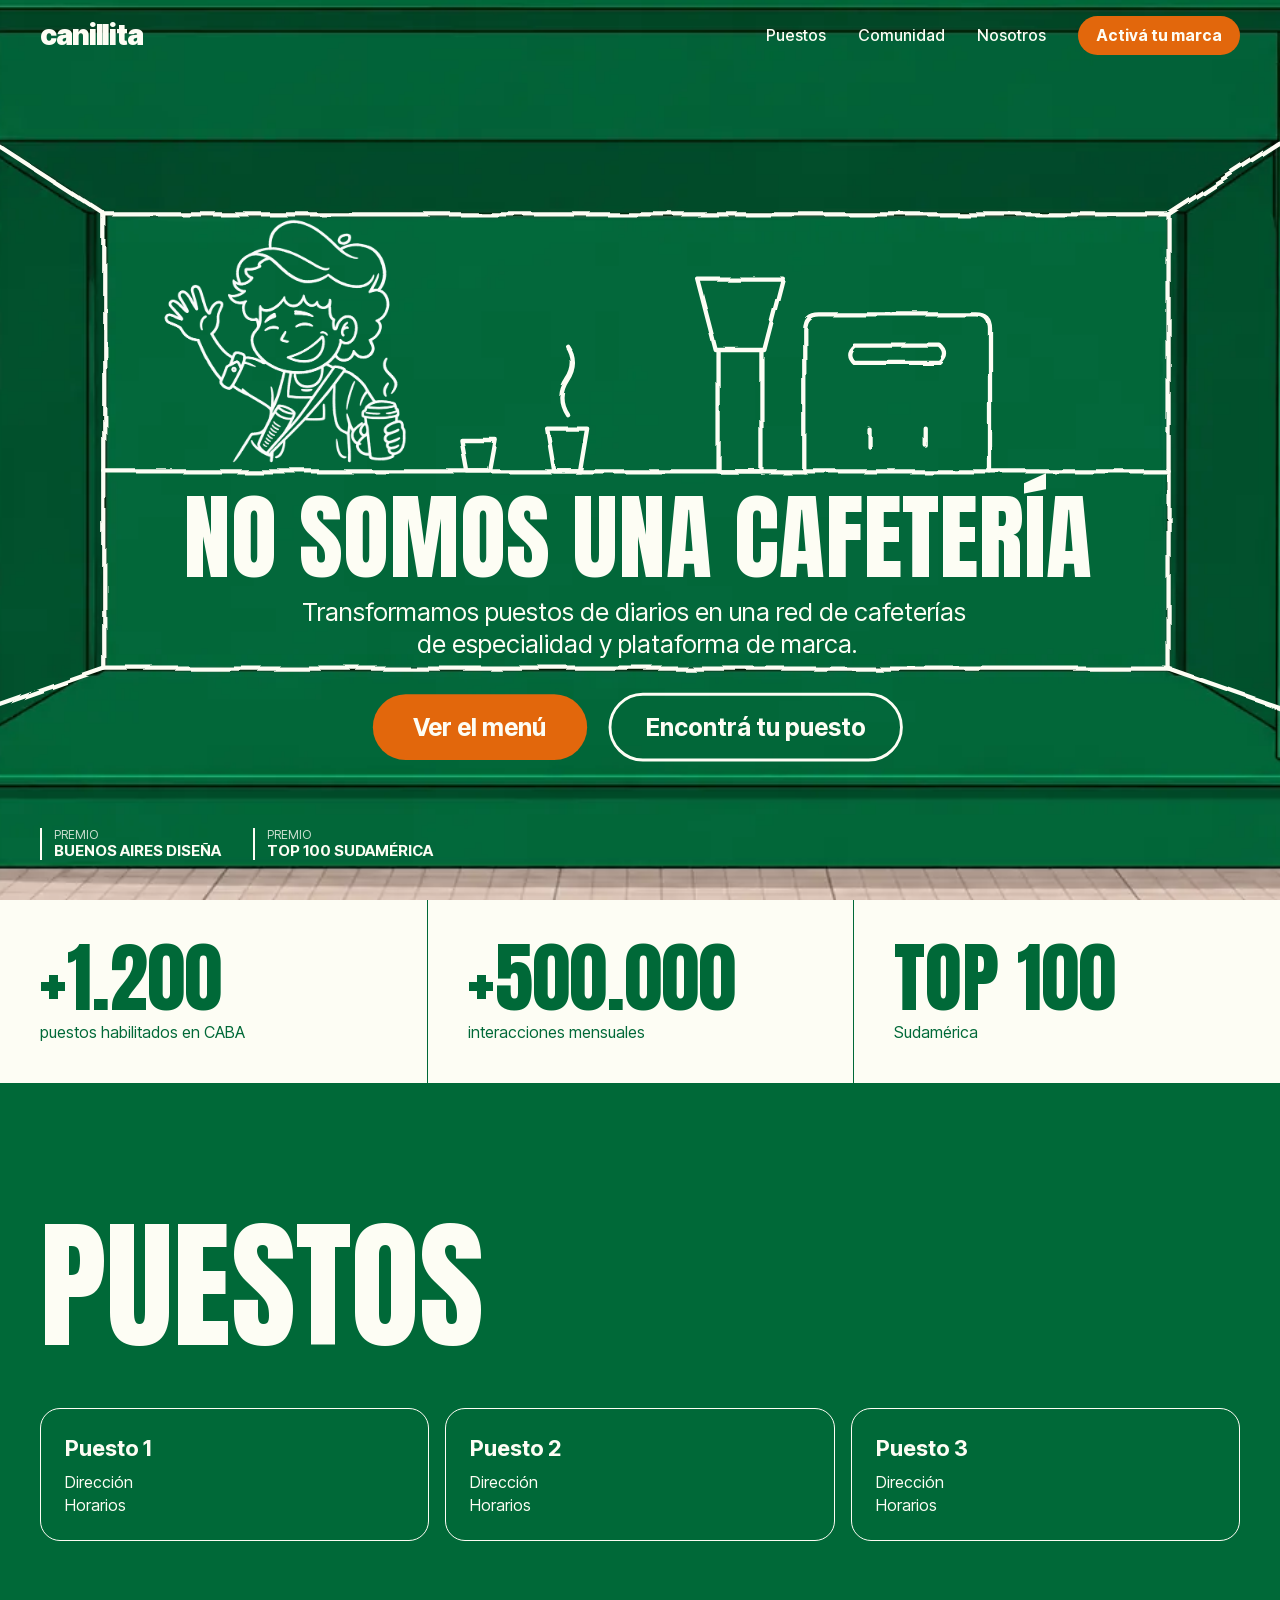
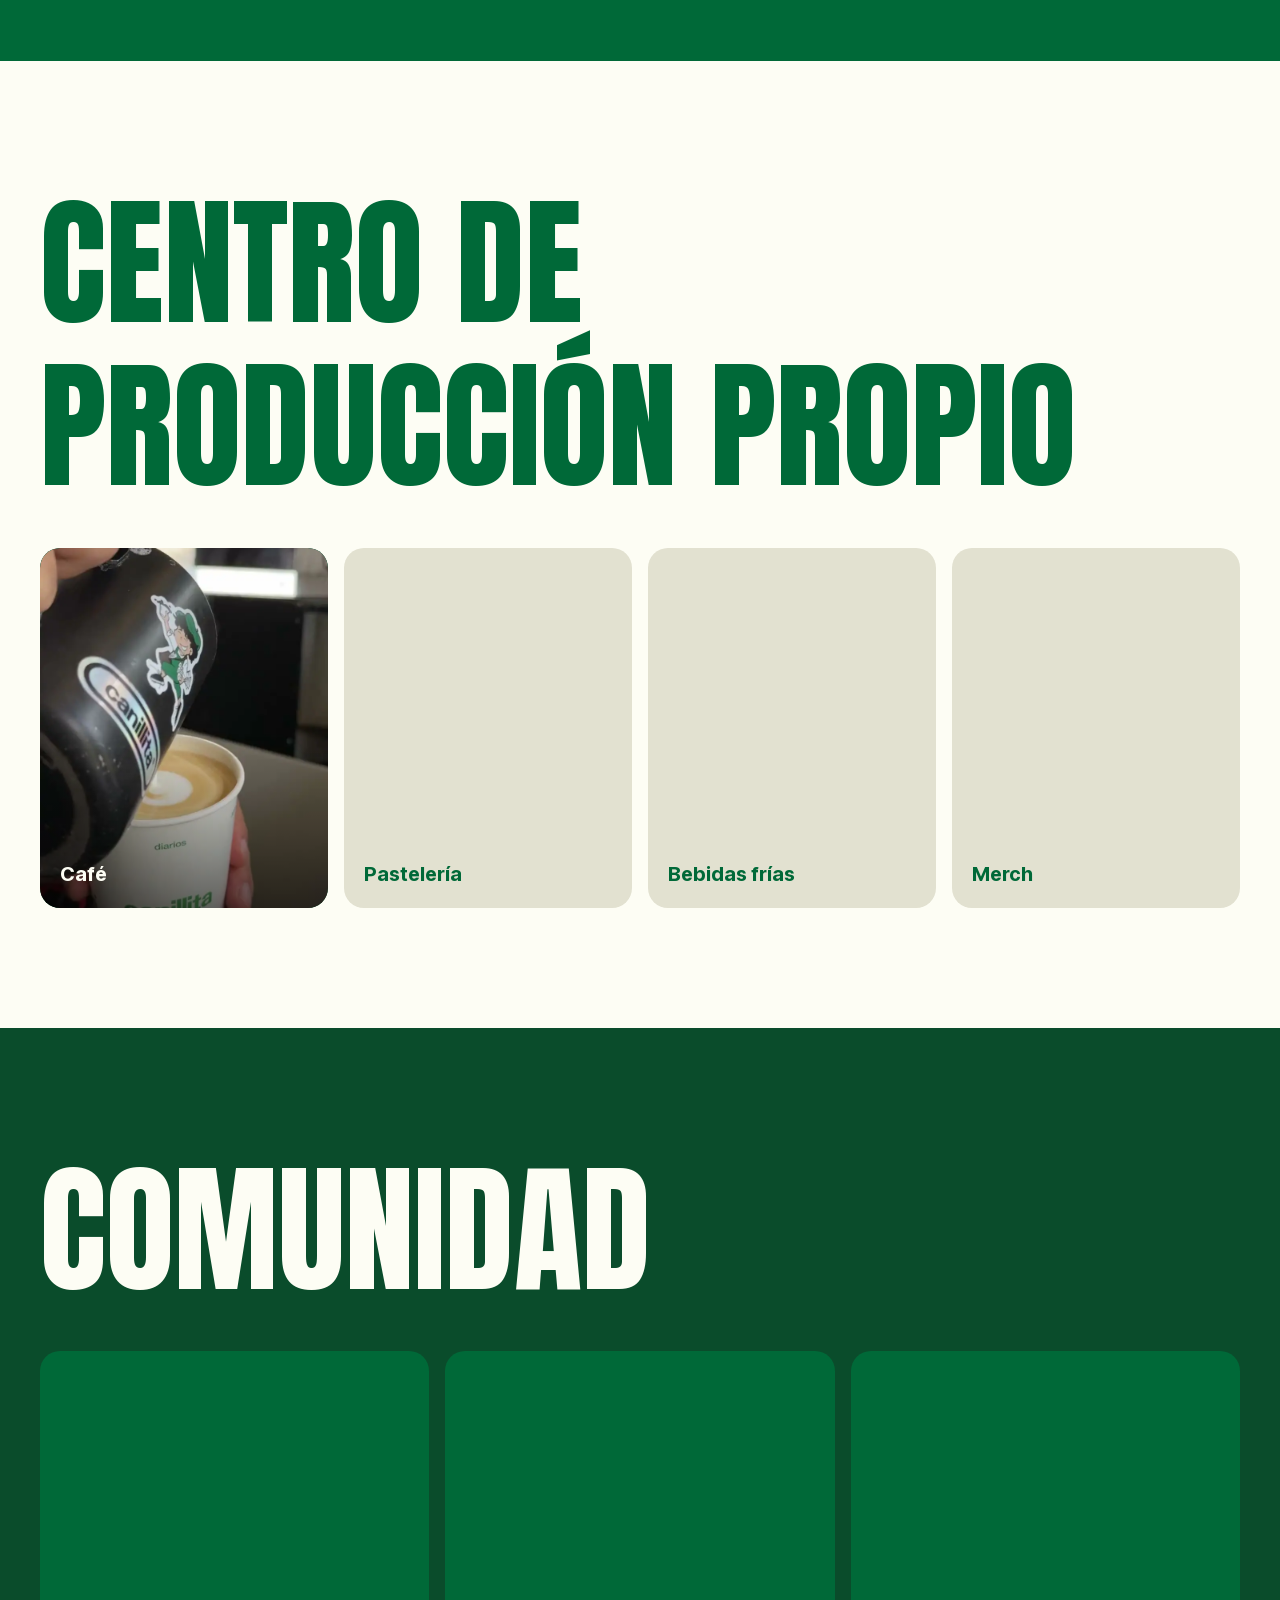
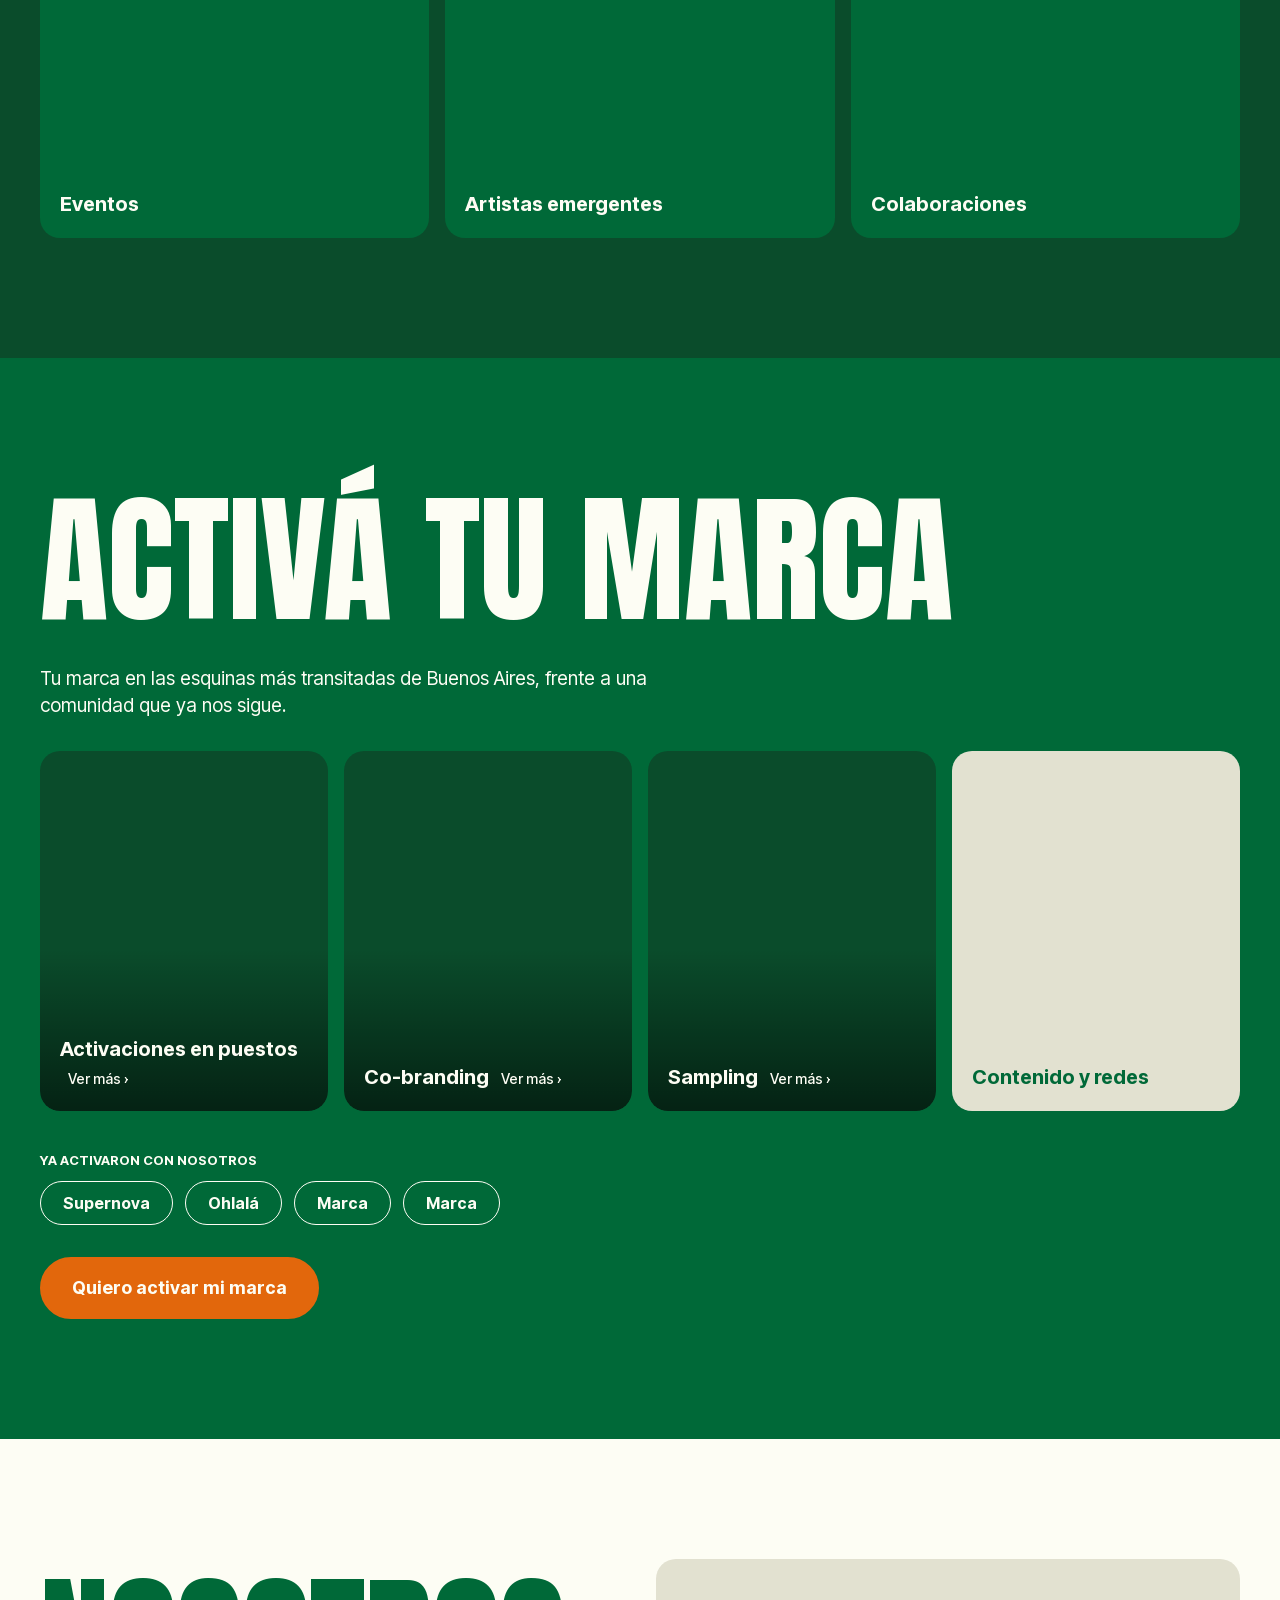
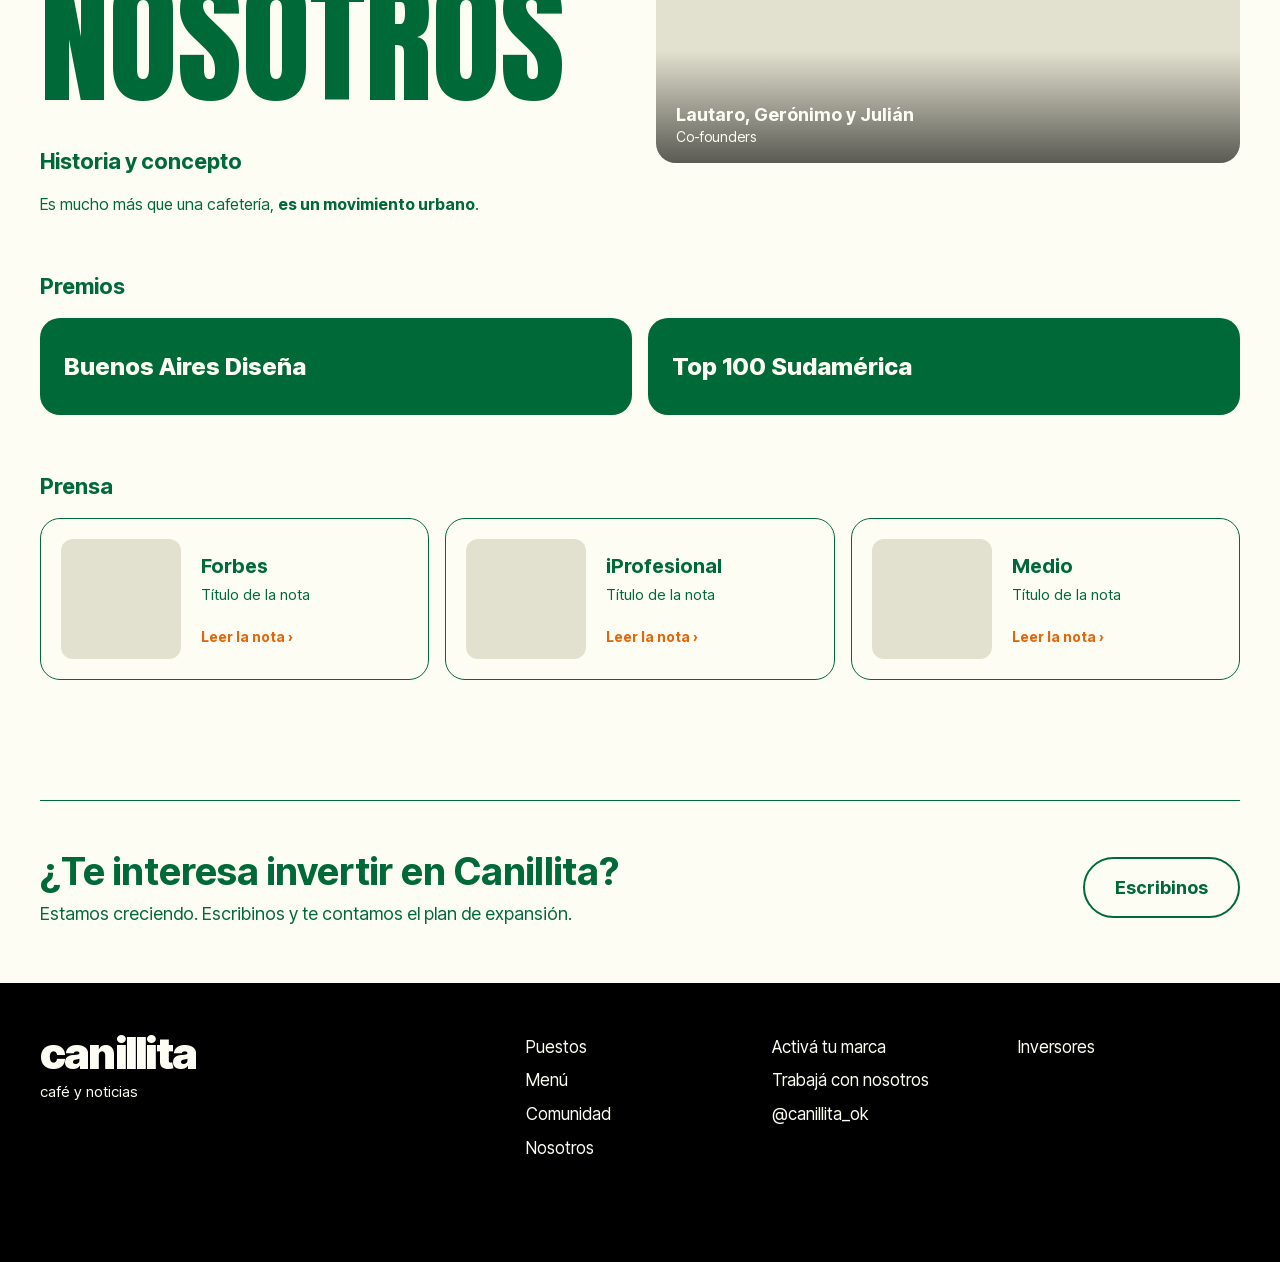
==== index.html @ 64820d2f "Fotos en Activá tu marca y página de activaciones con carrusel 3D - Tarjetas de Activaciones, Co-bra" ====
<!DOCTYPE html>
<html lang="es">
<head>
  <meta charset="UTF-8">
  <meta name="viewport" content="width=device-width, initial-scale=1.0">
  <title>Canillita</title>
  <link rel="icon" href="favicon.svg" type="image/svg+xml">
  <link rel="preload" as="font" type="font/woff2" href="fonts/anton.woff2" crossorigin>
  <link rel="preload" as="font" type="font/woff2" href="fonts/inter-tight.woff2" crossorigin>
  <link rel="preload" as="image" href="puestoAbierto.webp">
  <link rel="stylesheet" href="styles.css">
</head>
<body class="is-loading">

  <!-- INTRO: puesto cerrado → zoom a las puertas → se abren → aparece el inicio -->
  <div class="intro" id="intro" aria-hidden="true">
    <div class="intro__stage">
      <!-- OJO: puestoAbierto.webp es en realidad la imagen del puesto CERRADO -->
      <img class="intro__closed" src="puestoAbierto.webp" alt="">
      <div class="intro__door intro__door--left"><img src="puestoAbierto.webp" alt=""></div>
      <div class="intro__door intro__door--right"><img src="puestoAbierto.webp" alt=""></div>
    </div>
    <button class="intro__skip" type="button">Saltar</button>
  </div>

  <header class="header">
    <a href="#top" class="logo">canillita</a>
    <button class="nav__toggle" type="button" aria-expanded="false" aria-controls="nav">Menú</button>
    <nav class="nav" id="nav">
      <a href="#puestos">Puestos</a>
      <a href="#comunidad">Comunidad</a>
      <a href="#nosotros">Nosotros</a>
      <a href="#activa" class="nav__cta">Activá tu marca</a>
    </nav>
  </header>

  <main id="top">

    <!-- HERO: interior del puesto, plano, dibujado en blanco -->
    <section class="hero">
      <h1 class="sr-only">Canillita — No somos una cafetería</h1>
      <p class="sr-only">Transformamos puestos de diarios en una red de cafeterías de especialidad y plataforma de marca.</p>
      <!-- interior del puesto (puestoVacio.webp, coordenadas sobre 1787×880) + dibujos a mano -->
      <svg class="doodles" viewBox="360 150 1070 630" preserveAspectRatio="xMidYMid slice">
        <defs>
          <filter id="rough">
            <feTurbulence type="fractalNoise" baseFrequency="0.03" numOctaves="2" seed="4"/>
            <feDisplacementMap in="SourceGraphic" scale="5"/>
          </filter>
        </defs>
        <image href="puestoVacio.webp" x="0" y="0" width="1787" height="880"/>
        <g filter="url(#rough)">
          <!-- interior -->
          <path class="frame" d="M520 300 H1265 V618 H520 Z"/>
          <path class="frame" d="M443 250 L520 300 M1342 250 L1265 300 M443 645 L520 618 M1342 645 L1265 618"/>
          <path d="M520 480 H1265"/>
          <!-- objetos del estante: en celular se achican juntos para entrar en pantalla -->
          <g class="props">
          <!-- vasos + vapor -->
          <path d="M770 458 H794 L790 480 H774 Z M830 450 H858 L853 480 H835 Z"/>
          <path d="M844 440 q-8 -12 0 -24 q8 -12 0 -24"/>
          <!-- molinillo -->
          <path d="M935 345 H995 L982 395 H948 Z M950 395 H980 V480 H950 Z"/>
          <!-- cafetera -->
          <path d="M1010 480 V380 Q1010 370 1020 370 H1130 Q1140 370 1140 380 V480"/>
          <path d="M1045 392 H1105 Q1112 398 1105 404 H1045 Q1038 398 1045 392 Z"/>
          <path d="M1055 450 V462 M1095 450 V462"/>
          </g>
        </g>
        <!-- el canillita, detrás del estante (el estante lo corta a la cintura) -->
        <g class="props">
        <svg class="cani" x="540" y="296" width="220" height="183" viewBox="0 0 1376 1143">
          <mask id="cani-reveal" maskUnits="userSpaceOnUse" x="0" y="0" width="1376" height="1143">
            <path class="cani__reveal" d="M0 0 L1376 85 L0 170 L1376 255 L0 340 L1376 425 L0 510 L1376 595 L0 680 L1376 765 L0 850 L1376 935 L0 1020 L1376 1105 L0 1190"/>
          </mask>
          <image href="canillita-linea.webp" width="1376" height="1143" mask="url(#cani-reveal)"/>
        </svg>
        </g>
        <!-- titular en la pared del fondo, debajo del estante -->
        <text class="hero__title" aria-hidden="true" x="893" y="554" text-anchor="middle">No somos una cafetería</text>
        <text class="hero__subtitle" aria-hidden="true" x="893" y="585" text-anchor="middle">
          <tspan x="893">Transformamos puestos de diarios en una red de cafeterías</tspan>
          <tspan x="893" dy="22">de especialidad y plataforma de marca.</tspan>
        </text>
        <!-- CTAs en el piso del puesto -->
        <a class="cta" href="#productos">
          <rect x="708" y="636" width="150" height="46" rx="23"/>
          <text x="783" y="665" text-anchor="middle">Ver el menú</text>
        </a>
        <a class="cta cta--ghost" href="#puestos">
          <rect x="874" y="636" width="204" height="46" rx="23"/>
          <text x="976" y="665" text-anchor="middle">Encontrá tu puesto</text>
        </a>
      </svg>
      <!-- versión celular del titular, la bajada y los botones (en escritorio van dentro del dibujo) -->
      <div class="hero__content">
        <p class="hero__m-title" aria-hidden="true">No somos una cafetería</p>
        <p class="hero__m-subtitle" aria-hidden="true">Transformamos puestos de diarios en una red de cafeterías de especialidad y plataforma de marca.</p>
        <div class="hero__m-ctas">
          <a class="btn" href="#productos">Ver el menú</a>
          <a class="btn btn--ghost" href="#puestos">Encontrá tu puesto</a>
        </div>
      </div>
      <div class="hero__bottom">
        <ul class="awards" aria-label="Premios">
          <li><span>Premio</span>Buenos Aires Diseña</li>
          <li><span>Premio</span>Top 100 Sudamérica</li>
        </ul>
      </div>
    </section>

    <!-- TIRA DE NÚMEROS -->
    <section class="stats" aria-label="Canillita en números">
      <div class="stat"><strong>+1.200</strong><span>puestos habilitados en CABA</span></div>
      <div class="stat"><strong>+500.000</strong><span>interacciones mensuales</span></div>
      <div class="stat"><strong>Top 100</strong><span>Sudamérica</span></div>
    </section>

    <!-- PUESTOS -->
    <section class="section section--green" id="puestos">
      <h2 class="headline">Puestos</h2>
      <div class="grid grid--3">
        <div class="place">
          <h3>Puesto 1</h3>
          <p>Dirección</p>
          <p>Horarios</p>
        </div>
        <div class="place">
          <h3>Puesto 2</h3>
          <p>Dirección</p>
          <p>Horarios</p>
        </div>
        <div class="place">
          <h3>Puesto 3</h3>
          <p>Dirección</p>
          <p>Horarios</p>
        </div>
      </div>
    </section>

    <!-- CENTRO DE PRODUCCIÓN PROPIO (antes Productos) -->
    <section class="section section--cream" id="productos">
      <h2 class="headline">Centro de producción propio</h2>
      <div class="grid grid--4">
        <div class="card card--media">
          <!-- clip-cafe + cuchara + vaso, a 1.5x, en loop (se reproduce solo cuando está a la vista) -->
          <video class="loop-video" src="videos/cafe-loop.mp4" data-poster="videos/cafe-loop.webp"
                 muted loop playsinline preload="none" aria-hidden="true"></video>
          <span>Café</span>
        </div>
        <div class="card">Pastelería</div>
        <div class="card">Bebidas frías</div>
        <div class="card">Merch</div>
      </div>
    </section>

    <!-- COMUNIDAD -->
    <section class="section section--dark" id="comunidad">
      <h2 class="headline">Comunidad</h2>
      <div class="grid grid--3">
        <div class="card card--dark">Eventos</div>
        <div class="card card--dark">Artistas emergentes</div>
        <div class="card card--dark">Colaboraciones</div>
      </div>
    </section>

    <!-- ACTIVÁ TU MARCA -->
    <section class="section section--green" id="activa">
      <h2 class="headline">Activá tu marca</h2>
      <p class="lead">Tu marca en las esquinas más transitadas de Buenos Aires, frente a una comunidad que ya nos sigue.</p>

      <div class="grid grid--4">
        <!-- cada tarjeta pasa fotos en loop y lleva a su parte de activaciones.html -->
        <a class="card card--media" href="activaciones.html#activaciones">
          <div class="slides slides--4" aria-hidden="true">
            <img src="img/activaciones/activacionPuesto1.webp" alt="" loading="lazy">
            <img src="img/activaciones/activacionPuesto2.webp" alt="" loading="lazy" style="object-position: 45% 45%">
            <img src="img/activaciones/activacionPuesto3.webp" alt="" loading="lazy" style="object-position: 62% 15%">
            <img src="img/activaciones/activacionPuesto4.webp" alt="" loading="lazy" style="object-position: 58% 50%">
          </div>
          <span>Activaciones en puestos <small>Ver más ›</small></span>
        </a>
        <a class="card card--media" href="activaciones.html#co-branding">
          <div class="slides" aria-hidden="true">
            <img src="img/co-branding/coBranding1.webp" alt="" loading="lazy">
            <img src="img/co-branding/coBranding2.webp" alt="" loading="lazy" style="object-position: 50% 20%">
            <img src="img/co-branding/coBranding3.webp" alt="" loading="lazy" style="object-position: 50% 65%">
          </div>
          <span>Co-branding <small>Ver más ›</small></span>
        </a>
        <a class="card card--media" href="activaciones.html#sampling">
          <div class="slides" aria-hidden="true">
            <img src="img/sampling/sampling18.webp" alt="" loading="lazy">
            <img src="img/sampling/sampling17.webp" alt="" loading="lazy">
            <img src="img/sampling/sampling16.webp" alt="" loading="lazy" style="object-position: 50% 30%">
          </div>
          <span>Sampling <small>Ver más ›</small></span>
        </a>
        <div class="card">Contenido y redes</div>
      </div>

      <div class="brands">
        <h3 class="eyebrow">Ya activaron con nosotros</h3>
        <ul class="pills">
          <li>Supernova</li>
          <li>Ohlalá</li>
          <li>Marca</li>
          <li>Marca</li>
        </ul>
      </div>

      <!-- TODO: definir destino del botón (mail, WhatsApp o formulario) -->
      <a class="btn btn--lg" href="#activa">Quiero activar mi marca</a>
    </section>

    <!-- NOSOTROS -->
    <section class="section section--cream" id="nosotros">
      <div class="about">
        <div>
          <h2 class="headline">Nosotros</h2>
          <h3 class="subhead">Historia y concepto</h3>
          <p>Es mucho más que una cafetería, <strong>es un movimiento urbano</strong>.</p>
        </div>
        <!-- TODO: reemplazar por la foto de los fundadores (<img> dentro del figure) -->
        <figure class="founders">
          <figcaption><strong>Lautaro, Gerónimo y Julián</strong>Co-founders</figcaption>
        </figure>
      </div>

      <div class="block">
        <h3 class="subhead">Premios</h3>
        <div class="grid grid--2">
          <div class="award">Buenos Aires Diseña</div>
          <div class="award">Top 100 Sudamérica</div>
        </div>
      </div>

      <div class="block">
        <h3 class="subhead">Prensa</h3>
        <!-- TODO: en .press-card__art va la ilustración del canillita leyendo el diario -->
        <div class="grid grid--3">
          <article class="press-card">
            <div class="press-card__art"></div>
            <div>
              <h4>Forbes</h4>
              <p>Título de la nota</p>
              <a href="#nosotros">Leer la nota ›</a>
            </div>
          </article>
          <article class="press-card">
            <div class="press-card__art"></div>
            <div>
              <h4>iProfesional</h4>
              <p>Título de la nota</p>
              <a href="#nosotros">Leer la nota ›</a>
            </div>
          </article>
          <article class="press-card">
            <div class="press-card__art"></div>
            <div>
              <h4>Medio</h4>
              <p>Título de la nota</p>
              <a href="#nosotros">Leer la nota ›</a>
            </div>
          </article>
        </div>
      </div>
    </section>

    <!-- INVERSORES: franja de cierre -->
    <section class="invest" id="inversores">
      <div>
        <h2>¿Te interesa invertir en Canillita?</h2>
        <p>Estamos creciendo. Escribinos y te contamos el plan de expansión.</p>
      </div>
      <!-- TODO: definir destino del botón (mail, WhatsApp o formulario) -->
      <a class="btn btn--outline btn--lg" href="#inversores">Escribinos</a>
    </section>

  </main>

  <footer class="footer">
    <div class="footer__brand">
      <span class="logo">canillita</span>
      <span>café y noticias</span>
    </div>
    <nav class="footer__nav" aria-label="Pie de página">
      <ul>
        <li><a href="#puestos">Puestos</a></li>
        <li><a href="#productos">Menú</a></li>
        <li><a href="#comunidad">Comunidad</a></li>
        <li><a href="#nosotros">Nosotros</a></li>
      </ul>
      <ul>
        <li><a href="#activa">Activá tu marca</a></li>
        <li><a href="#">Trabajá con nosotros</a></li>
        <li><a href="https://instagram.com/canillita_ok" target="_blank" rel="noopener">@canillita_ok</a></li>
      </ul>
      <ul>
        <li><a href="#inversores">Inversores</a></li>
      </ul>
    </nav>
  </footer>

  <script src="script.js"></script>
</body>
</html>
---- styles.css ----
/* ==========================================================
   CANILLITA — tokens del manual de marca
   ========================================================== */
:root {
  --verde-cani: #006938;
  --verde-claro: #599676;
  --verde-oscuro: #0a4c2b;
  --crema: #fdfdf4;
  --crema-oscura: #e2e1d0;
  --naranja: #e2670c;
  --negro: #000000;

  /* Titulares: Nickel Gothic Variable (Anchura 46 | Inclinación 0).
     Anton es un reemplazo provisorio hasta cargar la fuente con licencia. */
  --font-titular: "Nickel Gothic Variable", "Anton", Impact, sans-serif;
  /* Texto general: Helvetica Now Display. Inter Tight como provisoria. */
  --font-texto: "Helvetica Now Display", "Inter Tight", "Helvetica Neue", Helvetica, Arial, sans-serif;

  --gutter: clamp(16px, 4vw, 40px);
}

/* Fuentes provisorias, alojadas en el proyecto (más rápido que pedirlas a Google Fonts) */
@font-face {
  font-family: "Anton";
  src: url("fonts/anton.woff2") format("woff2");
  font-weight: 400;
  font-display: swap;
}
@font-face {
  font-family: "Inter Tight";
  src: url("fonts/inter-tight.woff2") format("woff2");
  font-weight: 300 900;            /* fuente variable: un solo archivo para todos los pesos */
  font-display: swap;
}

* { box-sizing: border-box; margin: 0; padding: 0; }

html {
  scroll-behavior: smooth;
  scroll-padding-top: 88px;        /* que el header fijo no tape los títulos al navegar */
}

body {
  font-family: var(--font-texto);
  font-kerning: normal;            /* manual: kerning óptico */
  text-rendering: optimizeLegibility;
  background: var(--crema);
  color: var(--verde-cani);
  line-height: 1.4;
}
body.is-loading { overflow: hidden; }

a { color: inherit; text-decoration: none; }
a, button { -webkit-tap-highlight-color: transparent; }

/* ==========================================================
   INTRO — puertas del puesto
   Coordenadas de las puertas medidas sobre la imagen 1448×1086
   ========================================================== */
.intro {
  position: fixed;
  inset: 0;
  z-index: 100;
  overflow: hidden;
  background: var(--verde-cani);    /* tapa la portada mientras cargan las imágenes */
}
.intro.is-opening { background: transparent; }
.intro__stage {
  position: absolute;
  left: 50%;
  top: 50%;
  width: max(100vw, 133.35vh);      /* "cover" manteniendo proporción */
  aspect-ratio: 1448 / 1086;
  transform: translate(-50%, -50%);
  transform-origin: 50.76% 54.79%;  /* centro de las puertas */
  perspective: 1600px;
  transition: transform 1.2s cubic-bezier(.65, 0, .35, 1);
}
.intro__closed {
  position: absolute;
  inset: 0;
  width: 100%;
  height: 100%;
  display: block;
}

.intro__door {
  position: absolute;
  top: 35.45%;
  height: 38.68%;
  overflow: hidden;
  backface-visibility: hidden;
  transition: transform .6s cubic-bezier(.55, 0, .25, 1), opacity .25s ease .35s;
}
.intro__door img { position: absolute; display: block; height: auto; }

.intro__door--left {
  left: 19.68%;
  width: 29.08%;
  transform-origin: left center;
}
.intro__door--left img { width: 343.88%; left: -67.68%; top: -91.65%; }

.intro__door--right {
  left: 48.76%;
  width: 33.08%;
  transform-origin: right center;
}
.intro__door--right img { width: 302.3%; left: -147.4%; top: -91.65%; }

/* estados: el JS calcula --tx, --ty y --s para que las puertas llenen la pantalla */
.intro.is-zooming .intro__stage {
  transform: translate(-50%, -50%) translate(var(--tx), var(--ty)) scale(var(--s));
}
.intro.is-opening .intro__closed { visibility: hidden; }
.intro.is-opening .intro__door--left  { transform: rotateY(-100deg); opacity: 0; }
.intro.is-opening .intro__door--right { transform: rotateY(100deg);  opacity: 0; }

.intro__skip {
  position: absolute;
  right: var(--gutter);
  bottom: var(--gutter);
  font: 500 14px var(--font-texto);
  color: var(--crema);
  background: rgba(0, 0, 0, .35);
  border: 0;
  border-radius: 999px;
  min-height: 44px;
  padding: 8px 20px;
  margin-bottom: env(safe-area-inset-bottom);
  cursor: pointer;
}

/* ==========================================================
   HEADER
   ========================================================== */
.header {
  position: fixed;
  left: 0;
  right: 0;
  top: 0;
  z-index: 10;
  display: flex;
  align-items: center;
  justify-content: space-between;
  flex-wrap: wrap;
  gap: 8px 24px;
  padding: 16px var(--gutter);
  color: var(--crema);
  border-bottom: 1px solid transparent;
  transition: background .3s ease, color .3s ease, border-color .3s ease;
}
.header.is-solid {
  background: var(--crema);
  color: var(--verde-cani);
  border-bottom-color: var(--verde-cani);
}

/* Logo: provisorio en texto. Reemplazar por el SVG oficial
   (manual: no reescribir el logo con otra tipografía). */
.logo {
  font-family: var(--font-texto);
  font-weight: 900;
  font-size: 28px;
  letter-spacing: -0.04em;
  color: inherit;
}

.nav { display: flex; gap: clamp(12px, 3vw, 32px); flex-wrap: wrap; }
.nav a { font-weight: 500; font-size: 16px; }
.nav { align-items: center; }
.nav a:not(.nav__cta):hover { text-decoration: underline; text-underline-offset: 4px; }
/* Inversores: único naranja del header */
.nav .nav__cta {
  padding: 8px 18px;
  border-radius: 999px;
  background: var(--naranja);
  color: var(--crema);
  font-weight: 700;
}
.nav .nav__cta:hover { background: var(--verde-oscuro); }

/* respuesta al tocar (en celular no hay hover) */
.btn, .nav__cta, .nav__toggle, .intro__skip { transition: transform .1s ease, opacity .1s ease; }
.btn:active, .nav__cta:active, .nav__toggle:active, .intro__skip:active { transform: scale(.96); opacity: .85; }
.cta:active rect { fill: var(--crema); }
.cta:active text { fill: var(--verde-cani); }
.nav a:not(.nav__cta):active { opacity: .6; }

/* ==========================================================
   TIPOGRAFÍA
   Nickel Gothic: solo titulares cortos, siempre en mayúsculas
   ========================================================== */
.headline {
  font-family: var(--font-titular);
  font-weight: 400;
  text-transform: uppercase;
  line-height: 1.16;
  font-size: clamp(56px, 11vw, 180px);
  margin-bottom: 40px;
}
.subhead { font-weight: 700; font-size: 22px; margin-bottom: 16px; }

/* ==========================================================
   SECCIONES
   ========================================================== */
.section { padding: clamp(64px, 10vw, 120px) var(--gutter); }
.section--cream { background: var(--crema); color: var(--verde-cani); }
.section--green { background: var(--verde-cani); color: var(--crema); }
.section--dark  { background: var(--verde-oscuro); color: var(--crema); }

/* HERO: el interior del puesto visto de frente, dibujado en blanco */
.hero {
  position: relative;
  height: 100vh;
  min-height: 560px;
  overflow: hidden;
  display: flex;
  align-items: flex-end;
  padding: var(--gutter);
  background: var(--verde-cani);
  color: var(--crema);
}
.hero .doodles { position: absolute; inset: 0; width: 100%; height: 100%; }
.hero__bottom {
  position: relative;
  z-index: 1;
  width: 100%;
  display: flex;
  align-items: flex-end;
  justify-content: space-between;
  gap: 24px;
  flex-wrap: wrap;
}

.doodles path {
  fill: none;
  stroke: var(--crema);
  stroke-width: 3;
  stroke-linecap: round;
  stroke-linejoin: round;
  stroke-dasharray: 1;
  stroke-dashoffset: 1;
  transition: stroke-dashoffset .55s ease-out;
  transition-delay: calc(var(--i, 0) * 55ms);
}
.is-drawn .doodles path { stroke-dashoffset: 0; }

/* el canillita se "dibuja" con una pasada de lápiz en zigzag */
.doodles .cani__reveal {
  stroke: #fff;
  stroke-width: 170;
  transition: stroke-dashoffset 1.2s ease-in-out .3s;
}

.hero__title {
  font-family: var(--font-titular);
  font-size: 66px;
  text-transform: uppercase;
  fill: var(--crema);
  opacity: 0;
  transition: opacity .45s ease .7s;
}
.hero__subtitle {
  font-family: var(--font-texto);
  font-size: 18px;
  font-weight: 400;
  fill: var(--crema);
  opacity: 0;
  transition: opacity .45s ease .9s;
}
.is-drawn .hero__title,
.is-drawn .hero__subtitle { opacity: 1; }

.sr-only {
  position: absolute;
  width: 1px;
  height: 1px;
  overflow: hidden;
  clip: rect(0 0 0 0);
  white-space: nowrap;
}

/* premios: se leen como distinciones, no como botones */
.awards { list-style: none; display: flex; gap: 32px; flex-wrap: wrap; }
.awards li {
  padding-left: 12px;
  border-left: 2px solid var(--crema);
  font-weight: 700;
  font-size: 15px;
  text-transform: uppercase;
  line-height: 1.2;
}
.awards span {
  display: block;
  font-weight: 400;
  font-size: 12px;
  opacity: .8;
}

/* CTA principal (dentro del SVG, en el piso del puesto) */
.cta rect { fill: var(--naranja); transition: fill .2s ease; }
.cta text {
  font-family: var(--font-texto);
  font-weight: 700;
  font-size: 17px;
  fill: var(--crema);
  transition: fill .2s ease;
}
.cta:hover rect { fill: var(--crema); }
.cta:hover text { fill: var(--verde-cani); }
.cta--ghost rect { fill: transparent; stroke: var(--crema); stroke-width: 2; }
.cta--ghost:hover rect { fill: var(--crema); }
.cta { opacity: 0; transition: opacity .45s ease 1.1s; }
.is-drawn .cta { opacity: 1; }

/* TIRA DE NÚMEROS (Nickel Gothic admitido para cifras) */
.stats {
  display: grid;
  grid-template-columns: repeat(auto-fit, minmax(220px, 1fr));
  background: var(--crema);
  border-bottom: 1px solid var(--verde-cani);
}
.stat {
  padding: 40px var(--gutter);
  display: flex;
  flex-direction: column;
  gap: 4px;
}
.stat + .stat { border-left: 1px solid var(--verde-cani); }
.stat strong {
  font-family: var(--font-titular);
  font-weight: 400;
  font-size: clamp(48px, 6vw, 88px);
  line-height: 1;
  text-transform: uppercase;
}
.stat span { font-size: 16px; }

/* GRIDS */
.grid { display: grid; gap: 16px; }
.grid--2 { grid-template-columns: repeat(auto-fit, minmax(240px, 1fr)); }
.grid--3 { grid-template-columns: repeat(auto-fit, minmax(240px, 1fr)); }
.grid--4 { grid-template-columns: repeat(auto-fit, minmax(200px, 1fr)); }

.card {
  aspect-ratio: 4 / 5;
  display: flex;
  align-items: flex-end;
  padding: 20px;
  border-radius: 20px;
  background: var(--crema-oscura);
  font-weight: 700;
  font-size: 20px;
}
.card--dark { background: var(--verde-cani); }

/* tarjeta con video de fondo */
.card--media {
  position: relative;
  overflow: hidden;
  isolation: isolate;              /* Safari: mantiene el recorte redondeado durante las animaciones */
  color: var(--crema);
  background: var(--verde-oscuro);
}
.card--media video {
  position: absolute;
  inset: 0;
  width: 100%;
  height: 100%;
  object-fit: cover;
}
.card--media .slides,
.card--media video,
.card--media::after { border-radius: inherit; }
.card--media .slides { position: absolute; inset: 0; overflow: hidden; }
.card--media::after {           /* degradé para que el texto se lea sobre el video */
  content: "";
  position: absolute;
  inset: 0;
  background: linear-gradient(to top, rgba(0, 0, 0, .55), transparent 45%);
}
.card--media span { position: relative; z-index: 1; }
.section--green .card.card--media { color: var(--crema); }

/* fotos que se alternan en loop con un fundido (3 fotos, 3 s cada una) */
.slides img {
  position: absolute;
  inset: 0;
  border-radius: inherit;
  width: 100%;
  height: 100%;
  object-fit: cover;
  opacity: 0;
  animation: slide-fade 9s infinite;
}
.slides img:nth-child(2) { animation-delay: 3s; }
.slides img:nth-child(3) { animation-delay: 6s; }
/* variante de 4 fotos */
.slides--4 img { animation-name: slide-fade-4; animation-duration: 12s; }
.slides--4 img:nth-child(4) { animation-delay: 9s; }
@keyframes slide-fade-4 {
  0%, 100% { opacity: 0; }
  6%, 25% { opacity: 1; }
  31% { opacity: 0; }
}
.card small { font-size: 14px; font-weight: 500; margin-left: 8px; white-space: nowrap; }
a.card--media:hover small { text-decoration: underline; text-underline-offset: 3px; }
a.card--media:active { opacity: .85; }

/* PÁGINAS INTERNAS: header fijo y sólido, galería de fotos */
.header--static {
  position: sticky;
  background: var(--crema);
  color: var(--verde-cani);
  border-bottom-color: var(--verde-cani);
}
.gallery { columns: 3 280px; column-gap: 16px; }
.gallery img,
.gallery video {
  display: block;
  width: 100%;
  height: auto;
  margin-bottom: 16px;
  border-radius: 20px;
  break-inside: avoid;
  background: var(--crema-oscura);
}

/* CARRUSEL 3D (carousel.js agrega .is-carousel; --o es la distancia al centro) */
.gallery.is-carousel {
  position: relative;
  columns: auto;
  height: clamp(340px, 64vh, 620px);
  margin: 0 calc(var(--gutter) * -1);
  overflow: hidden;
  perspective: 1400px;
  touch-action: pan-y;
  user-select: none;
  --o: 0;
  --abs: 0;
}
.gallery.is-carousel > img,
.gallery.is-carousel > video {
  position: absolute;
  top: 50%;
  left: 50%;
  width: auto;
  height: 84%;
  aspect-ratio: 4 / 5;
  margin: 0;
  object-fit: cover;
  cursor: pointer;
  transform:
    translate(-50%, -50%)
    translateX(calc(var(--o) * 64%))
    translateZ(calc(var(--abs) * -220px))
    rotateY(calc(var(--o) * -24deg))
    scale(calc(1 - var(--abs) * .14));
  filter: brightness(calc(1 - var(--abs) * .28));
}
/* las transiciones se activan después del primer acomodo, para que no "vuelen" al cargar */
.gallery.is-ready > img,
.gallery.is-ready > video {
  transition: transform .7s cubic-bezier(.3, .7, .2, 1), filter .7s ease, opacity .5s ease;
}
.gallery.is-carousel > .is-active { cursor: default; box-shadow: 0 24px 60px rgba(0, 0, 0, .28); }
.gallery.is-carousel > .is-hidden { opacity: 0; pointer-events: none; }
.carousel__btn {
  position: absolute;
  top: 50%;
  z-index: 20;
  width: 48px;
  height: 48px;
  transform: translateY(-50%);
  border: 0;
  border-radius: 50%;
  background: var(--verde-cani);
  color: var(--crema);
  font: 700 26px/1 var(--font-texto);
  padding-bottom: 4px;
  cursor: pointer;
}
.carousel__btn:hover { background: var(--naranja); }
.carousel__btn:active { transform: translateY(-50%) scale(.94); }
.carousel__btn--prev { left: var(--gutter); }
.carousel__btn--next { right: var(--gutter); }
@media (prefers-reduced-motion: reduce) {
  .gallery.is-carousel > img,
  .gallery.is-carousel > video { transition: none; }
}

/* accesos a cada galería, pegados debajo del header */
.subnav {
  position: sticky;
  top: 71px;
  z-index: 5;
  display: flex;
  gap: 10px;
  padding: 12px var(--gutter);
  overflow-x: auto;
  background: var(--crema);
  border-bottom: 1px solid var(--crema-oscura);
}
.subnav a {
  flex: none;
  padding: 9px 18px;
  border: 1.5px solid var(--verde-cani);
  border-radius: 999px;
  font-weight: 700;
  font-size: 15px;
}
.subnav a:hover { background: var(--verde-cani); color: var(--crema); }
.subnav ~ .section { padding-top: clamp(40px, 6vw, 72px); padding-bottom: 0; scroll-margin-top: 130px; }
.subnav ~ .section:last-child { padding-bottom: clamp(64px, 10vw, 120px); }
.subnav ~ .section .headline { font-size: clamp(40px, 7vw, 110px); margin-bottom: 28px; }

@keyframes slide-fade {
  0%, 100% { opacity: 0; }
  8%, 33% { opacity: 1; }
  41% { opacity: 0; }
}

.place {
  padding: 24px;
  border: 1px solid var(--crema);
  border-radius: 20px;
}
.place h3 { font-size: 22px; margin-bottom: 8px; }

.block + .block { margin-top: 56px; }

.award {
  padding: 32px 24px;
  border-radius: 20px;
  background: var(--verde-cani);
  color: var(--crema);
  font-weight: 800;
  font-size: 24px;
}

/* ACTIVÁ TU MARCA */
.lead { font-size: clamp(17px, 1.5vw, 22px); max-width: 34em; margin: -16px 0 32px; }
.brands { margin: 40px 0 32px; }
.eyebrow { font-size: 13px; font-weight: 700; text-transform: uppercase; margin-bottom: 12px; }
.pills { list-style: none; display: flex; flex-wrap: wrap; gap: 12px; }
.pills li {
  padding: 10px 22px;
  border: 1.5px solid currentColor;
  border-radius: 999px;
  font-weight: 700;
  font-size: 16px;
}
.btn.btn--lg { padding: 16px 30px; font-size: 18px; }
.btn.btn--outline { background: transparent; border-color: var(--verde-cani); color: var(--verde-cani); }
.btn.btn--outline:hover { background: var(--verde-cani); color: var(--crema); }
.section--green .card { color: var(--verde-cani); }

/* INVERSORES: franja de cierre */
.invest {
  display: flex;
  align-items: center;
  justify-content: space-between;
  gap: 24px 40px;
  flex-wrap: wrap;
  margin: 0 var(--gutter);
  padding: 48px 0 56px;
  border-top: 1px solid var(--verde-cani);
  background: var(--crema);
}
.invest h2 { font-size: clamp(26px, 3vw, 40px); font-weight: 700; line-height: 1.15; margin-bottom: 8px; }
.invest p { font-size: 18px; }
.btn:hover { background: var(--crema); border-color: var(--crema); color: var(--verde-cani); }

/* NOSOTROS: título + historia a la izquierda, foto de fundadores a la derecha */
.about {
  display: grid;
  grid-template-columns: 1fr 1fr;
  gap: 32px;
  align-items: start;
  margin-bottom: 56px;
}
.about .headline { margin-bottom: 24px; }
.founders {
  position: relative;
  aspect-ratio: 20 / 7;
  border-radius: 20px;
  overflow: hidden;
  background: var(--crema-oscura);
}
.founders img { width: 100%; height: 100%; object-fit: cover; display: block; }
.founders::after {
  content: "";
  position: absolute;
  inset: 0;
  background: linear-gradient(to top, rgba(0, 0, 0, .6), transparent 55%);
}
.founders figcaption {
  position: absolute;
  left: 20px;
  bottom: 16px;
  z-index: 1;
  color: var(--crema);
  font-size: 14px;
}
.founders figcaption strong { display: block; font-size: 18px; }

/* PRENSA */
.press-card {
  display: flex;
  align-items: center;
  gap: 20px;
  padding: 20px;
  border: 1px solid var(--verde-cani);
  border-radius: 20px;
}
.press-card__art {
  flex: none;
  width: 120px;
  aspect-ratio: 1;
  border-radius: 12px;
  background: var(--crema-oscura);
}
.press-card h4 { font-size: 20px; }
.press-card p { font-size: 15px; margin: 4px 0 20px; }
.press-card a { font-size: 14px; font-weight: 700; color: var(--naranja); }
.press-card a:hover { text-decoration: underline; }

/* FOOTER */
.footer {
  display: grid;
  grid-template-columns: 1fr 1.6fr;
  gap: 40px;
  padding: 48px var(--gutter) 96px;
  background: var(--negro);
  color: var(--crema);
}
.footer__brand { display: flex; flex-direction: column; gap: 6px; font-size: 15px; }
.footer .logo { color: var(--crema); font-size: 44px; line-height: 1; }
.footer__nav { display: grid; grid-template-columns: repeat(3, 1fr); gap: 24px; }
.footer__nav ul { list-style: none; }
.footer__nav a { display: inline-block; padding: 5px 0; font-size: 17px; }
.footer__nav a:hover { text-decoration: underline; text-underline-offset: 4px; }
.footer__nav a:active { opacity: .6; }

/* objetos del estante: --k lo calcula el JS (1 en escritorio, menor en pantallas angostas) */
.props {
  transform-origin: 840px 480px;
  transform: translate(var(--dx, 0px), 0) scale(var(--k, 1));
}

/* elementos que solo existen en celular */
.nav__toggle,
.hero__content { display: none; }

.btn {
  display: inline-block;
  padding: 13px 20px;
  border-radius: 999px;
  border: 2px solid var(--naranja);
  background: var(--naranja);
  color: var(--crema);
  font-weight: 700;
  font-size: 15px;
  white-space: nowrap;
}
.btn--ghost { background: transparent; border-color: var(--crema); }

/* Pantallas ultra anchas: el dibujo no crece más allá de la altura,
   queda centrado y se funde con el fondo en los costados */
@media (min-aspect-ratio: 2/1) {
  .hero .doodles {
    left: 50%;
    right: auto;
    width: 196svh;
    transform: translateX(-50%);
    -webkit-mask-image: linear-gradient(to right, transparent, #000 7%, #000 93%, transparent);
            mask-image: linear-gradient(to right, transparent, #000 7%, #000 93%, transparent);
  }
}

/* ==========================================================
   PORTADA EN PANTALLAS VERTICALES / ANGOSTAS
   El dibujo se recorta a los costados, así que el texto y los
   botones pasan a HTML y los objetos del estante se achican.
   ========================================================== */
@media (max-aspect-ratio: 6/5) {
  .hero { height: 100svh; }
  .hero::after {                   /* fondo oscuro para que los premios se lean sobre la vereda */
    content: "";
    position: absolute;
    left: 0;
    right: 0;
    bottom: 0;
    height: 130px;
    background: linear-gradient(to top, var(--verde-oscuro) 45%, transparent);
  }
  .doodles .frame,
  .doodles .hero__title,
  .doodles .hero__subtitle,
  .doodles .cta { display: none; }

  .hero__content {
    position: absolute;
    top: 54.5%;                      /* justo debajo del estante */
    left: var(--gutter);
    right: var(--gutter);
    display: flex;
    flex-direction: column;
    align-items: center;
    gap: 12px;
    text-align: center;
    z-index: 1;                      /* por encima del degradé de los premios */
    opacity: 0;
    transition: opacity .45s ease .7s;
  }
  .is-drawn .hero__content { opacity: 1; }
  .hero__m-title {
    font-family: var(--font-titular);
    font-size: min(13vw, 6.2svh);
    line-height: 1.05;
    text-transform: uppercase;
    max-width: 8em;
  }
  .hero__m-subtitle { font-size: clamp(14px, 2svh, 18px); max-width: 30em; }
  .hero__m-ctas { display: flex; gap: 10px; flex-wrap: wrap; justify-content: center; margin-top: 6px; }
}

/* celulares muy bajos: no hay lugar para los premios sin tapar los botones */
@media (max-aspect-ratio: 6/5) and (max-height: 640px) {
  .hero__bottom,
  .hero::after { display: none; }
}
/* celulares angostos: los dos botones de la portada entran en una línea */
@media (max-width: 360px) {
  .hero__m-ctas { gap: 8px; flex-wrap: nowrap; }
  .hero__m-ctas .btn { padding: 12px 13px; font-size: 14px; }
}

/* ==========================================================
   CELULAR
   ========================================================== */
@media (max-width: 760px) {
  /* menú desplegable */
  .nav__toggle {
    display: block;
    font: 700 15px var(--font-texto);
    color: inherit;
    background: none;
    border: 1.5px solid currentColor;
    border-radius: 999px;
    min-height: 44px;
    min-width: 84px;
    padding: 7px 16px;
    cursor: pointer;
  }
  .header { flex-wrap: nowrap; }
  .header.is-open {
    background: var(--crema);
    color: var(--verde-cani);
    border-bottom-color: var(--verde-cani);
  }
  .nav {
    display: none;
    position: absolute;
    top: 100%;
    left: 0;
    right: 0;
    flex-direction: column;
    align-items: stretch;
    gap: 0;
    padding: 8px var(--gutter) 20px;
    background: var(--crema);
    color: var(--verde-cani);
    border-bottom: 1px solid var(--verde-cani);
  }
  .header.is-open .nav { display: flex; }
  .nav.nav--inline {               /* páginas internas: sin menú desplegable */
    display: flex;
    position: static;
    flex-direction: row;
    align-items: center;
    gap: 16px;
    padding: 0;
    border: 0;
  }
  .nav.nav--inline a { padding: 8px 0; font-size: 16px; border: 0; }
  .nav.nav--inline .nav__cta { margin: 0; padding: 8px 14px; font-size: 14px; }
  .gallery:not(.is-carousel) { columns: 2 140px; column-gap: 10px; }
  .gallery img { margin-bottom: 10px; border-radius: 14px; }
  .gallery.is-carousel { height: clamp(320px, 58vh, 520px); }
  .gallery.is-carousel > img,
  .gallery.is-carousel > video { margin: 0; height: 80%; }
  .carousel__btn { width: 44px; height: 44px; }
  .carousel__btn--prev { left: 8px; }
  .carousel__btn--next { right: 8px; }
  .nav a { padding: 14px 0; font-size: 18px; border-bottom: 1px solid var(--crema-oscura); }
  .nav .nav__cta { margin-top: 16px; padding: 14px 18px; text-align: center; border-bottom: 0; }

  .awards { gap: 20px; }
  .awards li { font-size: 13px; }
  .awards span { font-size: 12px; opacity: 1; }

  /* números apilados */
  .stats { grid-template-columns: 1fr; }
  .stat { padding: 28px var(--gutter); }
  .stat + .stat { border-left: 0; border-top: 1px solid var(--verde-cani); }

  .headline { font-size: clamp(48px, 15vw, 96px); margin-bottom: 28px; overflow-wrap: anywhere; }
  .grid--4 { grid-template-columns: repeat(2, 1fr); gap: 12px; }
  .card { padding: 14px; font-size: 17px; border-radius: 16px; }
  .grid--3 .card { aspect-ratio: 16 / 9; }   /* en una columna, tarjetas más bajas */
  .award { font-size: 20px; padding: 24px 20px; }
  .lead { margin-top: -8px; }
  .about { grid-template-columns: 1fr; margin-bottom: 40px; }
  .founders { aspect-ratio: 16 / 9; }
  .press-card__art { width: 88px; }
  .btn--lg { display: block; text-align: center; }
  .invest { padding: 40px 0 48px; }
  .invest .btn { width: 100%; text-align: center; }
  .footer { grid-template-columns: 1fr; padding-bottom: 56px; }
  .footer__nav { grid-template-columns: 1fr 1fr; }
  .footer__nav a { padding: 11px 0; }
}

@media (prefers-reduced-motion: reduce) {
  .intro { display: none; }
  .slides img { animation: none; }
  .slides img:first-child { opacity: 1; }
}
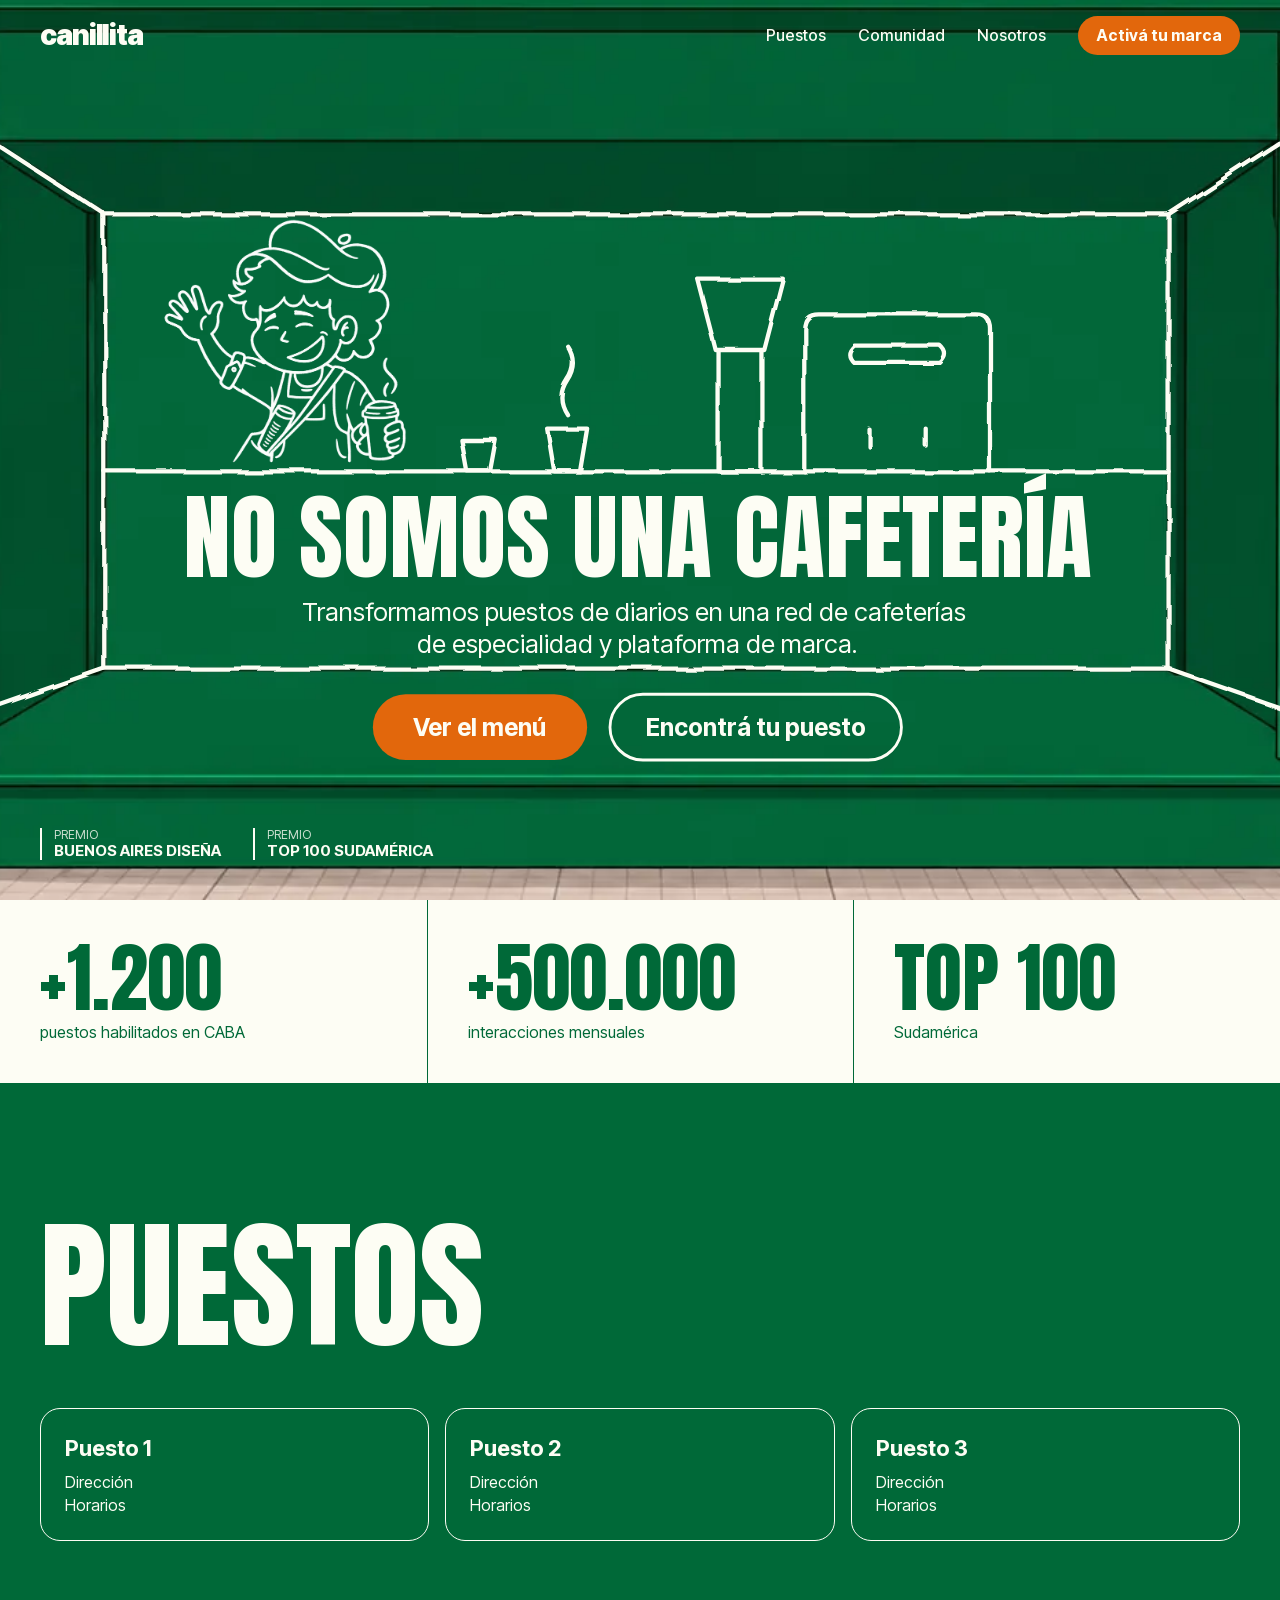
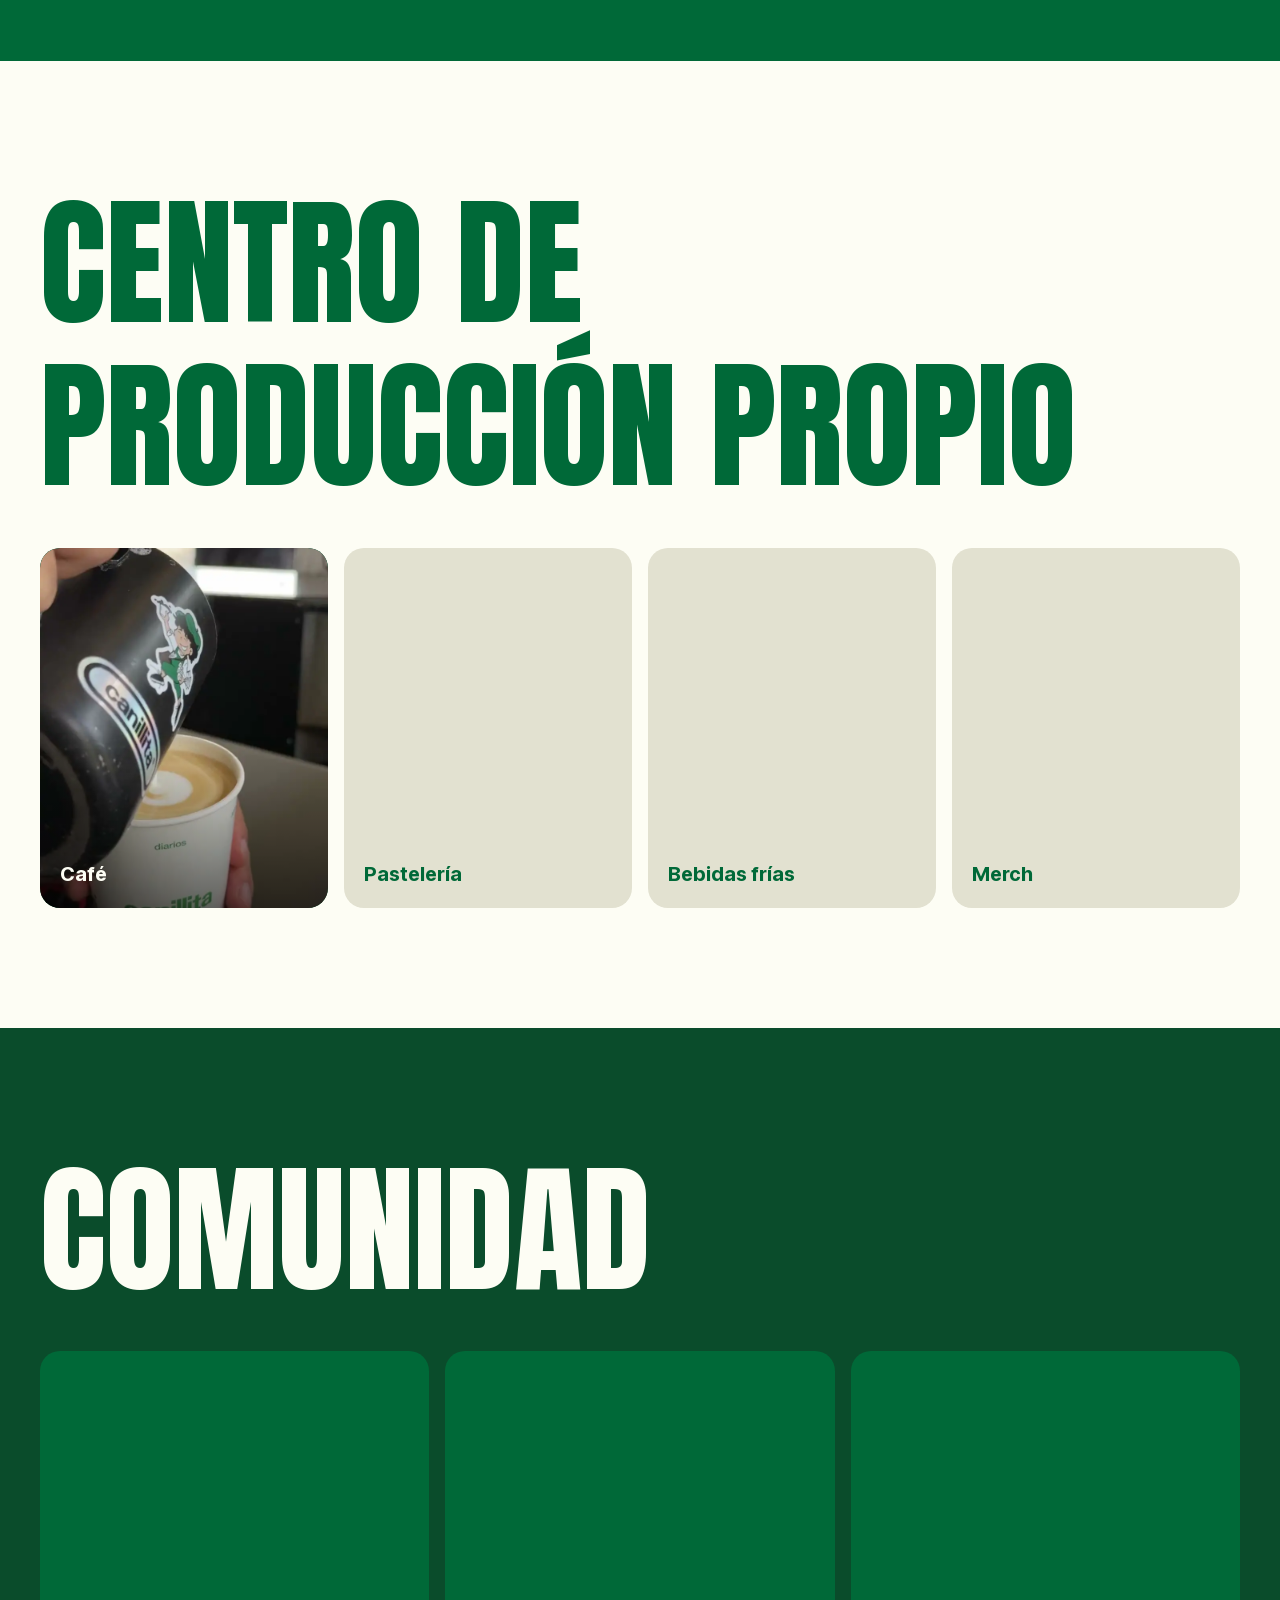
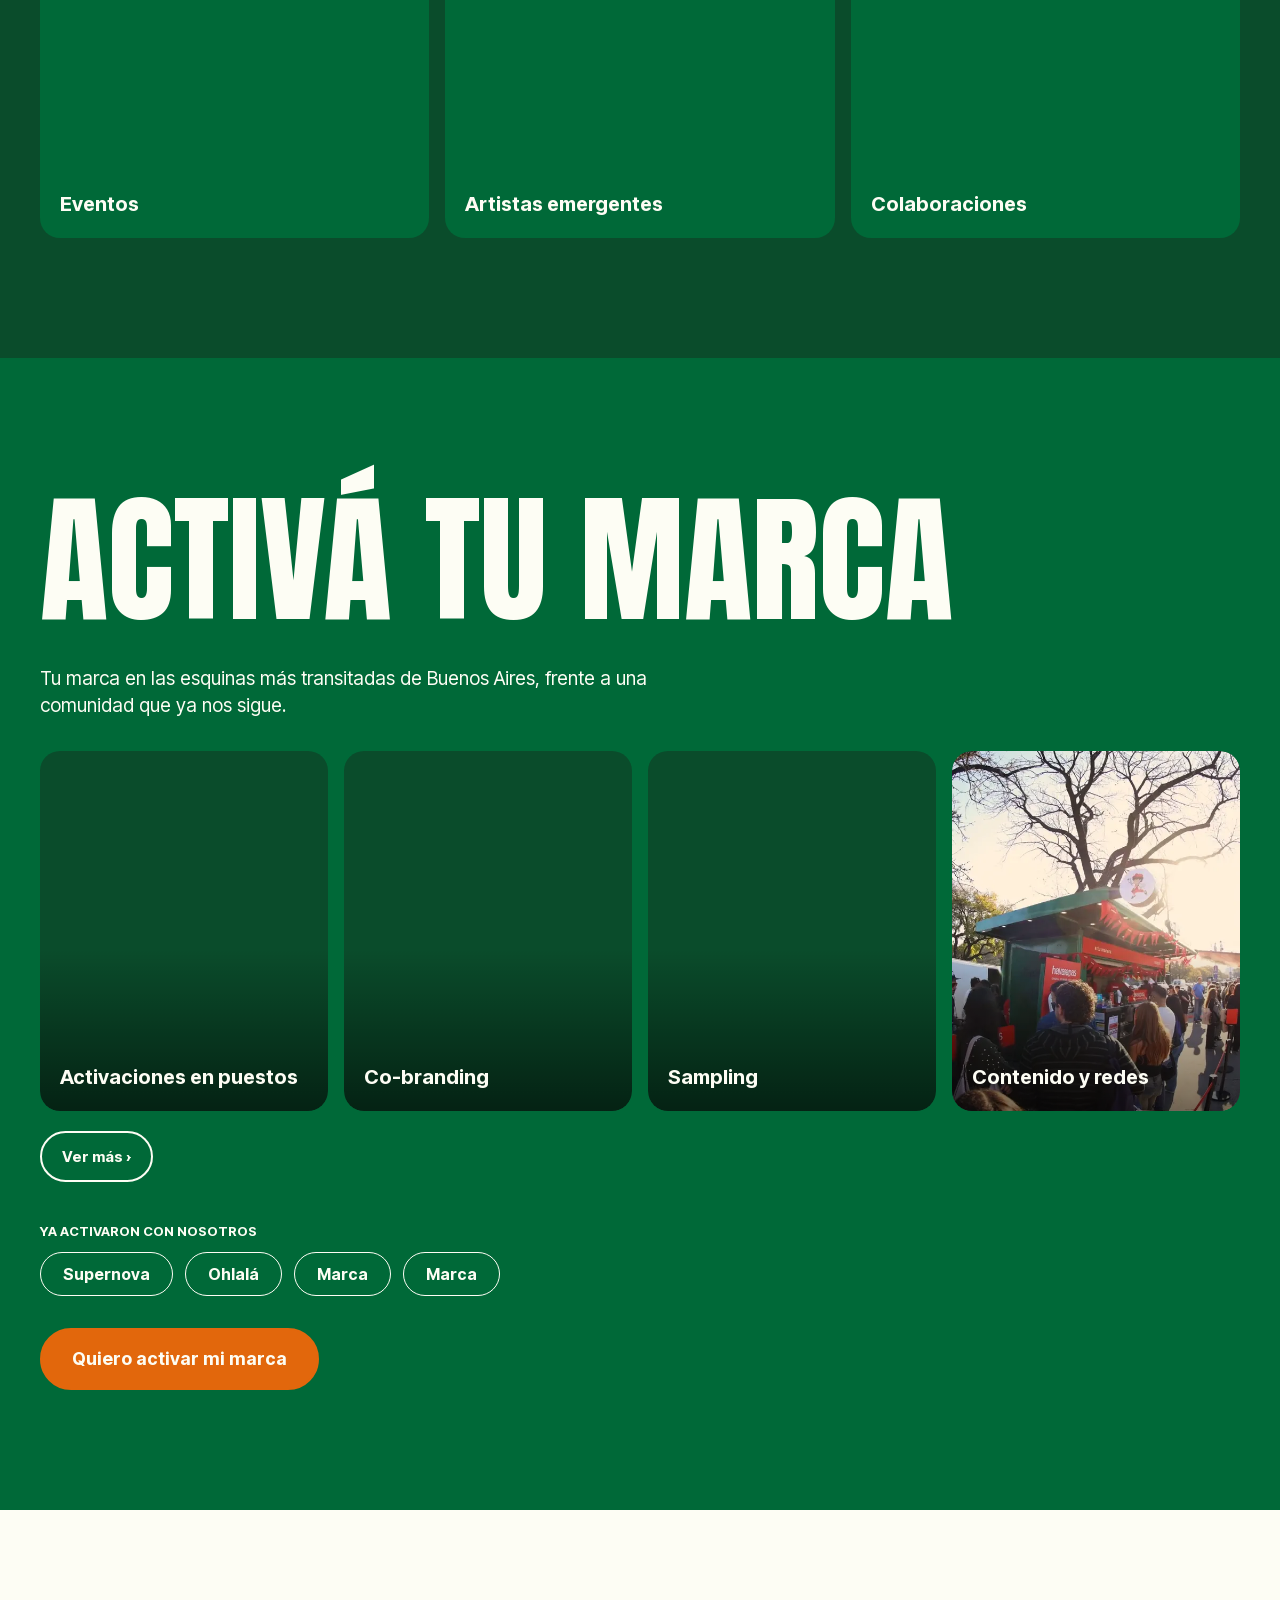
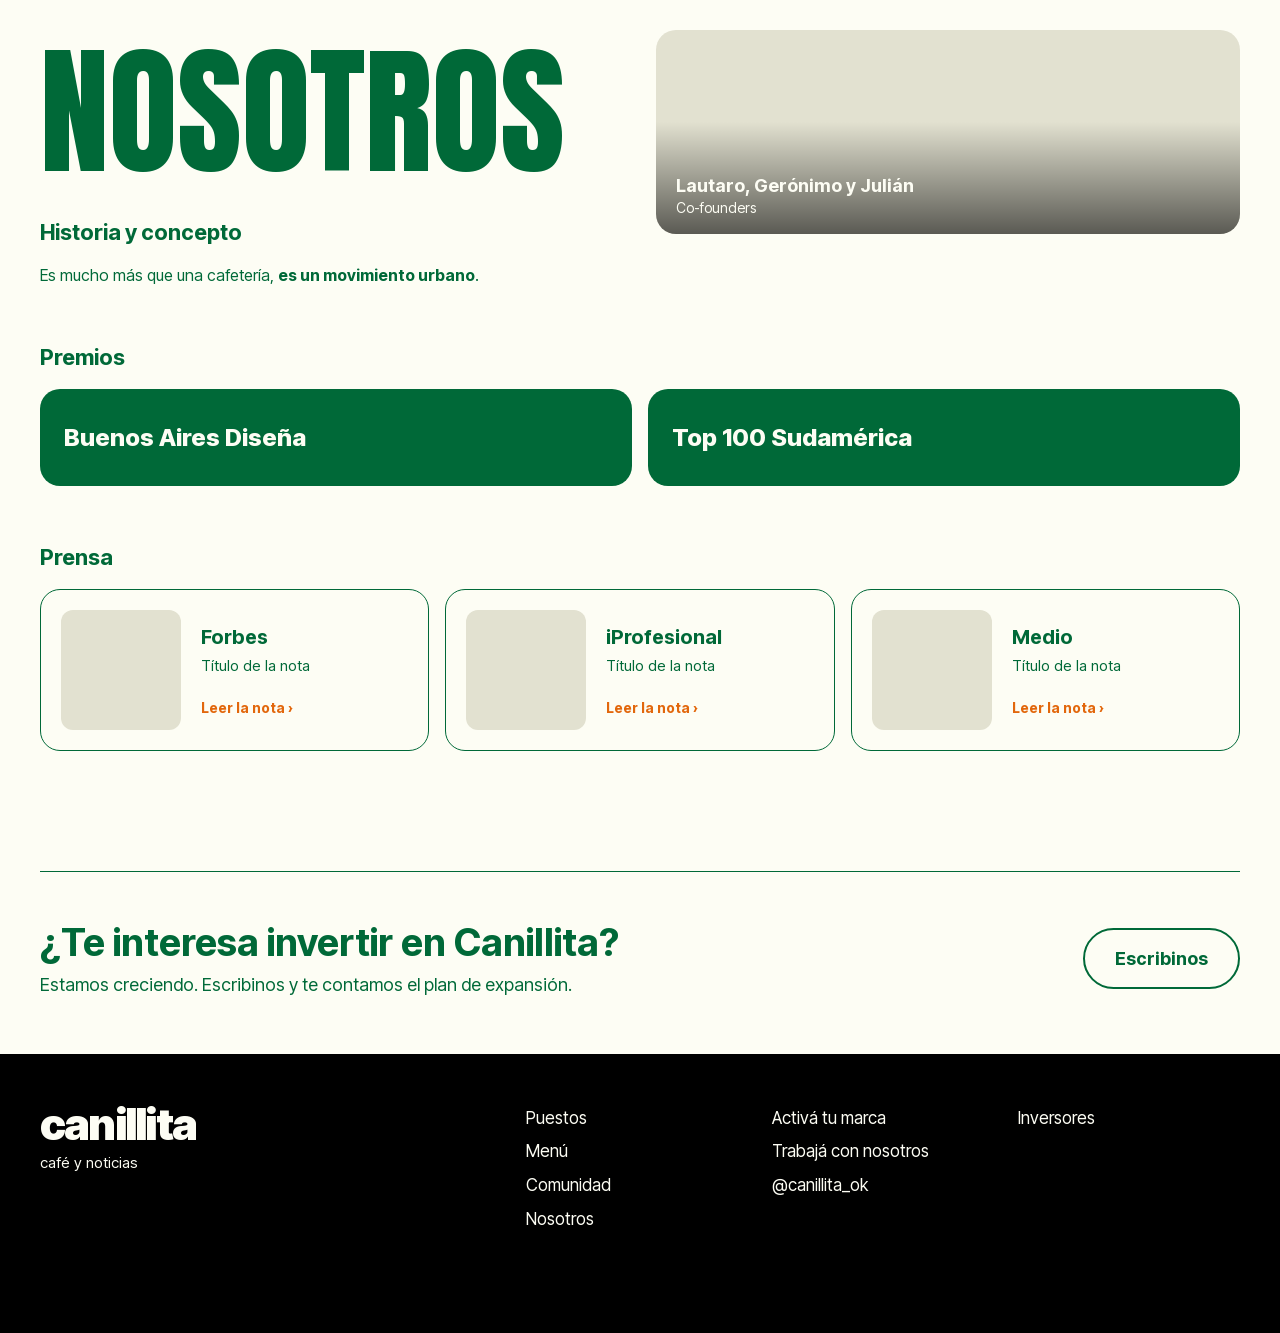
==== commit 16f757ee: "Contenido y redes con video y un solo botón Ver más - Tarjeta de Contenido y redes con clip en loop " ====
--- a/index.html
+++ b/index.html
@@ -178,7 +178,7 @@
             <img src="img/activaciones/activacionPuesto3.webp" alt="" loading="lazy" style="object-position: 62% 15%">
             <img src="img/activaciones/activacionPuesto4.webp" alt="" loading="lazy" style="object-position: 58% 50%">
           </div>
-          <span>Activaciones en puestos <small>Ver más ›</small></span>
+          <span>Activaciones en puestos</span>
         </a>
         <a class="card card--media" href="activaciones.html#co-branding">
           <div class="slides" aria-hidden="true">
@@ -186,7 +186,7 @@
             <img src="img/co-branding/coBranding2.webp" alt="" loading="lazy" style="object-position: 50% 20%">
             <img src="img/co-branding/coBranding3.webp" alt="" loading="lazy" style="object-position: 50% 65%">
           </div>
-          <span>Co-branding <small>Ver más ›</small></span>
+          <span>Co-branding</span>
         </a>
         <a class="card card--media" href="activaciones.html#sampling">
           <div class="slides" aria-hidden="true">
@@ -194,10 +194,15 @@
             <img src="img/sampling/sampling17.webp" alt="" loading="lazy">
             <img src="img/sampling/sampling16.webp" alt="" loading="lazy" style="object-position: 50% 30%">
           </div>
-          <span>Sampling <small>Ver más ›</small></span>
-        </a>
-        <div class="card">Contenido y redes</div>
-      </div>
+          <span>Sampling</span>
+        </a>
+        <a class="card card--media" href="activaciones.html#contenido-redes">
+          <video class="loop-video" src="videos/contenidoredes-loop.mp4" data-poster="videos/contenidoredes-loop.webp"
+                 muted loop playsinline preload="none" aria-hidden="true"></video>
+          <span>Contenido y redes</span>
+        </a>
+      </div>
+      <a class="btn btn--ghost more" href="activaciones.html">Ver más ›</a>
 
       <div class="brands">
         <h3 class="eyebrow">Ya activaron con nosotros</h3>
--- a/styles.css
+++ b/styles.css
@@ -490,6 +490,9 @@
   .gallery.is-carousel > video { transition: none; }
 }
 
+.gallery--single { columns: auto; }
+.gallery--single video { width: min(100%, 380px); margin: 0 auto; }
+
 /* accesos a cada galería, pegados debajo del header */
 .subnav {
   position: sticky;
@@ -541,6 +544,7 @@
 
 /* ACTIVÁ TU MARCA */
 .lead { font-size: clamp(17px, 1.5vw, 22px); max-width: 34em; margin: -16px 0 32px; }
+.more { margin-top: 20px; }
 .brands { margin: 40px 0 32px; }
 .eyebrow { font-size: 13px; font-weight: 700; text-transform: uppercase; margin-bottom: 12px; }
 .pills { list-style: none; display: flex; flex-wrap: wrap; gap: 12px; }
@@ -786,7 +790,7 @@
   }
   .nav.nav--inline a { padding: 8px 0; font-size: 16px; border: 0; }
   .nav.nav--inline .nav__cta { margin: 0; padding: 8px 14px; font-size: 14px; }
-  .gallery:not(.is-carousel) { columns: 2 140px; column-gap: 10px; }
+  .gallery:not(.is-carousel):not(.gallery--single) { columns: 2 140px; column-gap: 10px; }
   .gallery img { margin-bottom: 10px; border-radius: 14px; }
   .gallery.is-carousel { height: clamp(320px, 58vh, 520px); }
   .gallery.is-carousel > img,
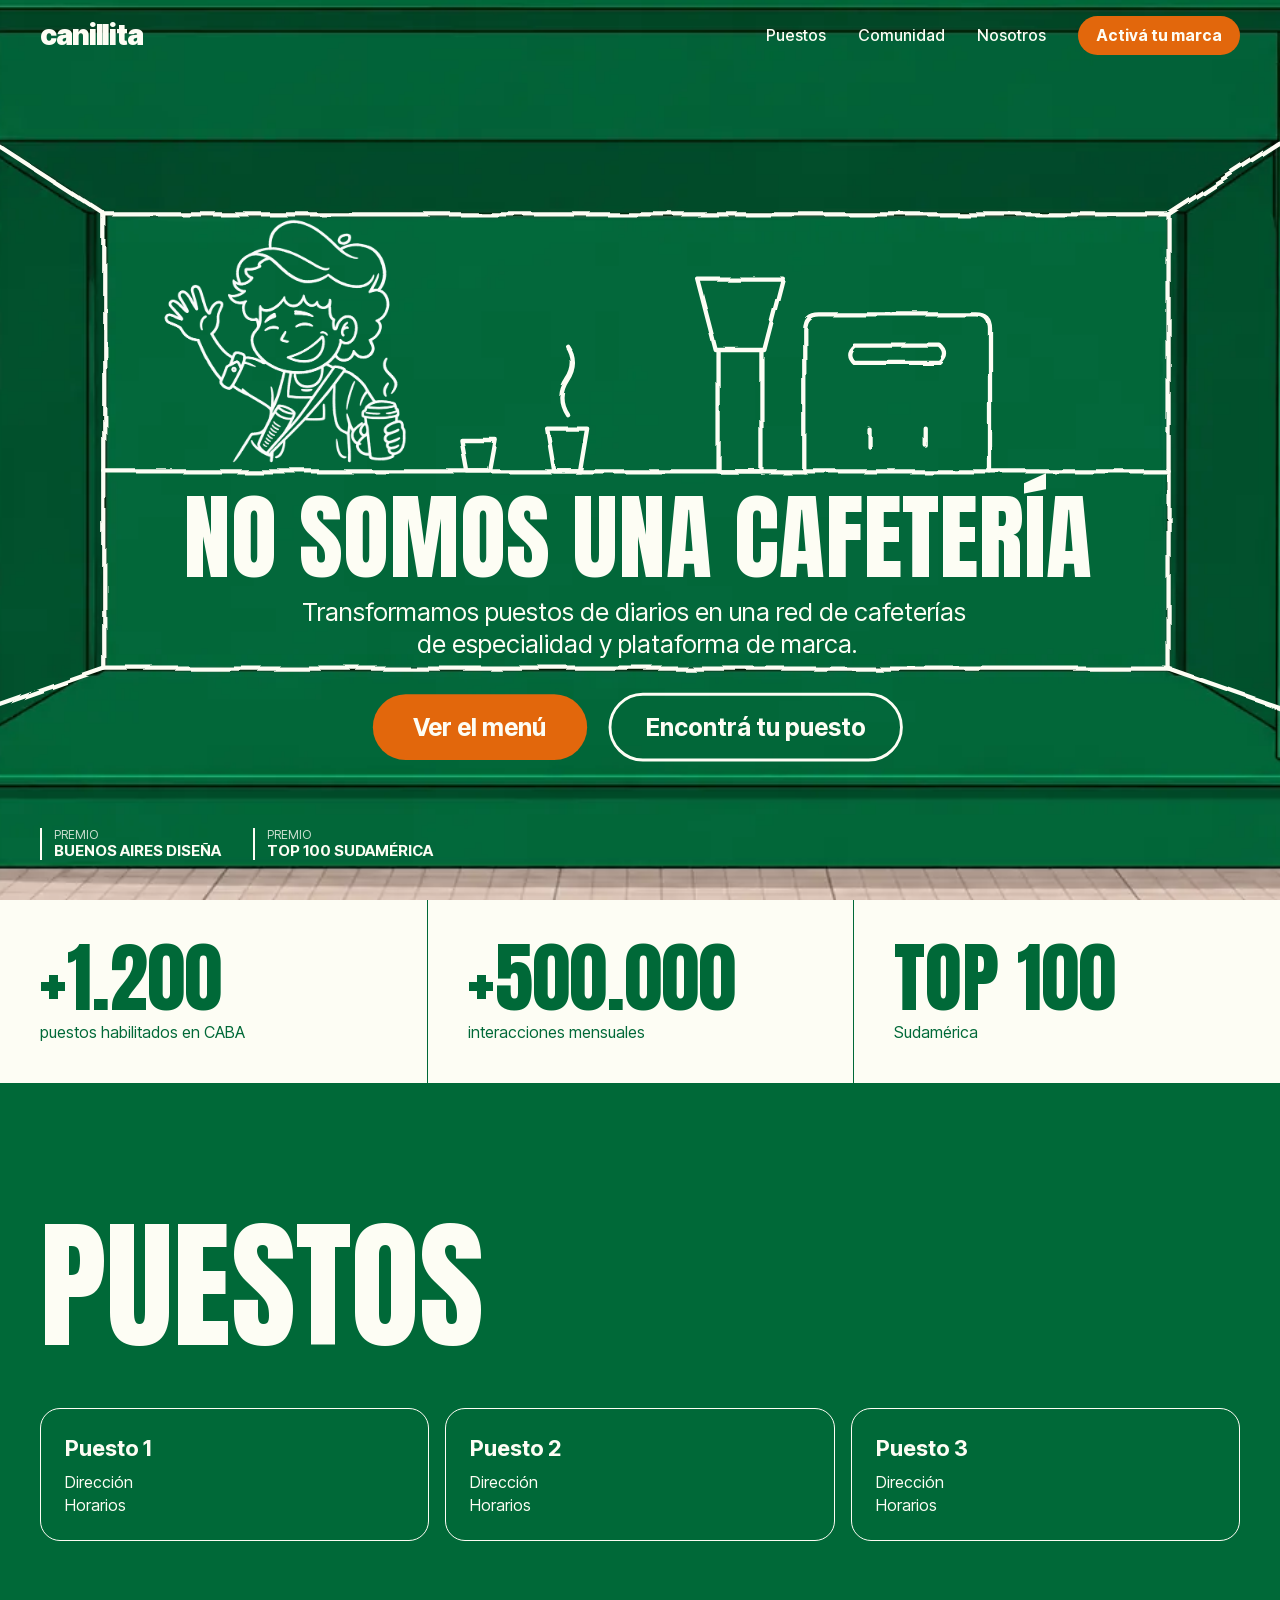
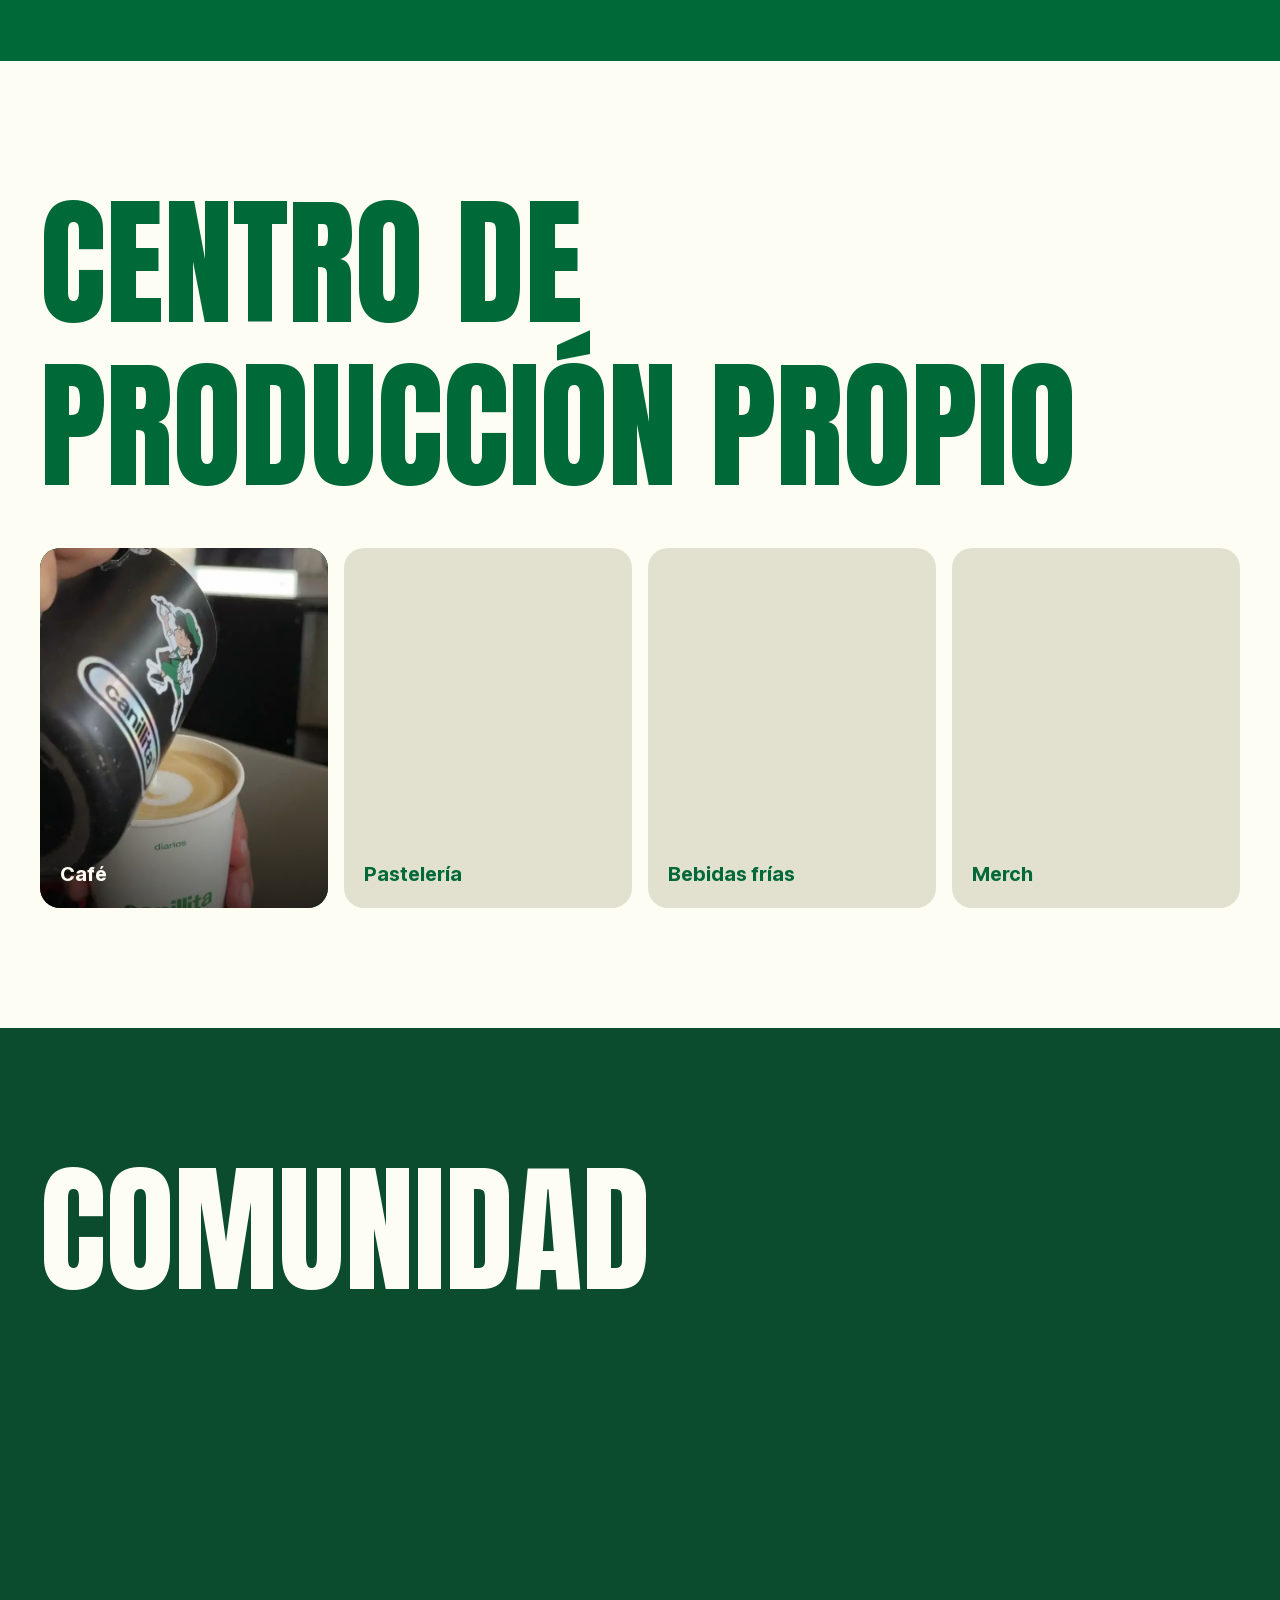
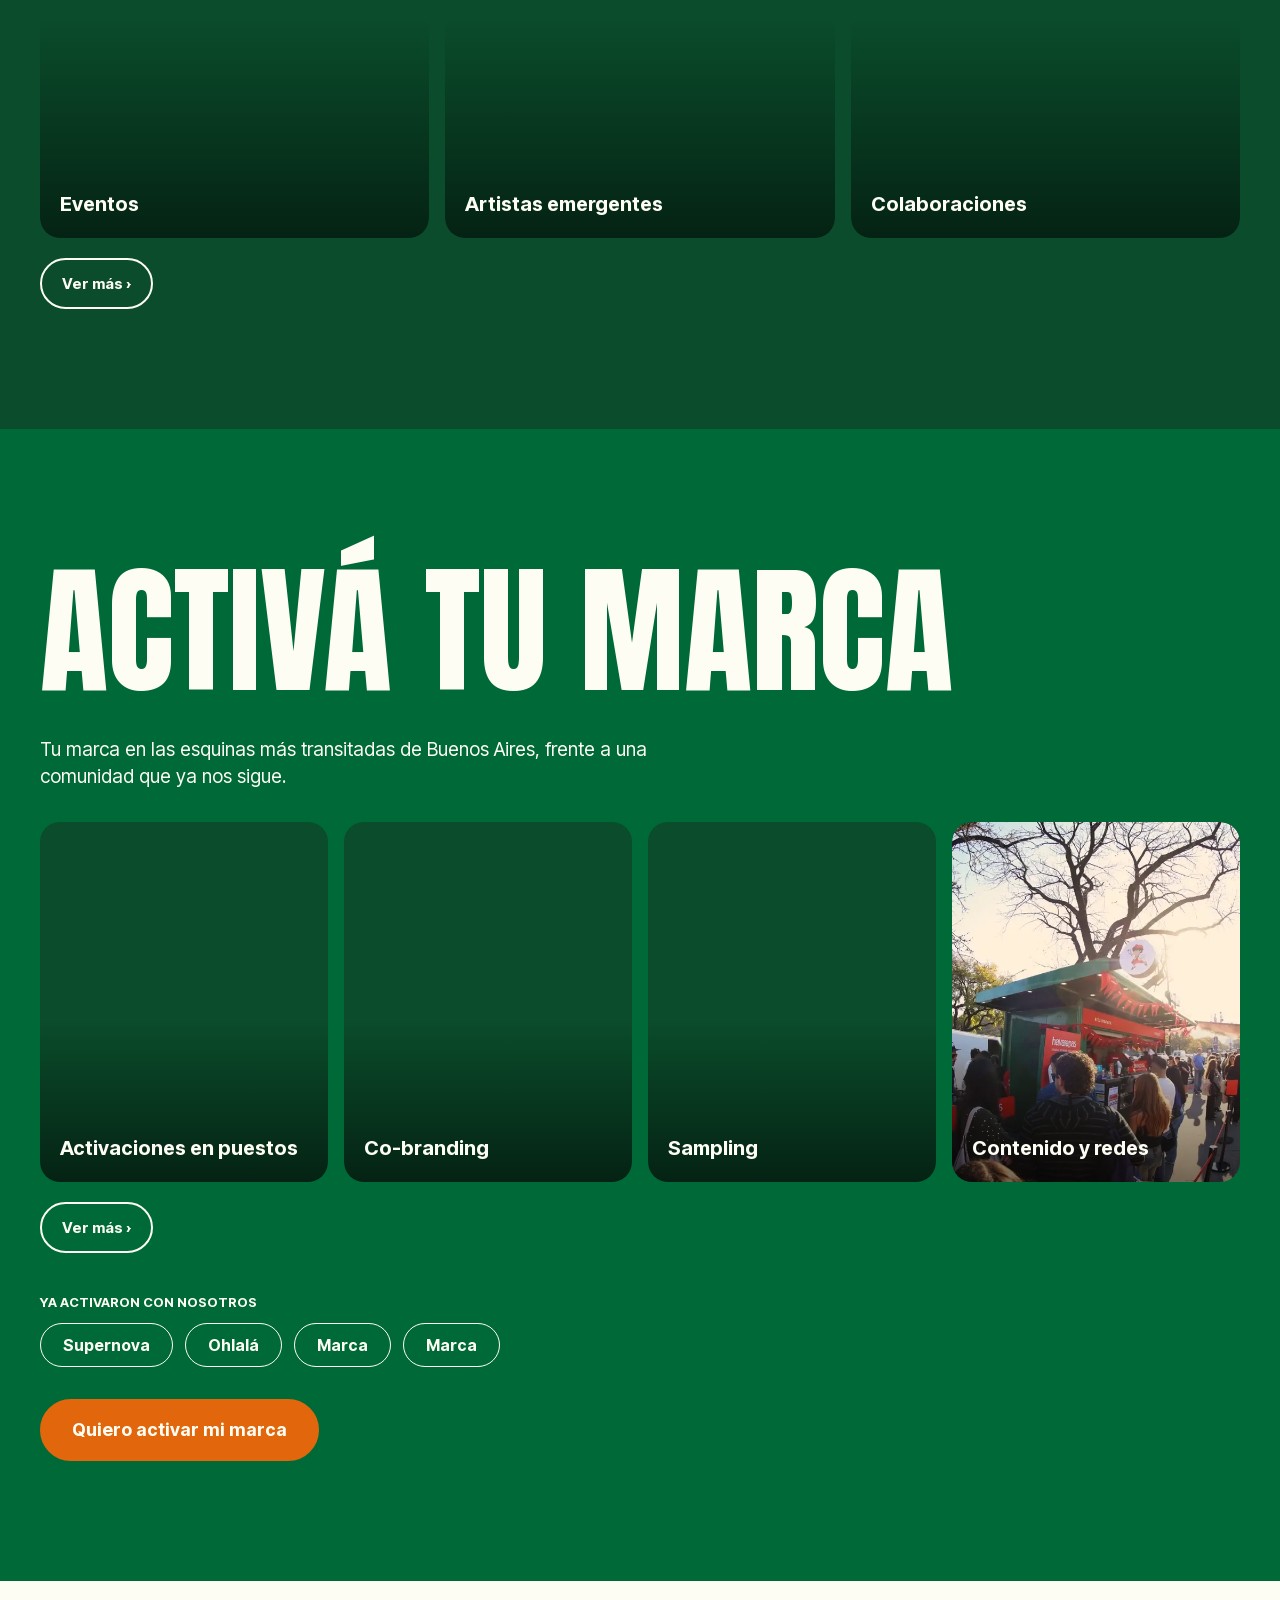
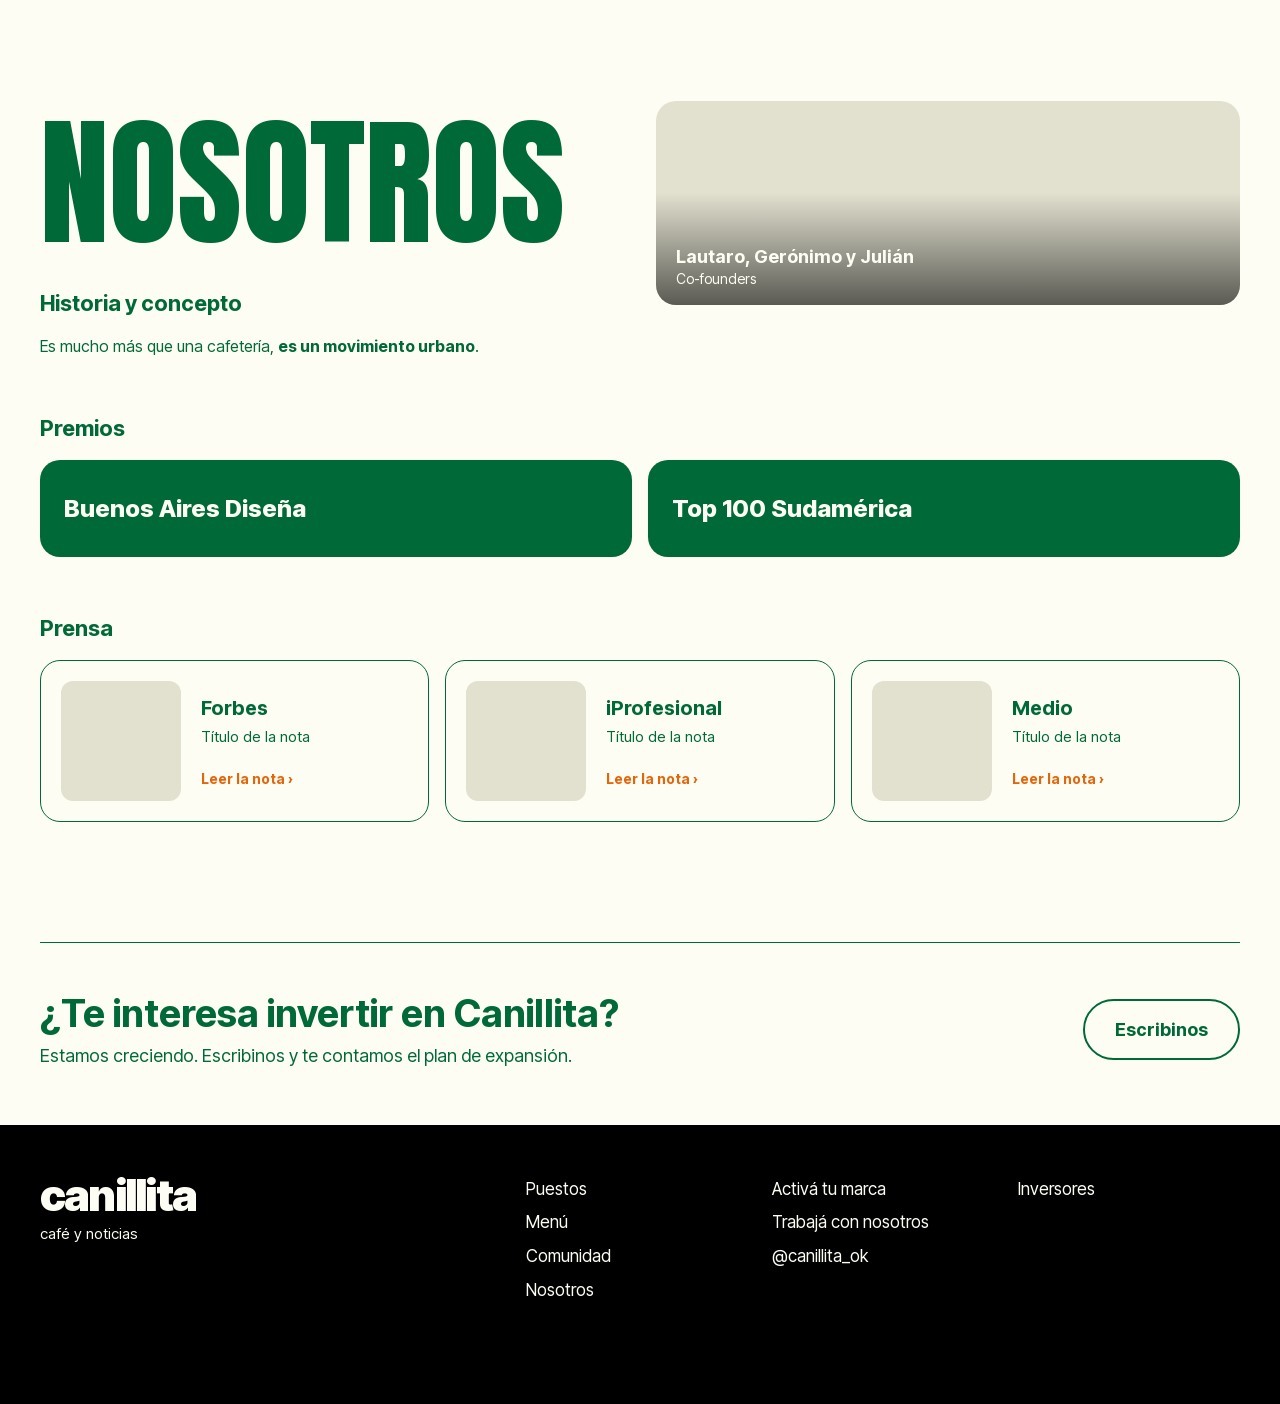
==== commit 5a8e122e: "Comunidad con fotos y página de ver más, mejoras del carrusel - Tarjetas de Eventos, Artistas emerge" ====
--- a/index.html
+++ b/index.html
@@ -8,7 +8,7 @@
   <link rel="preload" as="font" type="font/woff2" href="fonts/anton.woff2" crossorigin>
   <link rel="preload" as="font" type="font/woff2" href="fonts/inter-tight.woff2" crossorigin>
   <link rel="preload" as="image" href="puestoAbierto.webp">
-  <link rel="stylesheet" href="styles.css">
+  <link rel="stylesheet" href="styles.css?v=6">
 </head>
 <body class="is-loading">
 
@@ -158,10 +158,32 @@
     <section class="section section--dark" id="comunidad">
       <h2 class="headline">Comunidad</h2>
       <div class="grid grid--3">
-        <div class="card card--dark">Eventos</div>
-        <div class="card card--dark">Artistas emergentes</div>
-        <div class="card card--dark">Colaboraciones</div>
-      </div>
+        <a class="card card--dark card--media" href="comunidad.html#eventos">
+          <div class="slides" aria-hidden="true">
+            <img src="img/eventos/eventos12.webp" alt="" loading="lazy">
+            <img src="img/eventos/eventos14.webp" alt="" loading="lazy">
+            <img src="img/eventos/eventos2.webp" alt="" loading="lazy">
+          </div>
+          <span>Eventos</span>
+        </a>
+        <a class="card card--dark card--media" href="comunidad.html#artistas">
+          <div class="slides" aria-hidden="true">
+            <img src="img/artistas/artistas2.webp" alt="" loading="lazy" style="object-position: 42% 50%">
+            <img src="img/artistas/artistas4.webp" alt="" loading="lazy">
+            <img src="img/artistas/artistas1.webp" alt="" loading="lazy" style="object-position: 45% 50%">
+          </div>
+          <span>Artistas emergentes</span>
+        </a>
+        <a class="card card--dark card--media" href="comunidad.html#colaboraciones">
+          <div class="slides" aria-hidden="true">
+            <img src="img/colabs/colabs3.webp" alt="" loading="lazy" style="object-position: 62% 50%">
+            <img src="img/colabs/colabs6.webp" alt="" loading="lazy">
+            <img src="img/colabs/colabs2.webp" alt="" loading="lazy" style="object-position: 35% 50%">
+          </div>
+          <span>Colaboraciones</span>
+        </a>
+      </div>
+      <a class="btn btn--ghost more" href="comunidad.html">Ver más ›</a>
     </section>
 
     <!-- ACTIVÁ TU MARCA -->
@@ -307,6 +329,6 @@
     </nav>
   </footer>
 
-  <script src="script.js"></script>
+  <script src="script.js?v=6"></script>
 </body>
 </html>
--- a/styles.css
+++ b/styles.css
@@ -427,6 +427,12 @@
   background: var(--crema-oscura);
 }
 
+.js .gallery:not(.is-carousel):not(.gallery--single) {
+  height: clamp(340px, 64vh, 620px);
+  overflow: hidden;
+  visibility: hidden;
+}
+
 /* CARRUSEL 3D (carousel.js agrega .is-carousel; --o es la distancia al centro) */
 .gallery.is-carousel {
   position: relative;
@@ -441,7 +447,7 @@
   --abs: 0;
 }
 .gallery.is-carousel > img,
-.gallery.is-carousel > video {
+.gallery.is-carousel > .carousel__frame {
   position: absolute;
   top: 50%;
   left: 50%;
@@ -461,8 +467,27 @@
 }
 /* las transiciones se activan después del primer acomodo, para que no "vuelen" al cargar */
 .gallery.is-ready > img,
-.gallery.is-ready > video {
+.gallery.is-ready > .carousel__frame {
   transition: transform .7s cubic-bezier(.3, .7, .2, 1), filter .7s ease, opacity .5s ease;
+}
+/* marco de los videos: tiene el tamaño de la tarjeta y la imagen fija de fondo;
+   el video ocupa siempre el marco entero, haya cargado o no */
+.carousel__frame {
+  overflow: hidden;
+  border-radius: 20px;
+  background: var(--verde-oscuro) center / cover no-repeat;
+}
+.carousel__frame video {
+  position: absolute;
+  inset: 0;
+  display: block;
+  width: 100%;
+  height: 100%;
+  margin: 0;
+  border-radius: 0;
+  background: none;
+  object-fit: cover;
+  pointer-events: none;
 }
 .gallery.is-carousel > .is-active { cursor: default; box-shadow: 0 24px 60px rgba(0, 0, 0, .28); }
 .gallery.is-carousel > .is-hidden { opacity: 0; pointer-events: none; }
@@ -487,7 +512,7 @@
 .carousel__btn--next { right: var(--gutter); }
 @media (prefers-reduced-motion: reduce) {
   .gallery.is-carousel > img,
-  .gallery.is-carousel > video { transition: none; }
+  .gallery.is-carousel > .carousel__frame { transition: none; }
 }
 
 .gallery--single { columns: auto; }
@@ -514,9 +539,12 @@
   font-size: 15px;
 }
 .subnav a:hover { background: var(--verde-cani); color: var(--crema); }
-.subnav ~ .section { padding-top: clamp(40px, 6vw, 72px); padding-bottom: 0; scroll-margin-top: 130px; }
-.subnav ~ .section:last-child { padding-bottom: clamp(64px, 10vw, 120px); }
-.subnav ~ .section .headline { font-size: clamp(40px, 7vw, 110px); margin-bottom: 28px; }
+.subnav ~ .section,
+.gallery-page .section { padding-top: clamp(40px, 6vw, 72px); padding-bottom: 0; scroll-margin-top: 130px; }
+.subnav ~ .section:last-child,
+.gallery-page .section:last-child { padding-bottom: clamp(64px, 10vw, 120px); }
+.subnav ~ .section .headline,
+.gallery-page .section .headline { font-size: clamp(40px, 7vw, 110px); margin-bottom: 28px; }
 
 @keyframes slide-fade {
   0%, 100% { opacity: 0; }
@@ -792,9 +820,11 @@
   .nav.nav--inline .nav__cta { margin: 0; padding: 8px 14px; font-size: 14px; }
   .gallery:not(.is-carousel):not(.gallery--single) { columns: 2 140px; column-gap: 10px; }
   .gallery img { margin-bottom: 10px; border-radius: 14px; }
-  .gallery.is-carousel { height: clamp(320px, 58vh, 520px); }
+  .gallery.is-carousel,
+  .js .gallery:not(.is-carousel):not(.gallery--single) { height: clamp(320px, 58vh, 520px); }
   .gallery.is-carousel > img,
-  .gallery.is-carousel > video { margin: 0; height: 80%; }
+  .gallery.is-carousel > .carousel__frame { margin: 0; height: 80%; }
+  .carousel__frame { border-radius: 14px; }
   .carousel__btn { width: 44px; height: 44px; }
   .carousel__btn--prev { left: 8px; }
   .carousel__btn--next { right: 8px; }
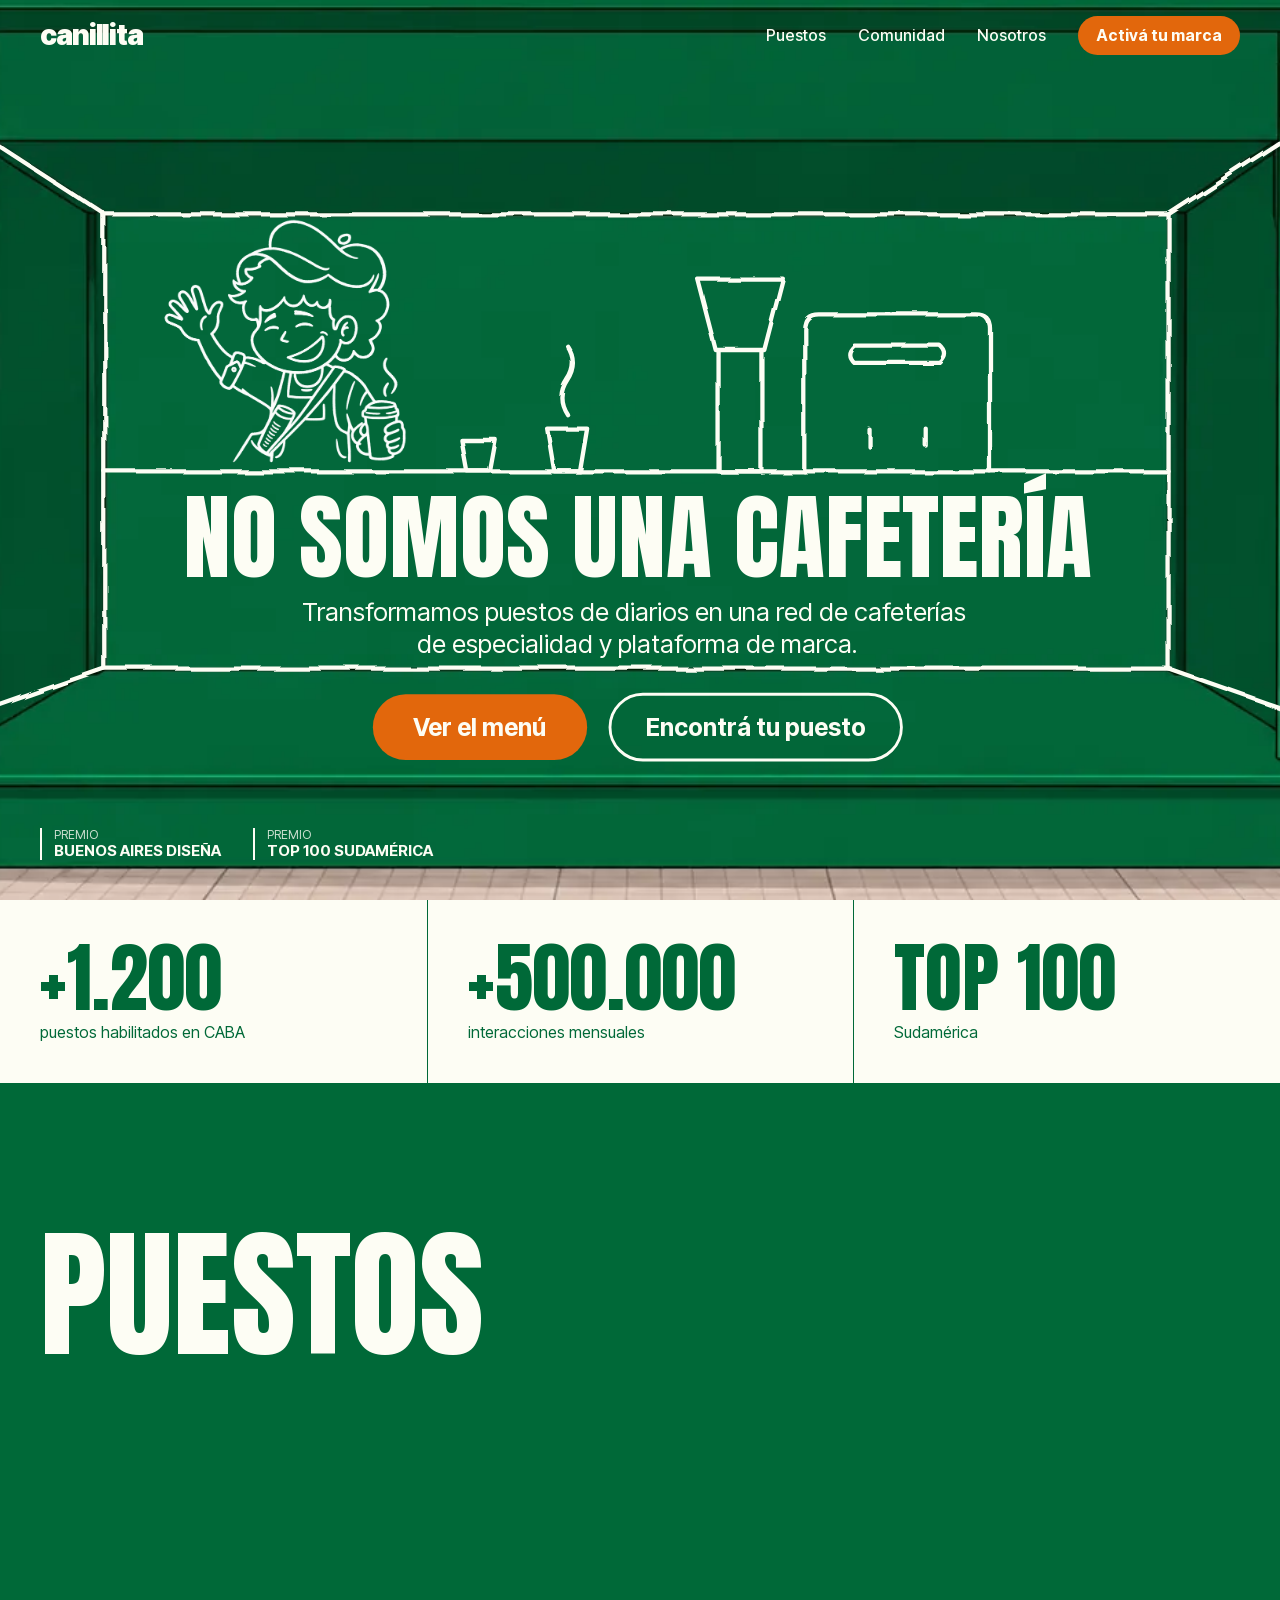
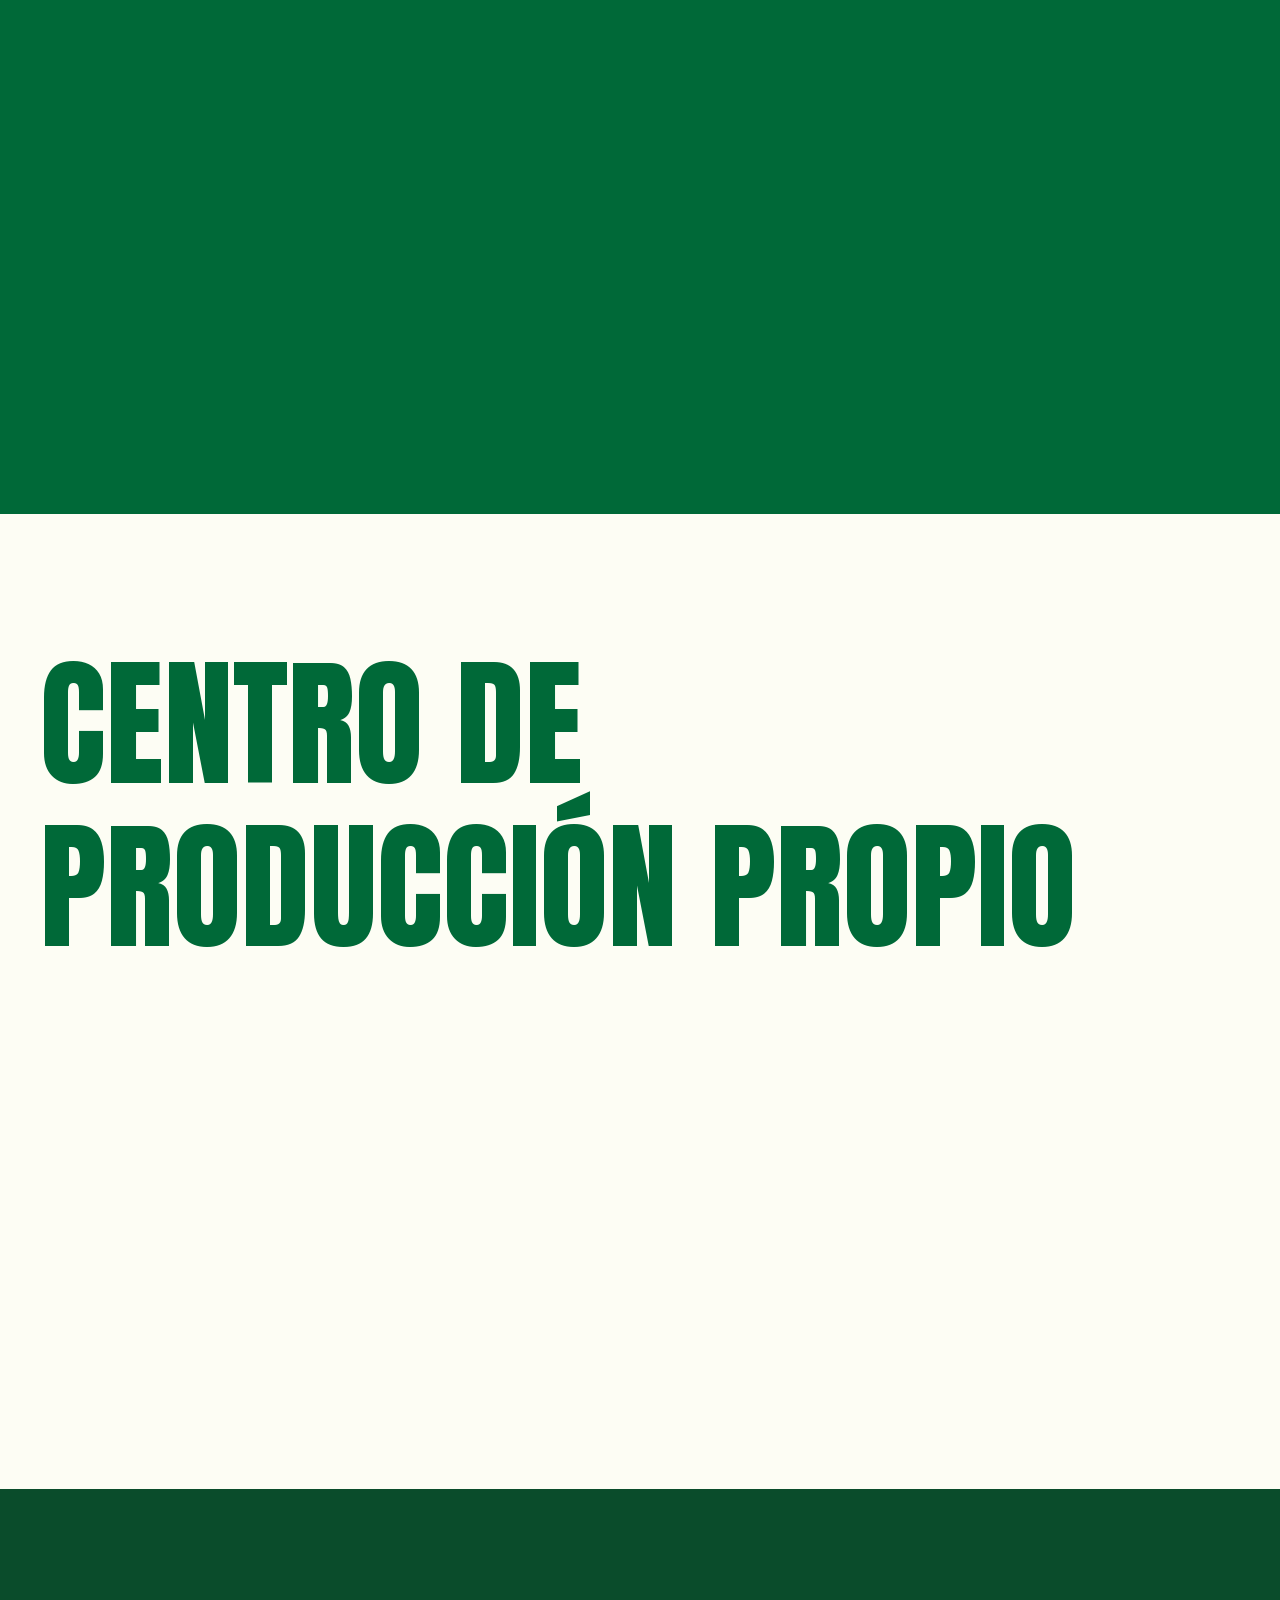
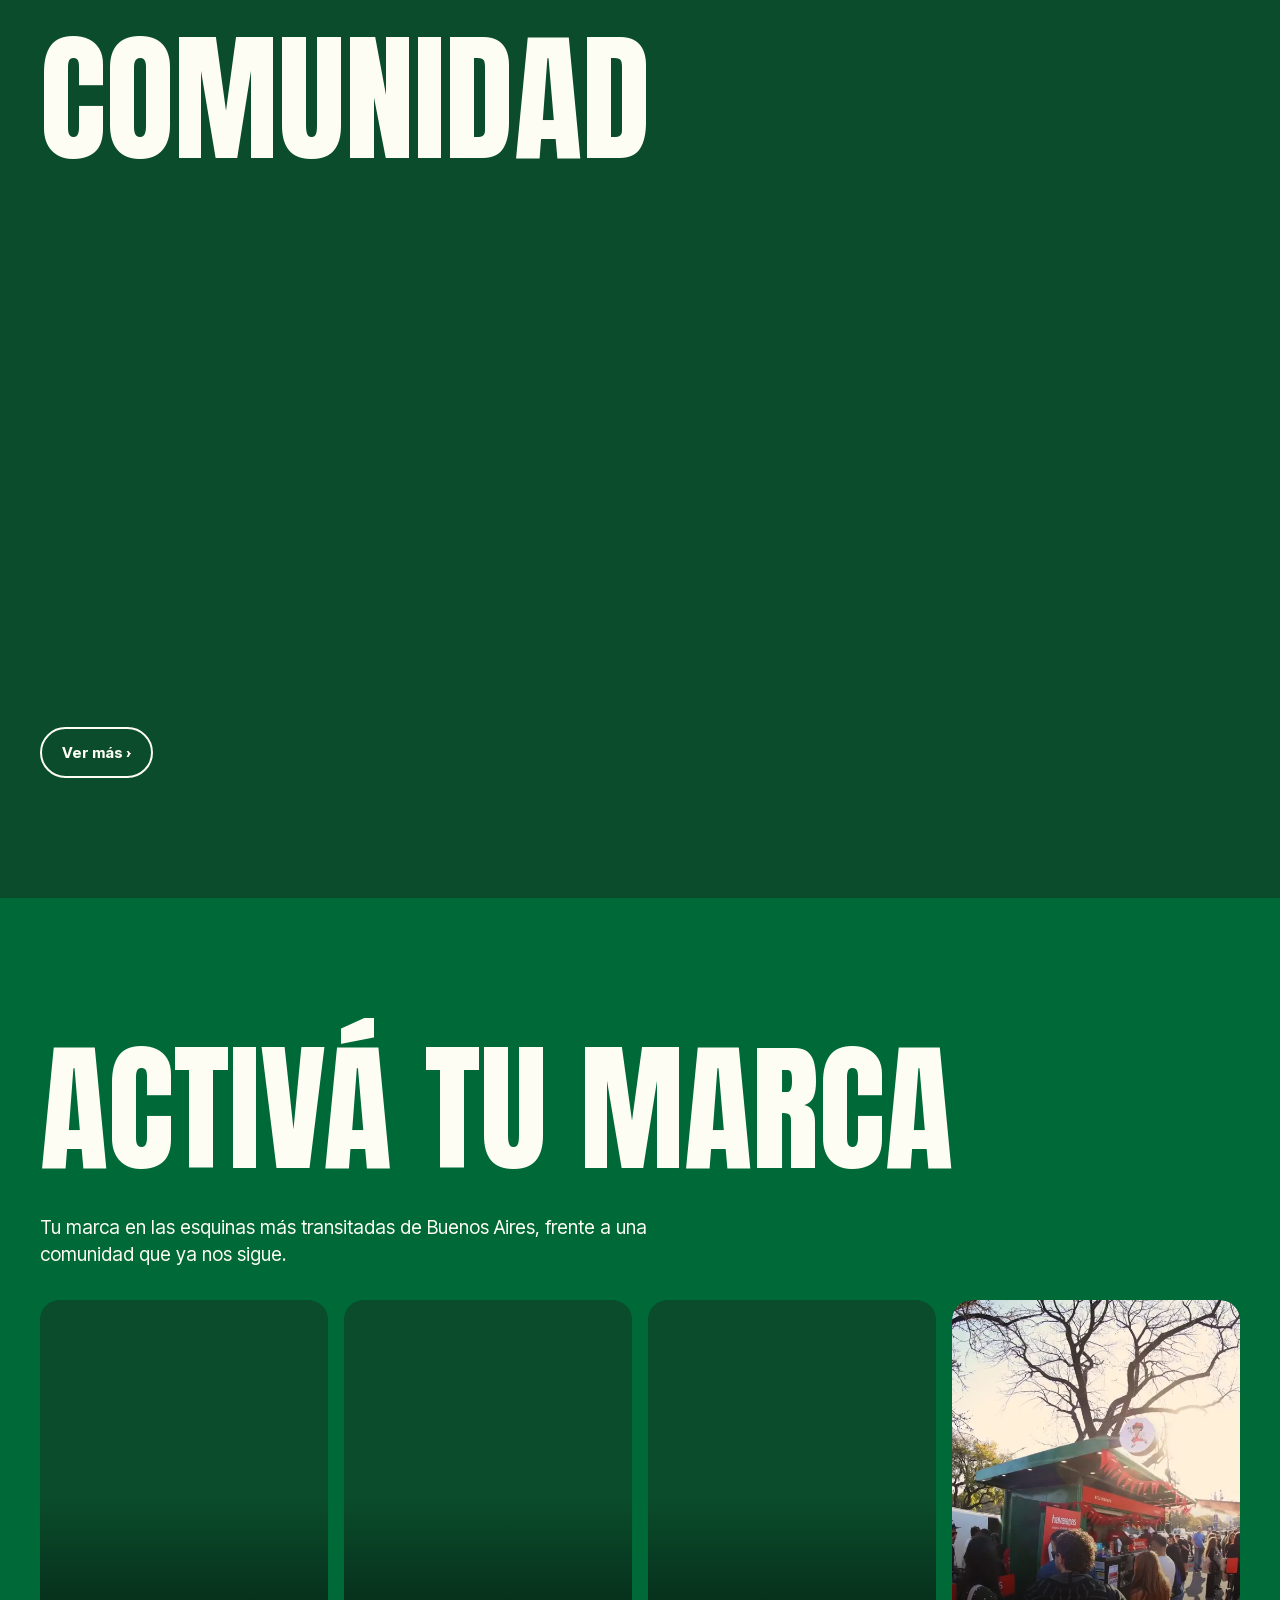
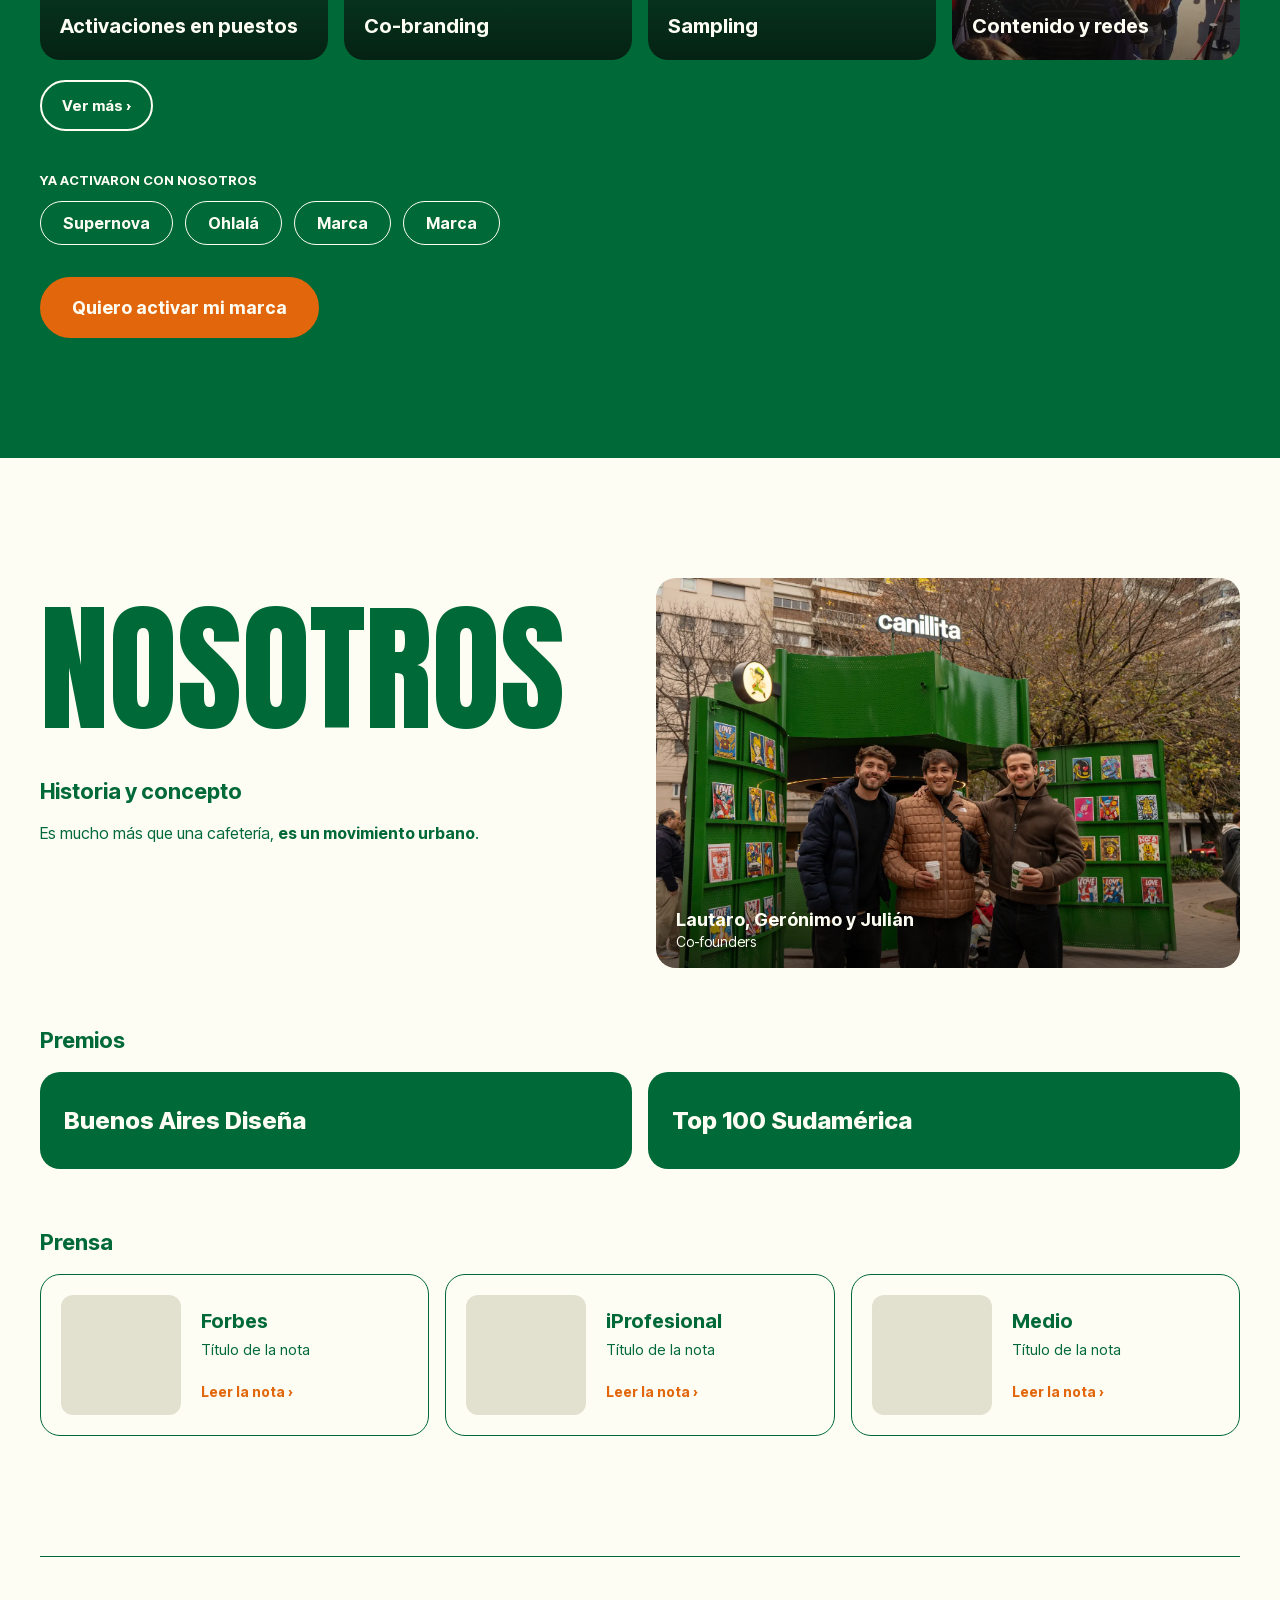
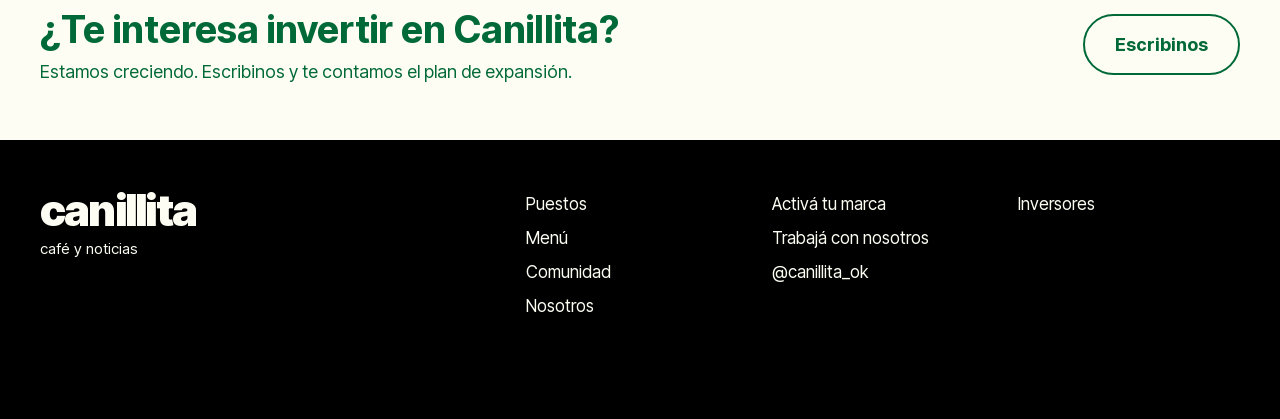
==== commit 2208b73c: "Animaciones con el canillita al scrollear, fotos de puestos y fundadores - El canillita señala los n" ====
--- a/index.html
+++ b/index.html
@@ -8,7 +8,7 @@
   <link rel="preload" as="font" type="font/woff2" href="fonts/anton.woff2" crossorigin>
   <link rel="preload" as="font" type="font/woff2" href="fonts/inter-tight.woff2" crossorigin>
   <link rel="preload" as="image" href="puestoAbierto.webp">
-  <link rel="stylesheet" href="styles.css?v=6">
+  <link rel="stylesheet" href="styles.css?v=23">
 </head>
 <body class="is-loading">
 
@@ -119,19 +119,37 @@
     <!-- PUESTOS -->
     <section class="section section--green" id="puestos">
       <h2 class="headline">Puestos</h2>
+      <!-- cada puesto pasa sus fotos en loop -->
       <div class="grid grid--3">
         <div class="place">
-          <h3>Puesto 1</h3>
+          <div class="place__media">
+            <div class="slides slides--2" aria-hidden="true">
+              <img src="img/puestos/barrancas1.webp" alt="" loading="lazy" style="object-position: 55% 50%">
+              <img src="img/puestos/barrancas2.webp" alt="" loading="lazy">
+            </div>
+          </div>
+          <h3>Barrancas</h3>
           <p>Dirección</p>
           <p>Horarios</p>
         </div>
         <div class="place">
-          <h3>Puesto 2</h3>
+          <div class="place__media">
+            <div class="slides" aria-hidden="true">
+              <img src="img/puestos/palacioPaz1.webp" alt="" loading="lazy">
+              <img src="img/puestos/palacioPaz2.webp" alt="" loading="lazy">
+              <img src="img/puestos/palacioPaz3.webp" alt="" loading="lazy">
+            </div>
+          </div>
+          <h3>Palacio Paz</h3>
           <p>Dirección</p>
           <p>Horarios</p>
         </div>
         <div class="place">
-          <h3>Puesto 3</h3>
+          <div class="place__media">
+            <video class="loop-video" src="videos/derechovideo1.mp4" data-poster="img/puestos/derecho1.webp"
+                   muted loop playsinline preload="none" aria-hidden="true"></video>
+          </div>
+          <h3>Derecho</h3>
           <p>Dirección</p>
           <p>Horarios</p>
         </div>
@@ -248,8 +266,8 @@
           <h3 class="subhead">Historia y concepto</h3>
           <p>Es mucho más que una cafetería, <strong>es un movimiento urbano</strong>.</p>
         </div>
-        <!-- TODO: reemplazar por la foto de los fundadores (<img> dentro del figure) -->
         <figure class="founders">
+          <img src="img/nosotros/co-founders.webp" alt="Lautaro, Gerónimo y Julián frente a un puesto Canillita" loading="lazy">
           <figcaption><strong>Lautaro, Gerónimo y Julián</strong>Co-founders</figcaption>
         </figure>
       </div>
@@ -329,6 +347,6 @@
     </nav>
   </footer>
 
-  <script src="script.js?v=6"></script>
+  <script src="script.js?v=23"></script>
 </body>
 </html>
--- a/styles.css
+++ b/styles.css
@@ -337,6 +337,34 @@
 }
 .stat span { font-size: 16px; }
 
+/* números que aparecen de a uno a medida que el canillita los señala */
+.stats.is-staged .stat > * { opacity: 0; transform: translateY(16px); transition: opacity .45s ease, transform .45s ease; }
+.stats.is-staged .stat.is-in > * { opacity: 1; transform: none; }
+
+/* el canillita entero, parado en el borde de arriba de Puestos (zona verde), señalando hacia los números */
+.puestos__pointer {
+  position: absolute;
+  top: 6px;
+  left: 0;
+  height: 108px;
+  aspect-ratio: 426 / 700;
+  pointer-events: none;
+  opacity: 0;
+  transform: translate(var(--x, 0px), calc(var(--drop, 0) * var(--drop-dist, 150px)));
+  transition: transform .5s cubic-bezier(.4, 1.3, .5, 1), opacity .25s ease;
+}
+.puestos__pointer.is-in { opacity: calc(1 - var(--drop, 0)); }
+.puestos__pointer img { display: block; width: 100%; height: 100%; }
+
+/* títulos que suben desde abajo (script.js agrega .rise y los envuelve en .rise__inner) */
+.rise { overflow: hidden; padding-top: .06em; }
+.rise__inner {
+  display: block;
+  transform: translateY(115%);
+  transition: transform .8s cubic-bezier(.2, .8, .2, 1);
+}
+.rise.is-in .rise__inner { transform: none; }
+
 /* GRIDS */
 .grid { display: grid; gap: 16px; }
 .grid--2 { grid-template-columns: repeat(auto-fit, minmax(240px, 1fr)); }
@@ -380,10 +408,13 @@
   inset: 0;
   background: linear-gradient(to top, rgba(0, 0, 0, .55), transparent 45%);
 }
-.card--media span { position: relative; z-index: 1; }
+.card--media::after { z-index: 3; }
+.card--media span { position: relative; z-index: 4; }
 .section--green .card.card--media { color: var(--crema); }
 
-/* fotos que se alternan en loop con un fundido (3 fotos, 3 s cada una) */
+/* fotos que se alternan en loop (3 fotos, 3 s cada una).
+   La foto que entra se funde por encima de la que sale, que sigue opaca debajo:
+   así nunca se ve el fondo entre una y otra. */
 .slides img {
   position: absolute;
   inset: 0;
@@ -394,16 +425,37 @@
   opacity: 0;
   animation: slide-fade 9s infinite;
 }
-.slides img:nth-child(2) { animation-delay: 3s; }
-.slides img:nth-child(3) { animation-delay: 6s; }
+.slides img:nth-child(2) { animation-delay: 2s; }
+.slides img:nth-child(3) { animation-delay: 5s; }
+@keyframes slide-fade {
+  0% { opacity: 0; z-index: 2; }
+  8% { opacity: 1; z-index: 2; }
+  33.3% { opacity: 1; z-index: 2; }
+  33.4%, 41.6% { opacity: 1; z-index: 1; }
+  41.7%, 100% { opacity: 0; z-index: 0; }
+}
+/* variante de 2 fotos */
+.slides--2 img { animation-name: slide-fade-2; animation-duration: 7s; }
+.slides--2 img:nth-child(2) { animation-delay: 2.5s; }
+@keyframes slide-fade-2 {
+  0% { opacity: 0; z-index: 2; }
+  10% { opacity: 1; z-index: 2; }
+  50% { opacity: 1; z-index: 2; }
+  50.1%, 60% { opacity: 1; z-index: 1; }
+  60.1%, 100% { opacity: 0; z-index: 0; }
+}
 /* variante de 4 fotos */
 .slides--4 img { animation-name: slide-fade-4; animation-duration: 12s; }
-.slides--4 img:nth-child(4) { animation-delay: 9s; }
+.slides--4 img:nth-child(4) { animation-delay: 8s; }
 @keyframes slide-fade-4 {
-  0%, 100% { opacity: 0; }
-  6%, 25% { opacity: 1; }
-  31% { opacity: 0; }
-}
+  0% { opacity: 0; z-index: 2; }
+  6% { opacity: 1; z-index: 2; }
+  25% { opacity: 1; z-index: 2; }
+  25.1%, 31% { opacity: 1; z-index: 1; }
+  31.1%, 100% { opacity: 0; z-index: 0; }
+}
+/* la primera foto se ve desde el arranque (por eso todos los tiempos van corridos 1 s) */
+.slides img:first-child { animation-delay: -1s; }
 .card small { font-size: 14px; font-weight: 500; margin-left: 8px; white-space: nowrap; }
 a.card--media:hover small { text-decoration: underline; text-underline-offset: 3px; }
 a.card--media:active { opacity: .85; }
@@ -546,11 +598,6 @@
 .subnav ~ .section .headline,
 .gallery-page .section .headline { font-size: clamp(40px, 7vw, 110px); margin-bottom: 28px; }
 
-@keyframes slide-fade {
-  0%, 100% { opacity: 0; }
-  8%, 33% { opacity: 1; }
-  41% { opacity: 0; }
-}
 
 .place {
   padding: 24px;
@@ -558,6 +605,49 @@
   border-radius: 20px;
 }
 .place h3 { font-size: 22px; margin-bottom: 8px; }
+/* el canillita agachándose detrás del estante de la portada (--duck: 0 → 1 con el scroll) */
+.cani image { transform: translateY(calc(var(--duck, 0) * 1150px)); }
+
+/* puestos traídos desde la derecha por el canillita que tira de la soga (--pull: 0 → 1 con el scroll) */
+#puestos { position: relative; overflow: hidden; }
+.place { position: relative; }
+#puestos.is-pulled .place { transform: translateX(calc((1 - var(--pull, 0)) * 105vw)); will-change: transform; }
+.place__runner {
+  position: absolute;
+  right: calc(100% - 2px);        /* la soga termina justo en el borde del primer puesto */
+  top: 48px;
+  height: min(300px, 60%);
+  aspect-ratio: 760 / 681;
+  pointer-events: none;
+  transition: opacity .2s ease;
+}
+.place__runner img { display: block; width: 100%; height: 100%; }
+
+/* Centro de producción y Comunidad: tarjetas traídas desde un costado
+   (--pull: 0 → 1 con el scroll; --dir: -1 desde la izquierda, 1 desde la derecha) */
+.is-pulled-x { overflow: hidden; }
+.is-pulled-x .grid { position: relative; }
+.is-pulled-x .card,
+.grid__runner { transform: translateX(calc((1 - var(--pull, 0)) * 105vw * var(--dir, -1))); will-change: transform; }
+.grid__runner {
+  position: absolute;
+  pointer-events: none;
+  transition: opacity .2s ease;
+}
+.grid__runner.is-flipped img { transform: scaleX(-1); }
+.grid__runner img { display: block; width: 100%; height: 100%; }
+
+.place__media {
+  position: relative;
+  aspect-ratio: 4 / 5;
+  margin-bottom: 20px;
+  overflow: hidden;
+  isolation: isolate;
+  border-radius: 12px;
+  background: var(--verde-oscuro);
+}
+.place__media .slides { position: absolute; inset: 0; }
+.place__media video { position: absolute; inset: 0; width: 100%; height: 100%; object-fit: cover; }
 
 .block + .block { margin-top: 56px; }
 
@@ -615,7 +705,7 @@
 .about .headline { margin-bottom: 24px; }
 .founders {
   position: relative;
-  aspect-ratio: 20 / 7;
+  aspect-ratio: 3 / 2;
   border-radius: 20px;
   overflow: hidden;
   background: var(--crema-oscura);
@@ -625,7 +715,7 @@
   content: "";
   position: absolute;
   inset: 0;
-  background: linear-gradient(to top, rgba(0, 0, 0, .6), transparent 55%);
+  background: linear-gradient(to top, rgba(0, 0, 0, .55), transparent 30%);
 }
 .founders figcaption {
   position: absolute;
@@ -847,11 +937,14 @@
   .award { font-size: 20px; padding: 24px 20px; }
   .lead { margin-top: -8px; }
   .about { grid-template-columns: 1fr; margin-bottom: 40px; }
-  .founders { aspect-ratio: 16 / 9; }
+  .founders { aspect-ratio: 3 / 2; }
   .press-card__art { width: 88px; }
   .btn--lg { display: block; text-align: center; }
   .invest { padding: 40px 0 48px; }
   .invest .btn { width: 100%; text-align: center; }
+  #puestos { padding-top: 104px; }
+  .puestos__pointer { height: 92px; --drop-dist: 28px; }   /* baja poco, para no pisar el título */
+  .place__runner { top: 24px; height: 170px; }
   .footer { grid-template-columns: 1fr; padding-bottom: 56px; }
   .footer__nav { grid-template-columns: 1fr 1fr; }
   .footer__nav a { padding: 11px 0; }
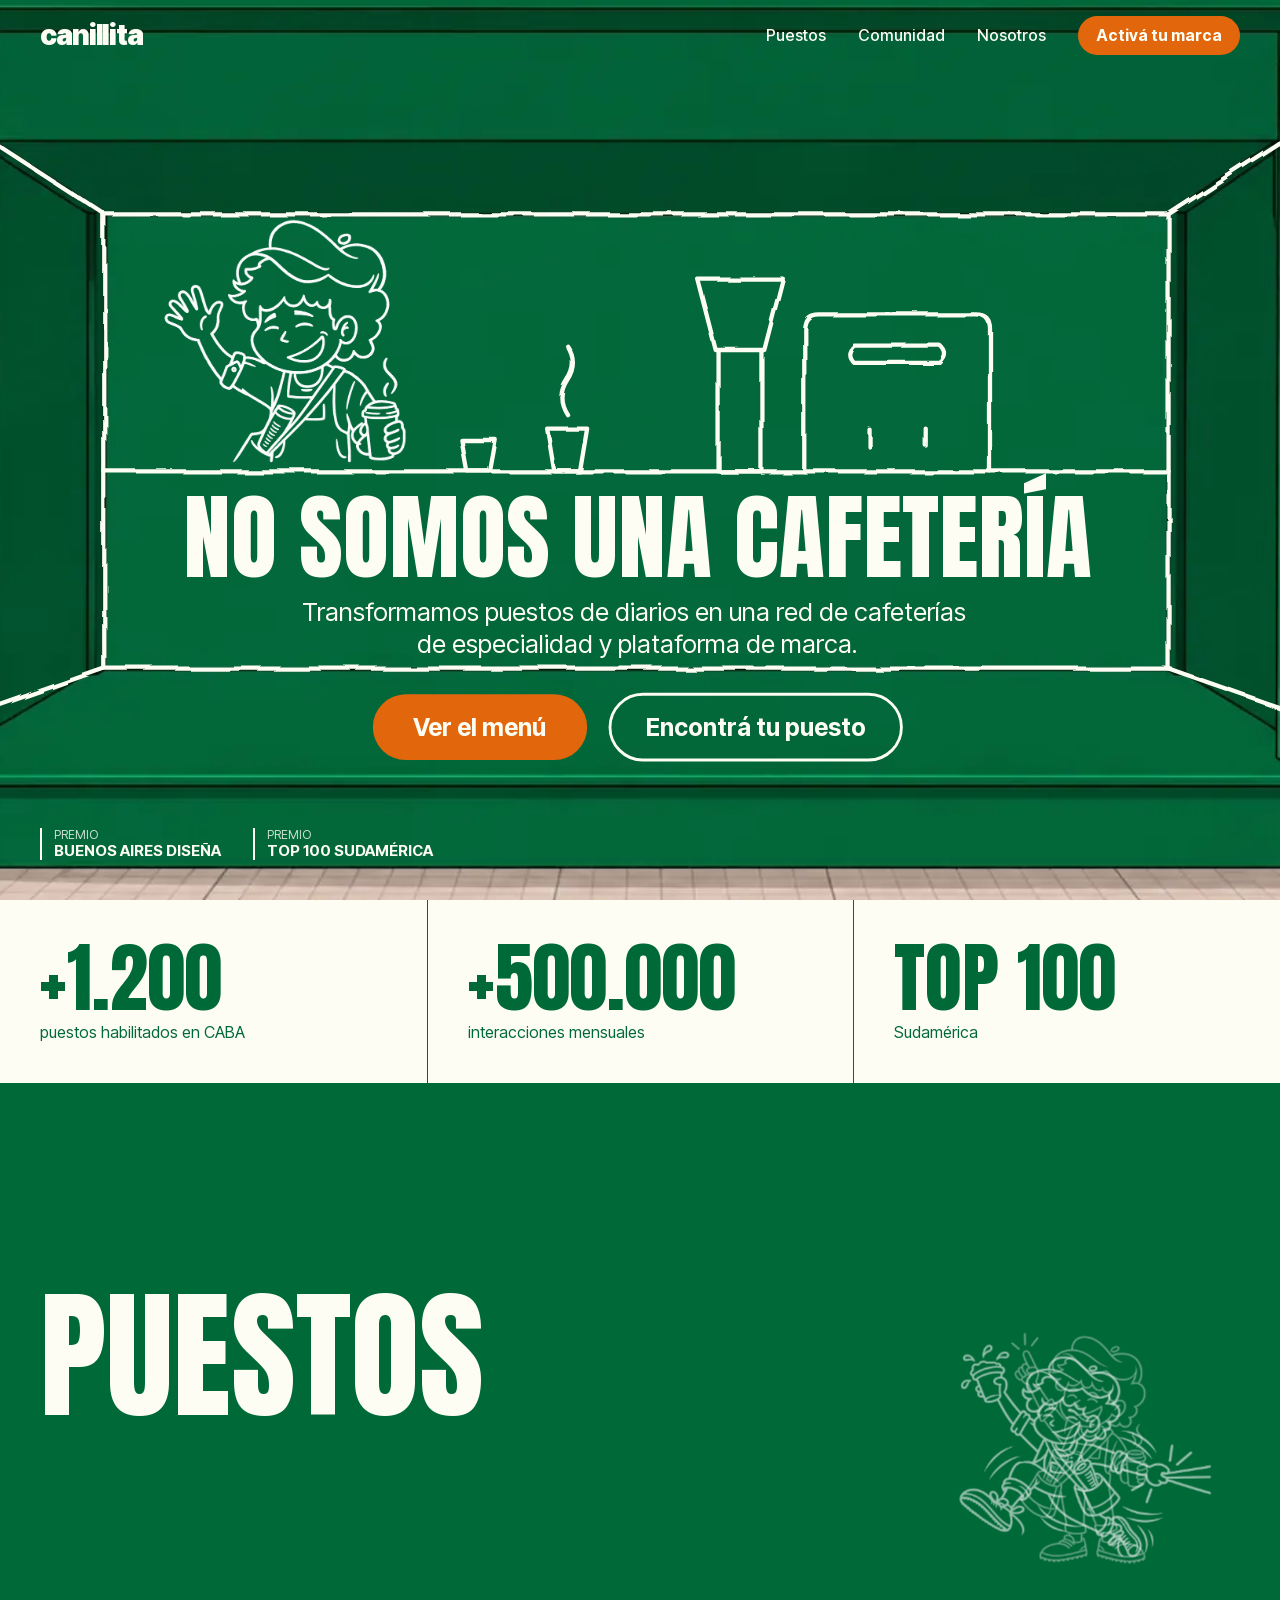
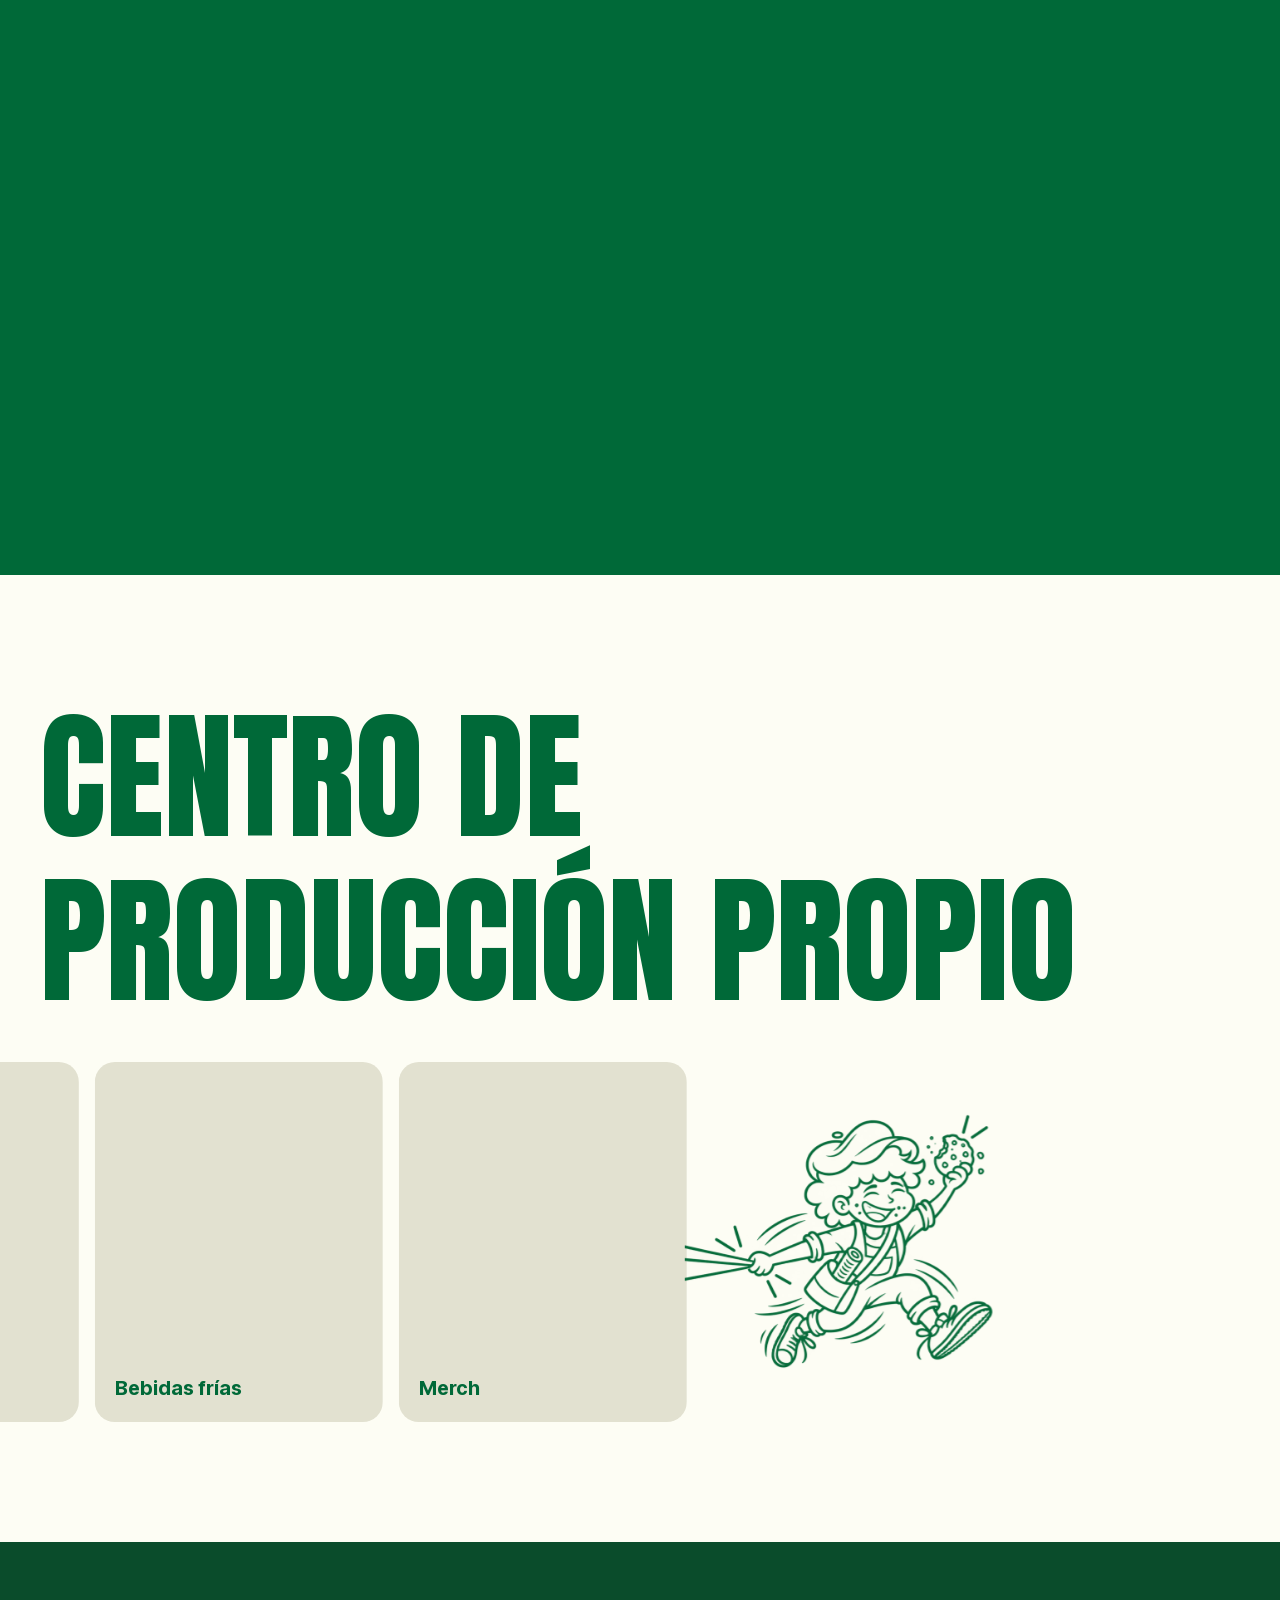
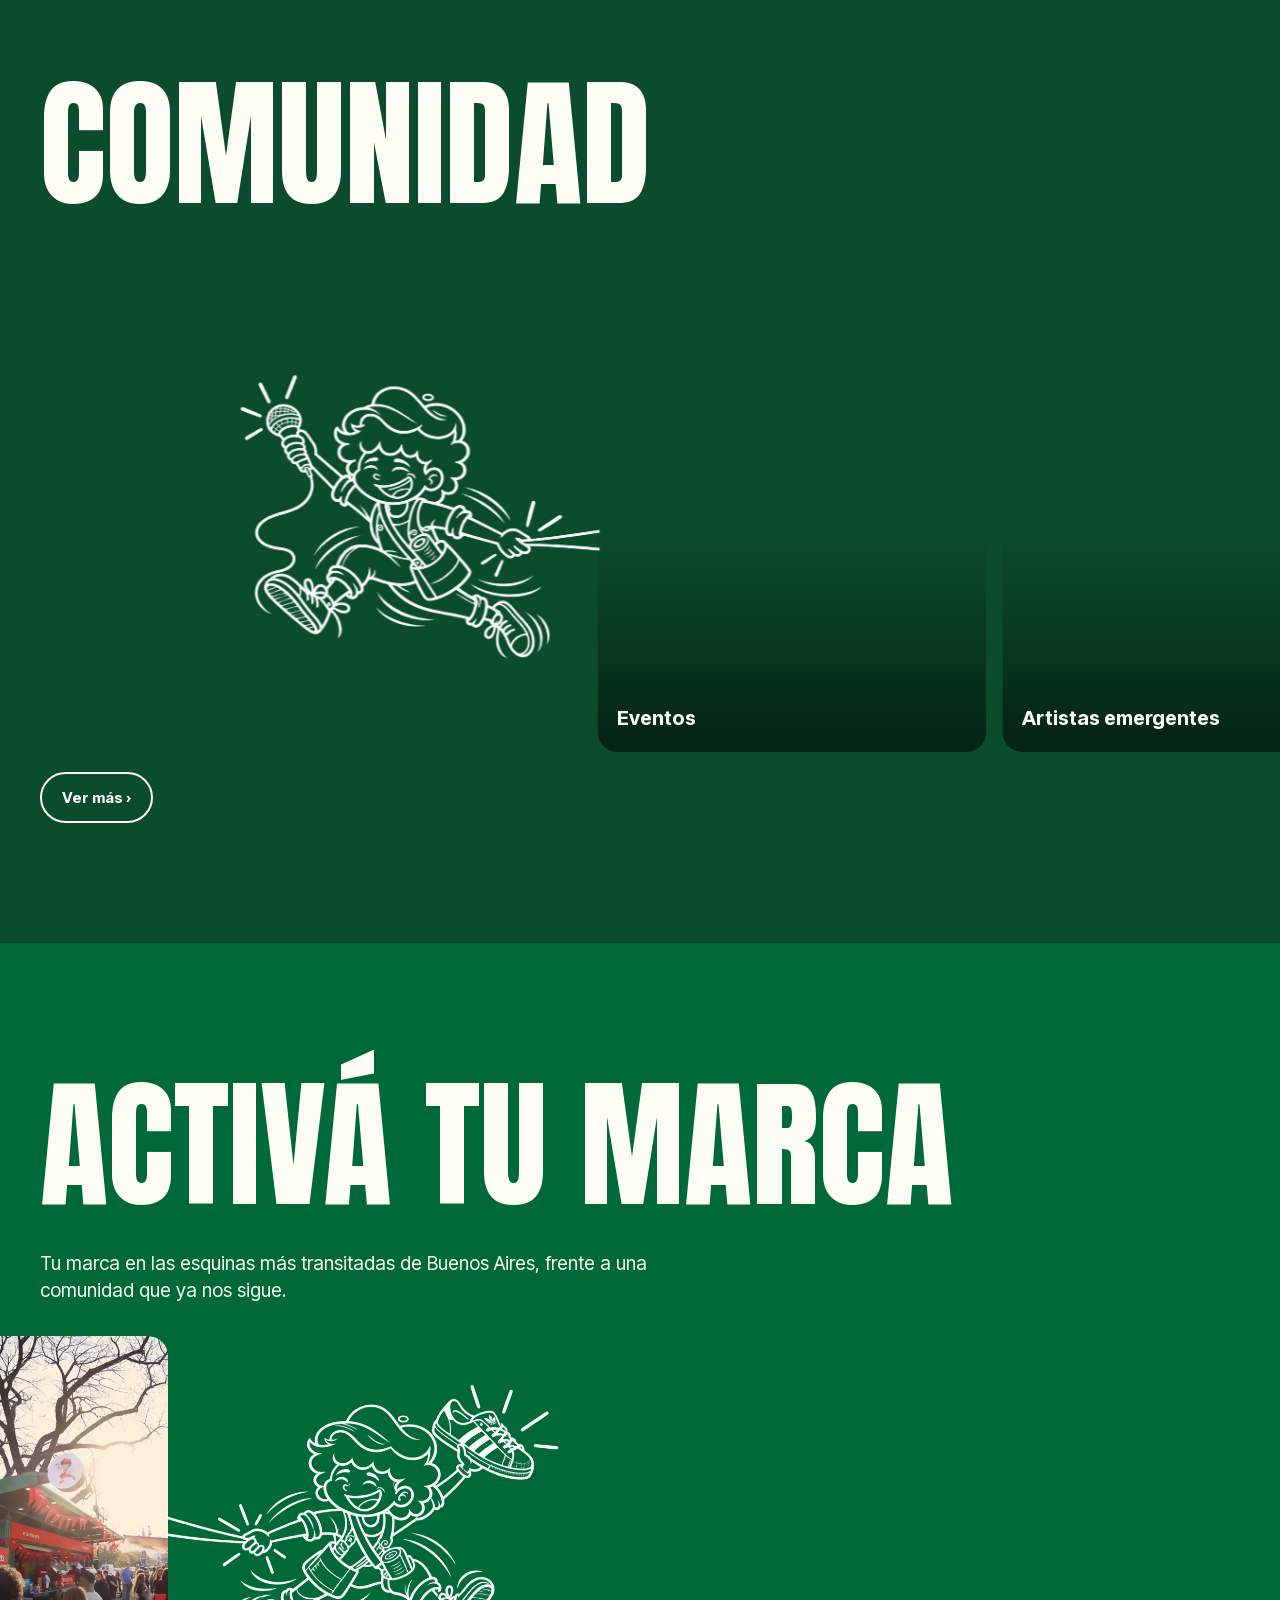
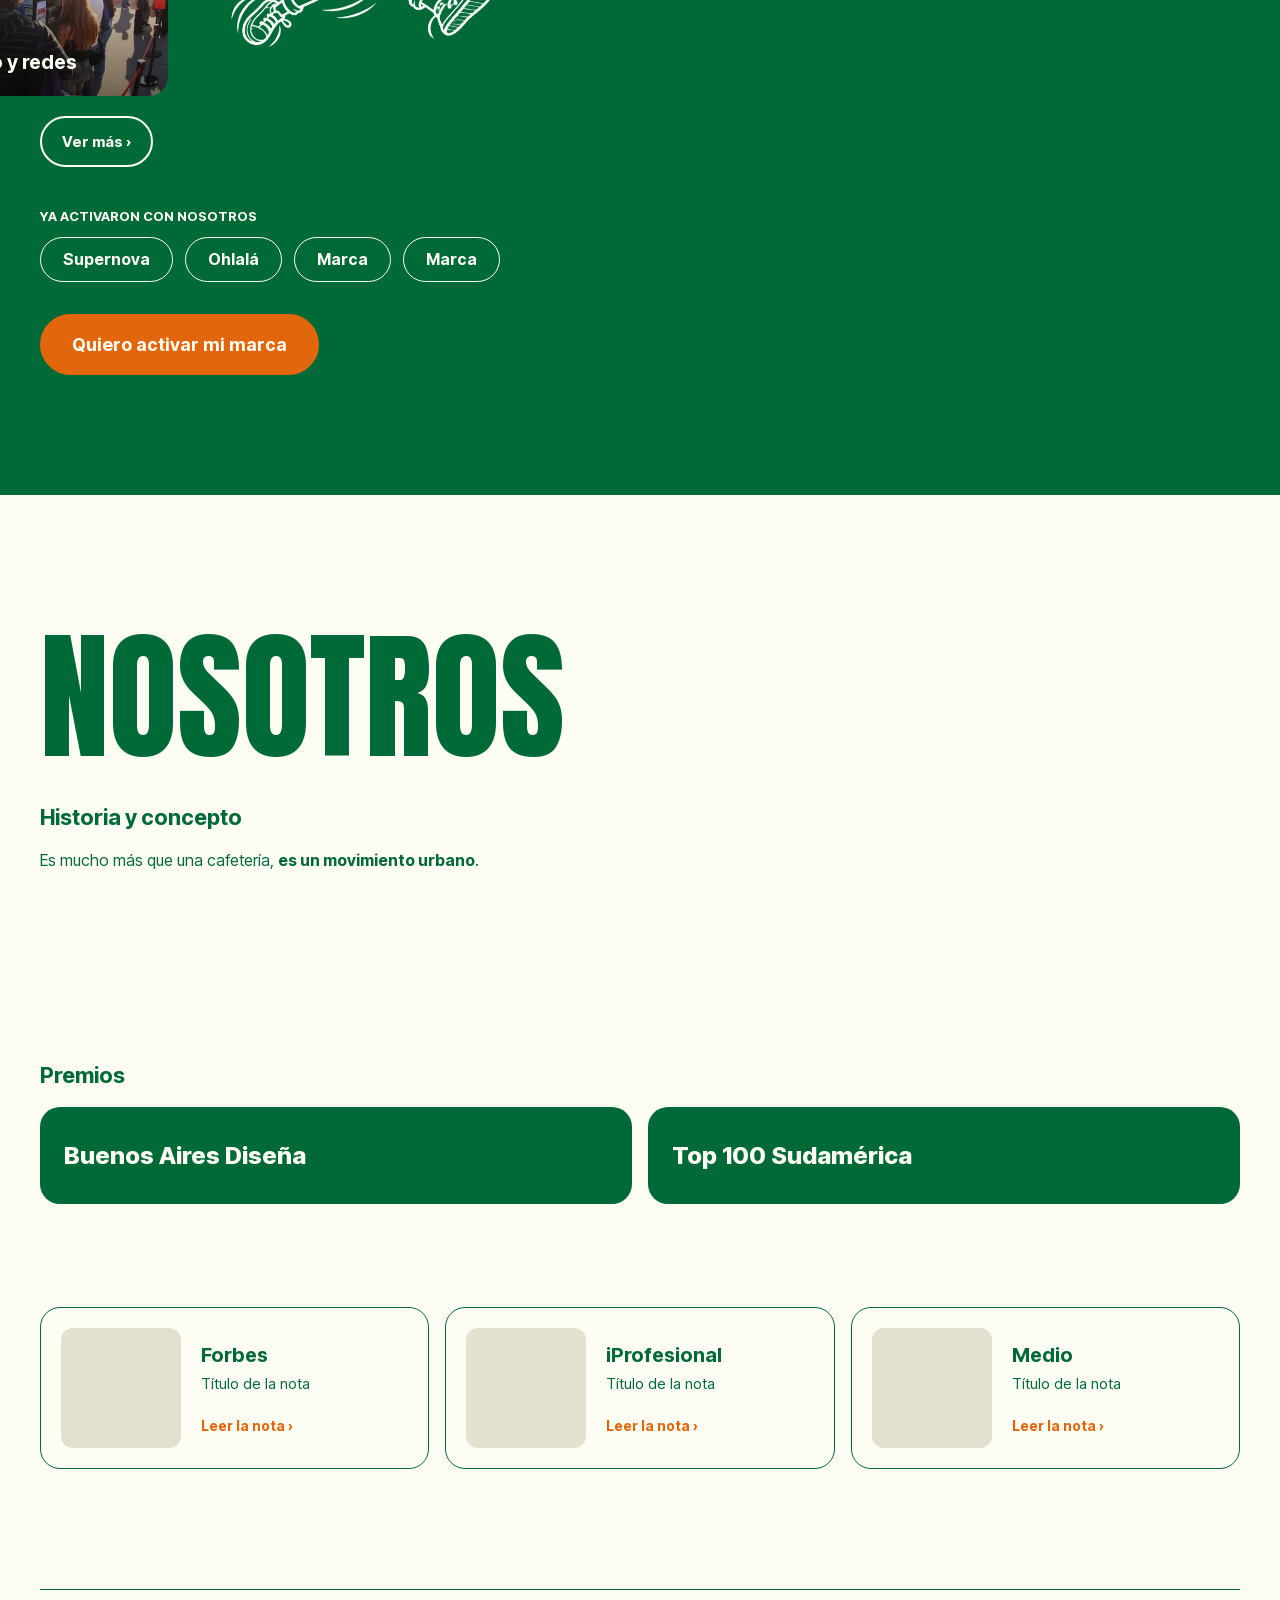
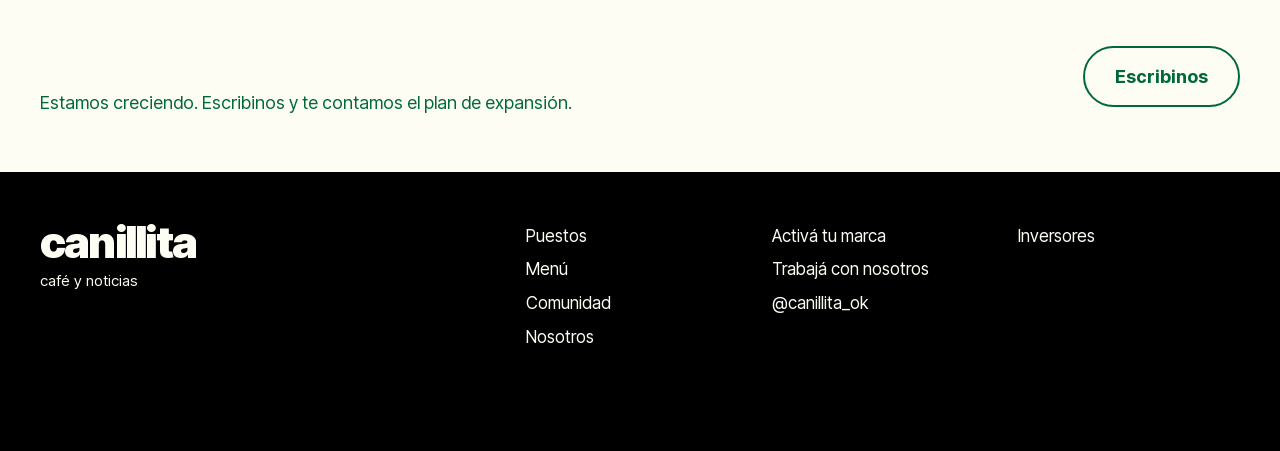
==== commit 8d0317b0: "Escena única del canillita, más secciones animadas y carruseles en celular - Números → Puestos con u" ====
--- a/index.html
+++ b/index.html
@@ -8,7 +8,7 @@
   <link rel="preload" as="font" type="font/woff2" href="fonts/anton.woff2" crossorigin>
   <link rel="preload" as="font" type="font/woff2" href="fonts/inter-tight.woff2" crossorigin>
   <link rel="preload" as="image" href="puestoAbierto.webp">
-  <link rel="stylesheet" href="styles.css?v=23">
+  <link rel="stylesheet" href="styles.css?v=29">
 </head>
 <body class="is-loading">
 
@@ -347,6 +347,6 @@
     </nav>
   </footer>
 
-  <script src="script.js?v=23"></script>
+  <script src="script.js?v=29"></script>
 </body>
 </html>
--- a/styles.css
+++ b/styles.css
@@ -338,32 +338,56 @@
 .stat span { font-size: 16px; }
 
 /* números que aparecen de a uno a medida que el canillita los señala */
-.stats.is-staged .stat > * { opacity: 0; transform: translateY(16px); transition: opacity .45s ease, transform .45s ease; }
+.stats.is-staged .stat > * {
+  opacity: 0;
+  transform: translateY(36px) scale(.92);
+  transform-origin: left bottom;
+  transition: opacity .4s ease, transform .55s cubic-bezier(.3, 1.5, .5, 1);
+}
 .stats.is-staged .stat.is-in > * { opacity: 1; transform: none; }
 
-/* el canillita entero, parado en el borde de arriba de Puestos (zona verde), señalando hacia los números */
-.puestos__pointer {
-  position: absolute;
-  top: 6px;
+/* el canillita de la escena Números → Puestos: un solo elemento con dos poses que se funden.
+   script.js lo mueve (transform) y le cambia el alto (--h); el punto de anclaje es su centro. */
+.puestos__cani {
+  position: absolute;
   left: 0;
-  height: 108px;
-  aspect-ratio: 426 / 700;
+  top: 0;
+  z-index: 2;
+  width: 0;
+  height: 0;
   pointer-events: none;
   opacity: 0;
-  transform: translate(var(--x, 0px), calc(var(--drop, 0) * var(--drop-dist, 150px)));
-  transition: transform .5s cubic-bezier(.4, 1.3, .5, 1), opacity .25s ease;
-}
-.puestos__pointer.is-in { opacity: calc(1 - var(--drop, 0)); }
-.puestos__pointer img { display: block; width: 100%; height: 100%; }
-
-/* títulos que suben desde abajo (script.js agrega .rise y los envuelve en .rise__inner) */
-.rise { overflow: hidden; padding-top: .06em; }
+  transition: opacity .25s ease;
+  will-change: transform;
+}
+.puestos__cani.is-in { opacity: 1; }
+.puestos__cani img {
+  position: absolute;
+  left: 0;
+  top: 0;
+  height: var(--h, 150px);
+  width: auto;
+  max-width: none;
+  transform: translate(-50%, -50%);
+}
+.puestos__cani-run { opacity: 0; }
+@media (min-width: 761px) { #puestos { padding-top: 190px; } }   /* lugar en el verde para el canillita */
+
+/* títulos que suben desde abajo, palabra por palabra (script.js arma .rise__word > .rise__inner) */
+.rise__word {
+  display: inline-block;
+  overflow: hidden;
+  vertical-align: top;
+  padding-top: .12em;              /* lugar para las tildes de las mayúsculas */
+  margin-top: -.12em;
+}
 .rise__inner {
-  display: block;
-  transform: translateY(115%);
-  transition: transform .8s cubic-bezier(.2, .8, .2, 1);
+  display: inline-block;
+  transform: translateY(110%);
+  transition: transform .9s cubic-bezier(.2, .8, .2, 1);
 }
 .rise.is-in .rise__inner { transform: none; }
+.rise:not(.is-in) .rise__inner { transition-duration: 0s; transition-delay: 0s !important; }
 
 /* GRIDS */
 .grid { display: grid; gap: 16px; }
@@ -608,29 +632,21 @@
 /* el canillita agachándose detrás del estante de la portada (--duck: 0 → 1 con el scroll) */
 .cani image { transform: translateY(calc(var(--duck, 0) * 1150px)); }
 
-/* puestos traídos desde la derecha por el canillita que tira de la soga (--pull: 0 → 1 con el scroll) */
+/* puestos traídos desde la derecha (--tx lo calcula script.js) */
 #puestos { position: relative; overflow: hidden; }
 .place { position: relative; }
-#puestos.is-pulled .place { transform: translateX(calc((1 - var(--pull, 0)) * 105vw)); will-change: transform; }
-.place__runner {
-  position: absolute;
-  right: calc(100% - 2px);        /* la soga termina justo en el borde del primer puesto */
-  top: 48px;
-  height: min(300px, 60%);
-  aspect-ratio: 760 / 681;
-  pointer-events: none;
-  transition: opacity .2s ease;
-}
-.place__runner img { display: block; width: 100%; height: 100%; }
+#puestos.is-pulled [data-tx] { transform: translateX(var(--tx, 0px)); will-change: transform; }
 
 /* Centro de producción y Comunidad: tarjetas traídas desde un costado
    (--pull: 0 → 1 con el scroll; --dir: -1 desde la izquierda, 1 desde la derecha) */
 .is-pulled-x { overflow: hidden; }
-.is-pulled-x .grid { position: relative; }
-.is-pulled-x .card,
+.is-pulled-x[data-pull-box],
+.is-pulled-x [data-pull-box] { position: relative; }
+.is-pulled-x [data-pull],
 .grid__runner { transform: translateX(calc((1 - var(--pull, 0)) * 105vw * var(--dir, -1))); will-change: transform; }
 .grid__runner {
   position: absolute;
+  z-index: 2;
   pointer-events: none;
   transition: opacity .2s ease;
 }
@@ -943,15 +959,60 @@
   .invest { padding: 40px 0 48px; }
   .invest .btn { width: 100%; text-align: center; }
   #puestos { padding-top: 104px; }
-  .puestos__pointer { height: 92px; --drop-dist: 28px; }   /* baja poco, para no pisar el título */
-  .place__runner { top: 24px; height: 170px; }
+  /* números: una sola barra que va rotando los tres datos */
+  .stats { display: block; position: relative; height: 112px; overflow: hidden; }
+  .stat {
+    position: absolute;
+    inset: 0;
+    justify-content: center;
+    padding: 0 var(--gutter);
+    opacity: 0;
+    animation: stat-cycle 9s infinite;
+  }
+  .stat + .stat { border-top: 0; }
+  .stat:nth-child(2) { animation-delay: 3s; }
+  .stat:nth-child(3) { animation-delay: 6s; }
+  .stat strong { font-size: 52px; }
+
+  /* tarjetas en una sola fila, tipo carrusel: se deslizan con el dedo y la siguiente asoma */
+  #puestos .grid,
+  #productos .grid,
+  #comunidad .grid,
+  #activa .grid {
+    display: flex;
+    gap: 12px;
+    margin: 0 calc(var(--gutter) * -1);
+    padding: 0 var(--gutter);
+    overflow-x: auto;
+    scroll-snap-type: x mandatory;
+    scroll-padding-left: var(--gutter);
+    scrollbar-width: none;
+    -webkit-overflow-scrolling: touch;
+  }
+  #puestos .grid::-webkit-scrollbar,
+  #productos .grid::-webkit-scrollbar,
+  #comunidad .grid::-webkit-scrollbar,
+  #activa .grid::-webkit-scrollbar { display: none; }
+  #puestos .grid > *,
+  #productos .grid > *,
+  #comunidad .grid > *,
+  #activa .grid > * { flex: 0 0 78%; scroll-snap-align: start; }
+  #comunidad .grid .card { aspect-ratio: 4 / 5; }
   .footer { grid-template-columns: 1fr; padding-bottom: 56px; }
   .footer__nav { grid-template-columns: 1fr 1fr; }
   .footer__nav a { padding: 11px 0; }
 }
 
+@keyframes stat-cycle {
+  0% { opacity: 0; transform: translateY(18px); }
+  5%, 30% { opacity: 1; transform: none; }
+  35%, 100% { opacity: 0; transform: translateY(-18px); }
+}
+
 @media (prefers-reduced-motion: reduce) {
   .intro { display: none; }
+  .stat { animation: none; }
+  .stat:first-child { opacity: 1; }
   .slides img { animation: none; }
   .slides img:first-child { opacity: 1; }
 }
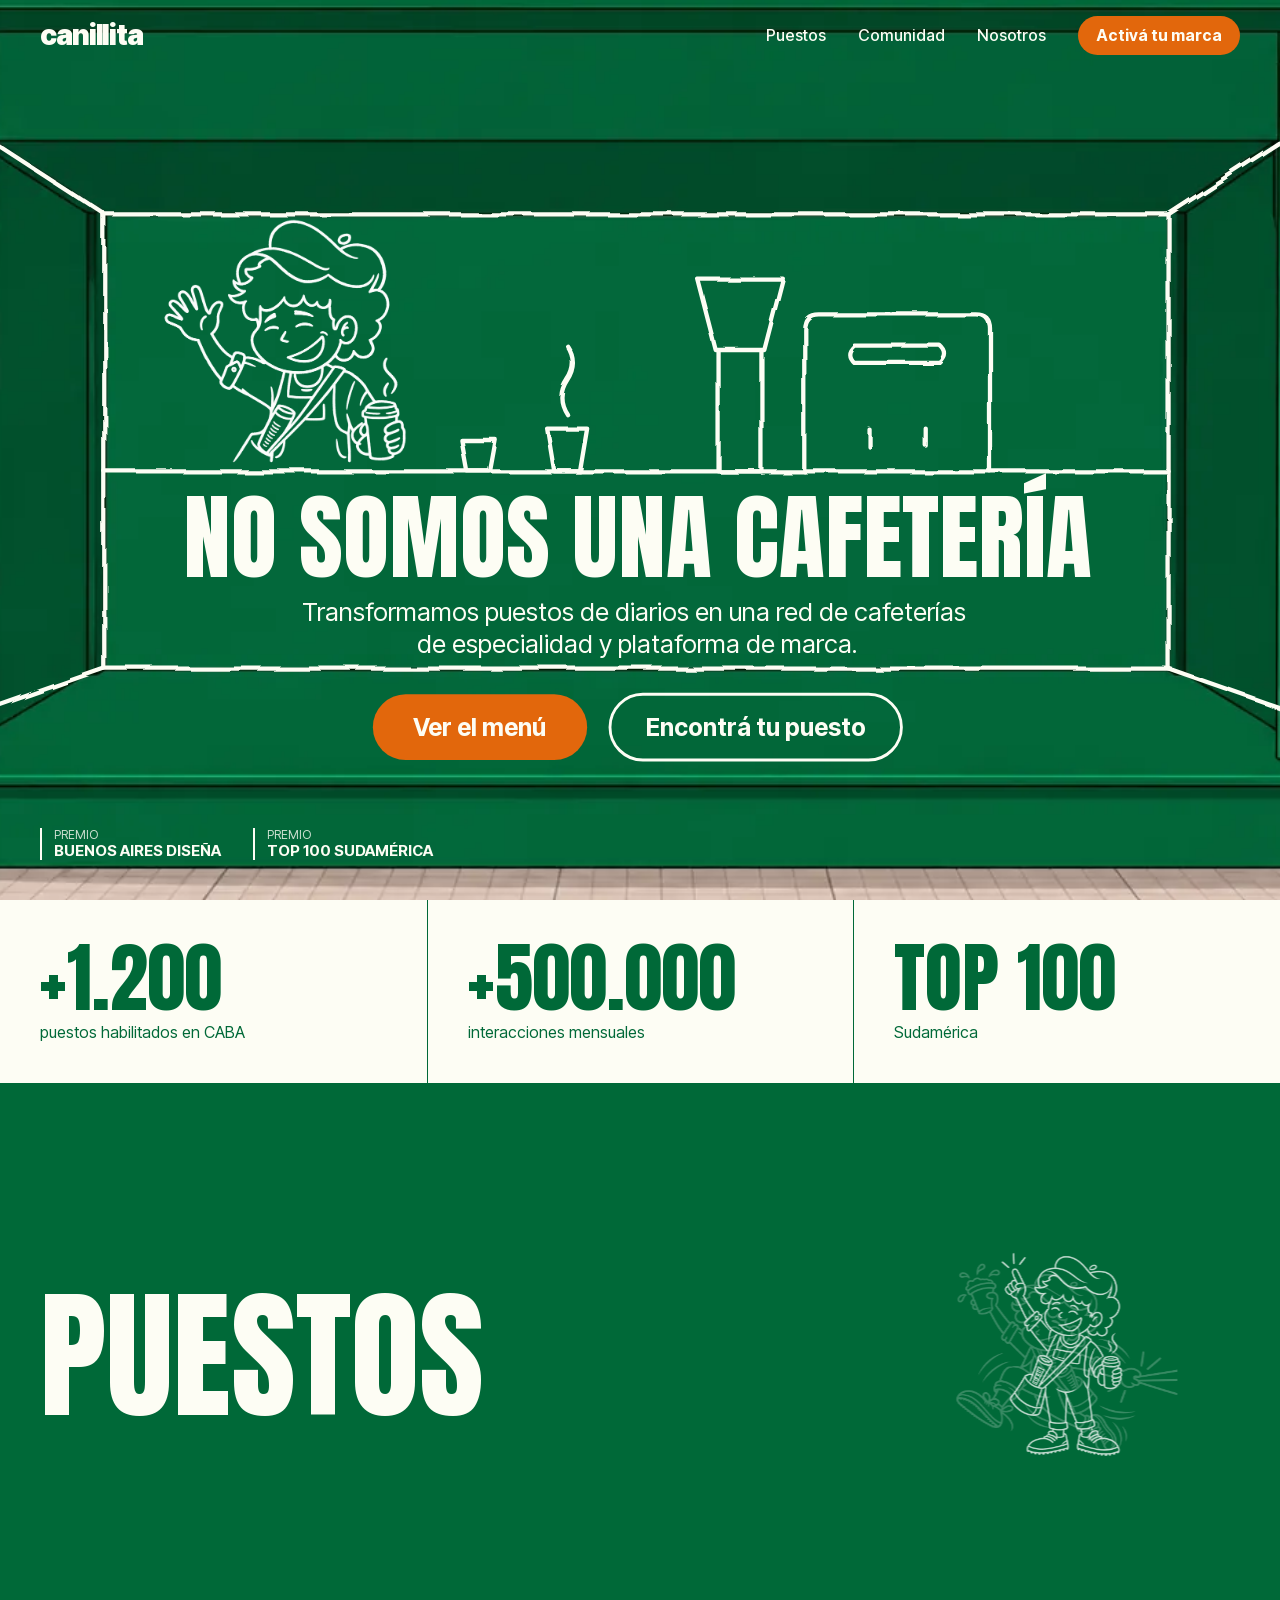
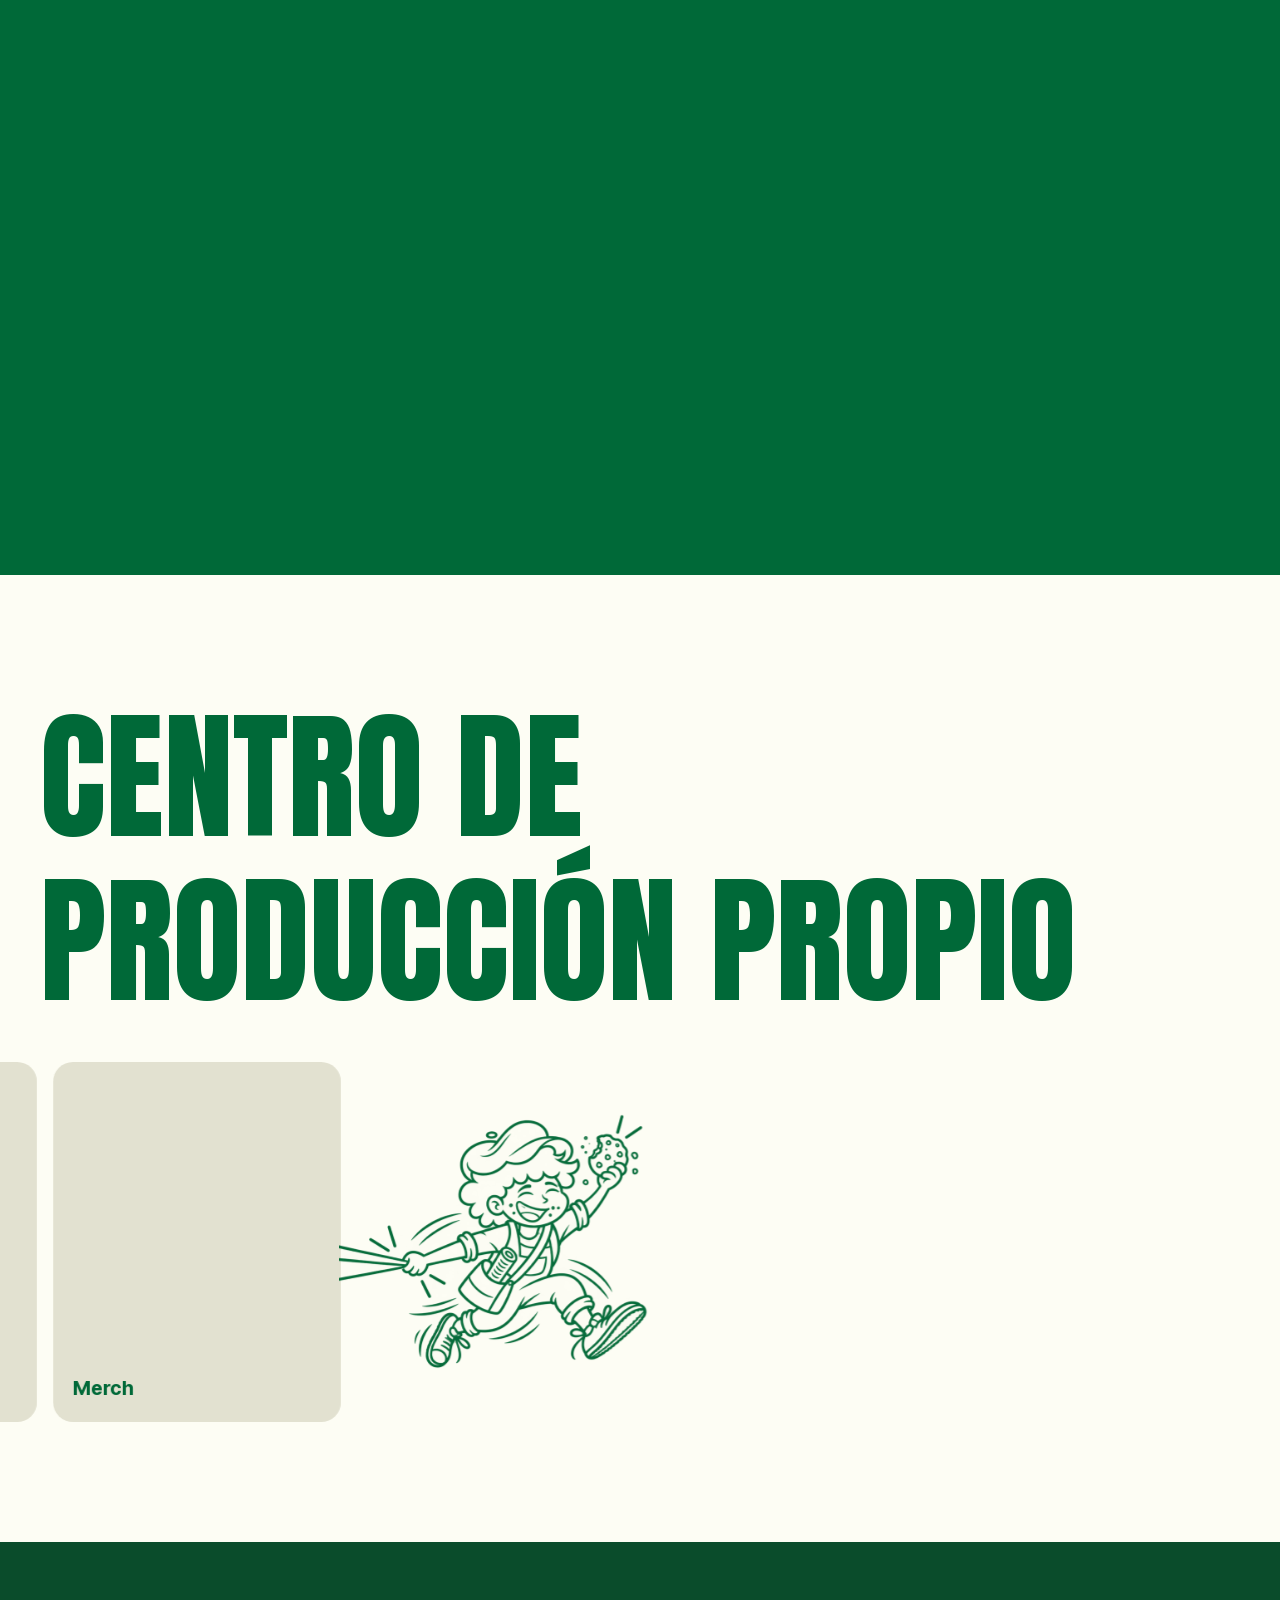
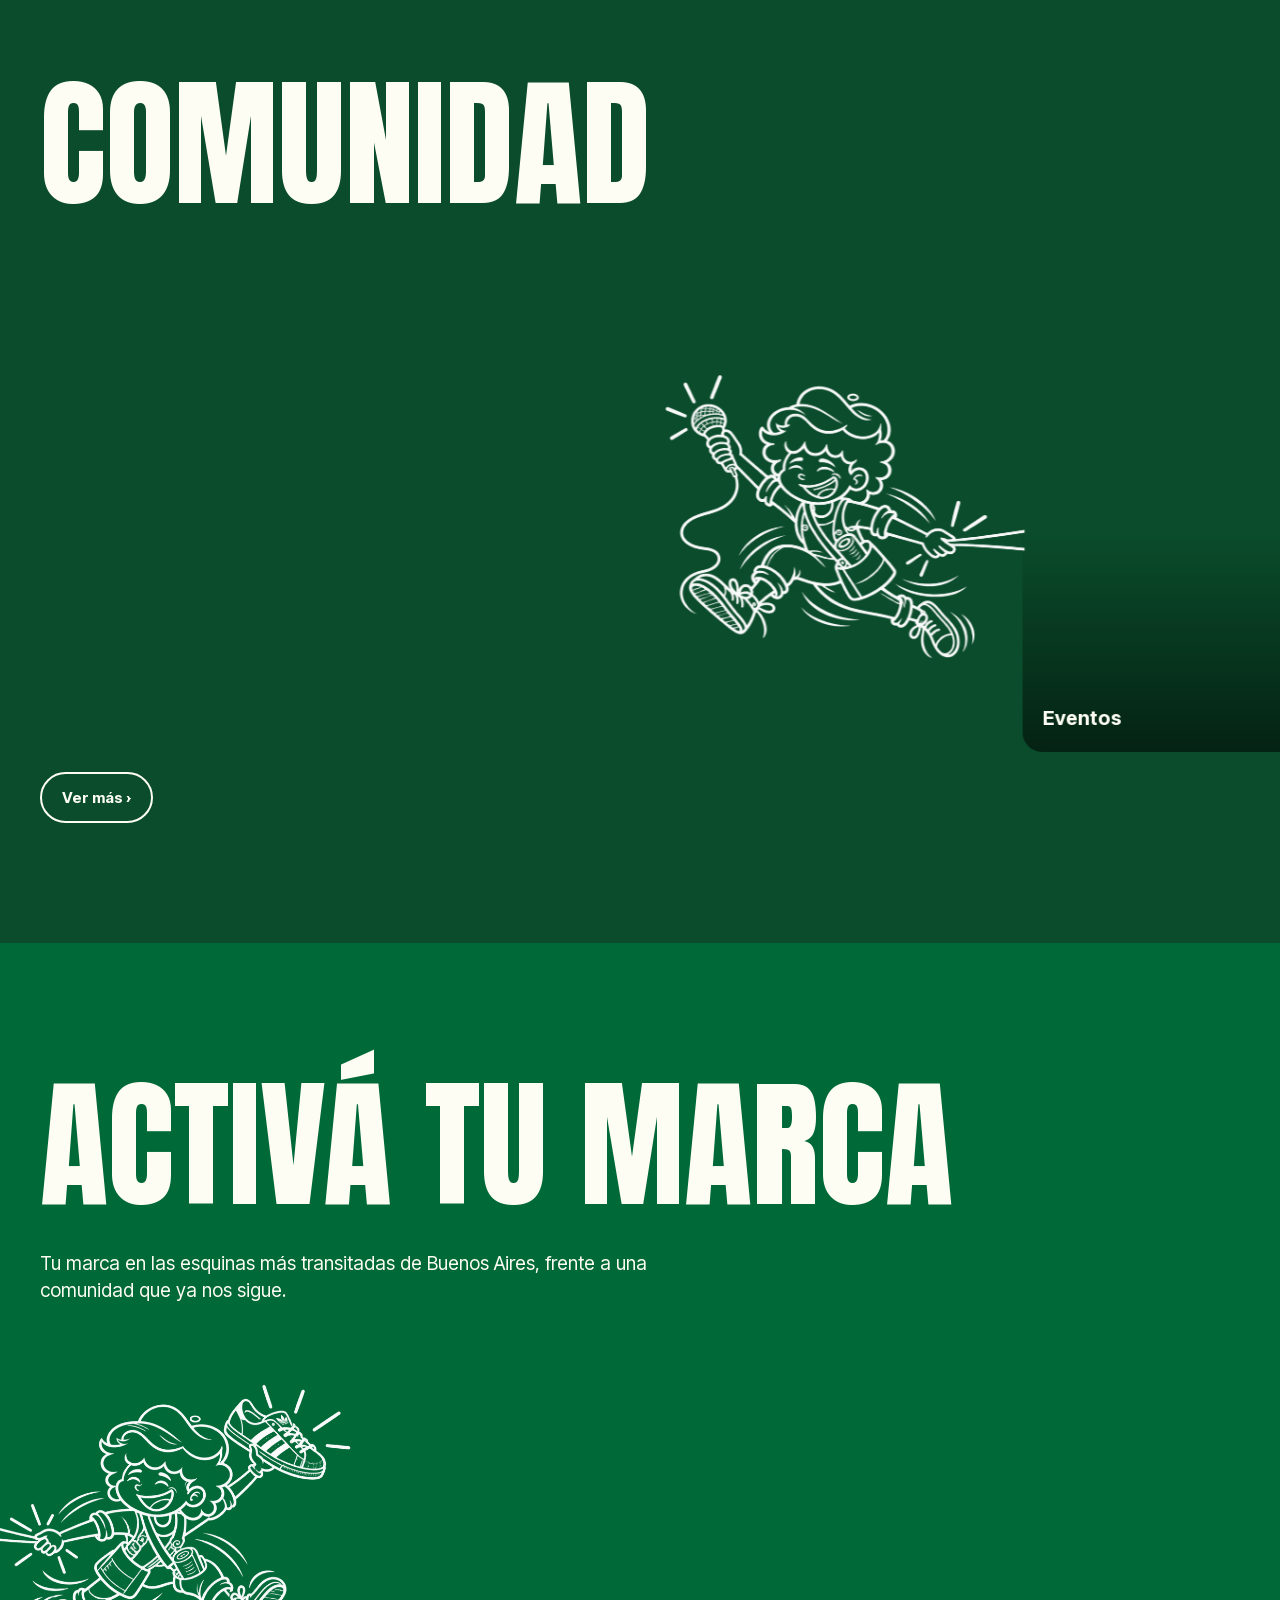
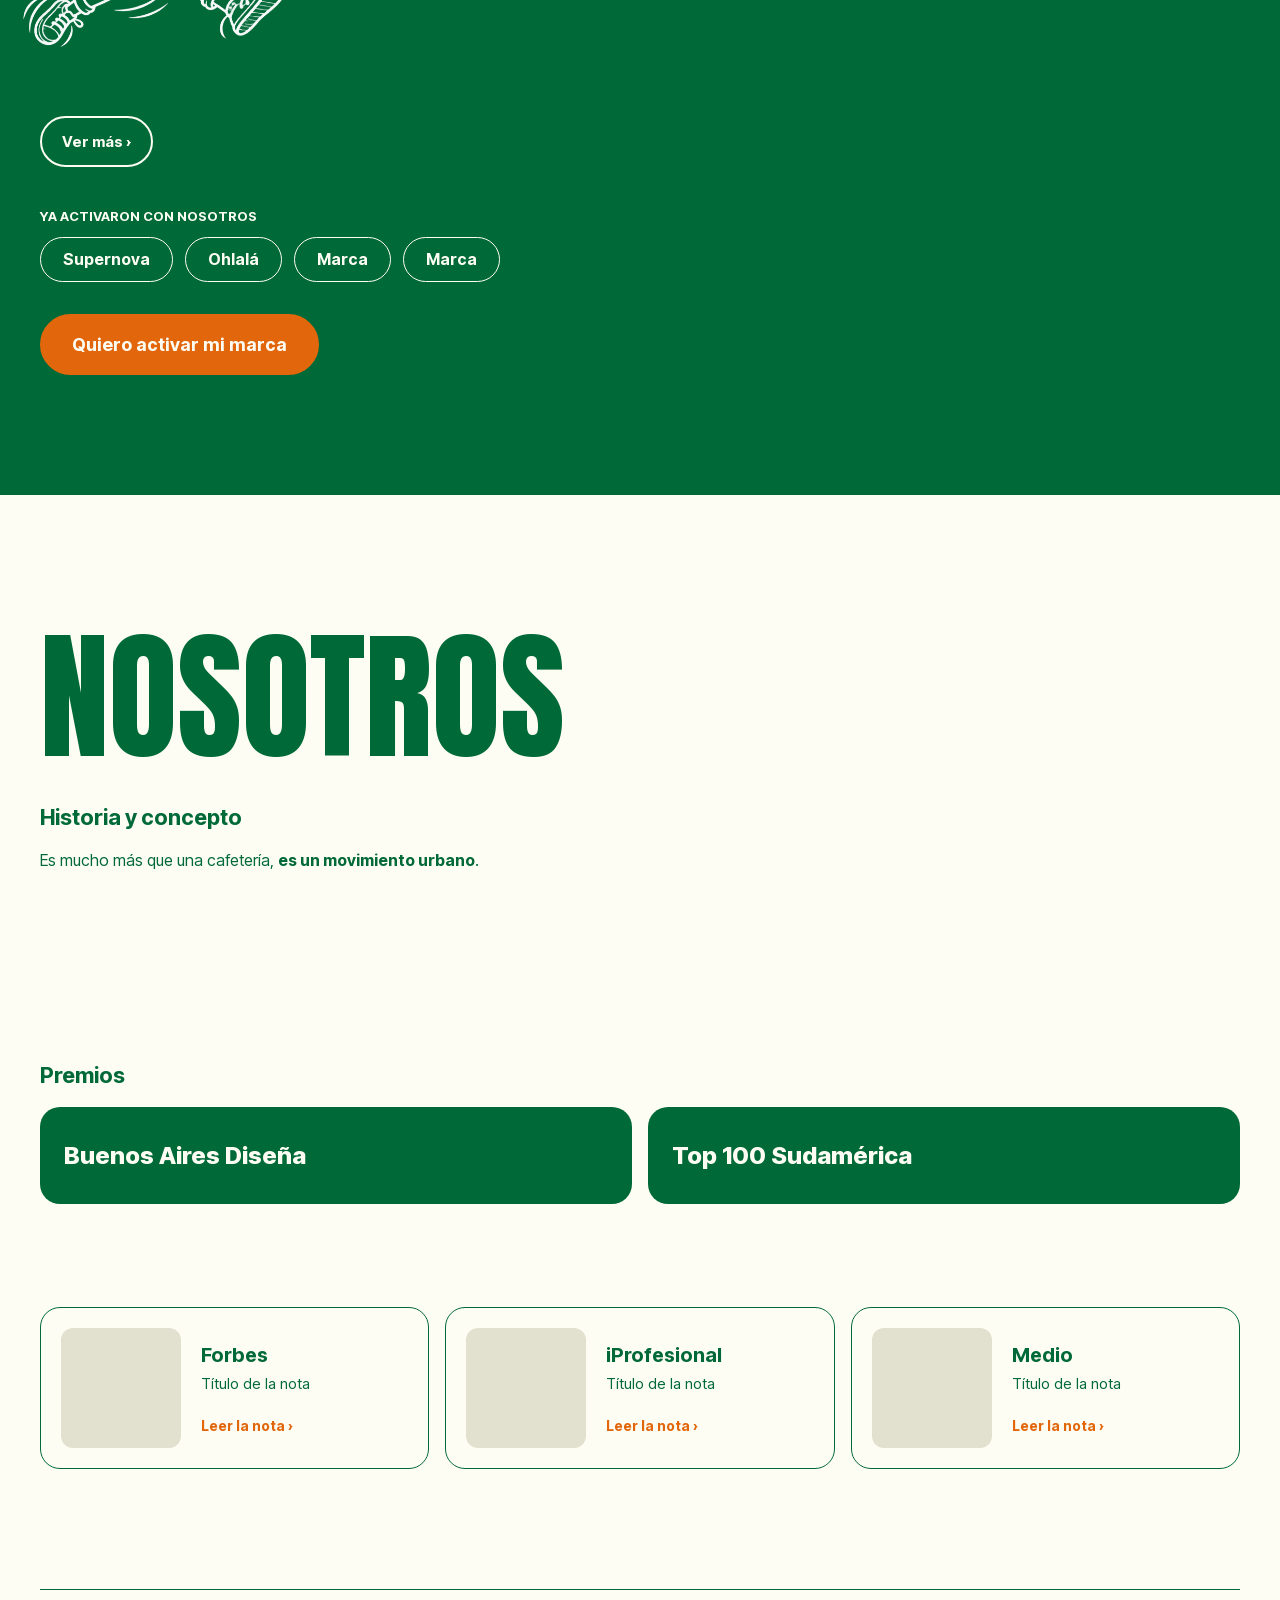
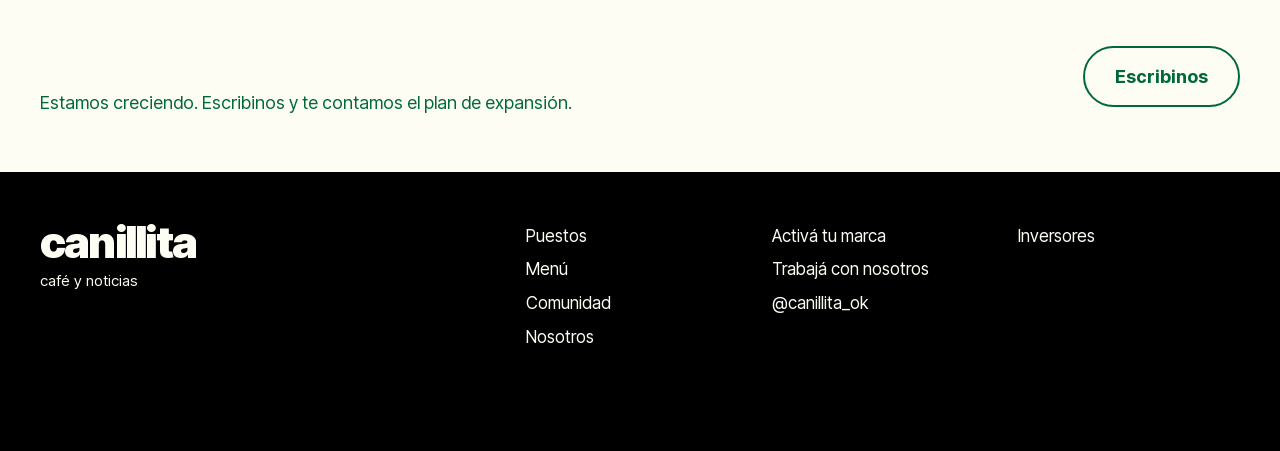
==== commit 3506bc81: "Celular: números en marquesina y carruseles que se traen una sola vez - La barra de números pasa en " ====
--- a/index.html
+++ b/index.html
@@ -8,7 +8,7 @@
   <link rel="preload" as="font" type="font/woff2" href="fonts/anton.woff2" crossorigin>
   <link rel="preload" as="font" type="font/woff2" href="fonts/inter-tight.woff2" crossorigin>
   <link rel="preload" as="image" href="puestoAbierto.webp">
-  <link rel="stylesheet" href="styles.css?v=29">
+  <link rel="stylesheet" href="styles.css?v=31">
 </head>
 <body class="is-loading">
 
@@ -347,6 +347,6 @@
     </nav>
   </footer>
 
-  <script src="script.js?v=29"></script>
+  <script src="script.js?v=31"></script>
 </body>
 </html>
--- a/styles.css
+++ b/styles.css
@@ -959,20 +959,23 @@
   .invest { padding: 40px 0 48px; }
   .invest .btn { width: 100%; text-align: center; }
   #puestos { padding-top: 104px; }
-  /* números: una sola barra que va rotando los tres datos */
-  .stats { display: block; position: relative; height: 112px; overflow: hidden; }
+  /* números: una sola barra donde los datos pasan en fila, en loop (script.js arma .stats__track) */
+  .stats { display: flex; overflow-x: auto; scrollbar-width: none; }
+  .stats::-webkit-scrollbar { display: none; }
+  .stats.is-marquee { display: block; overflow: hidden; }
+  .stats__track { display: flex; width: max-content; animation: stats-marquee 24s linear infinite; }
   .stat {
-    position: absolute;
-    inset: 0;
-    justify-content: center;
-    padding: 0 var(--gutter);
-    opacity: 0;
-    animation: stat-cycle 9s infinite;
+    flex: none;
+    flex-direction: row;
+    align-items: baseline;
+    gap: 10px;
+    padding: 18px 26px;
+    white-space: nowrap;
   }
-  .stat + .stat { border-top: 0; }
-  .stat:nth-child(2) { animation-delay: 3s; }
-  .stat:nth-child(3) { animation-delay: 6s; }
-  .stat strong { font-size: 52px; }
+  .stat + .stat { border-top: 0; border-left: 0; }
+  .stat { border-right: 1px solid var(--verde-cani); }
+  .stat strong { font-size: 40px; }
+  .stat span { font-size: 15px; }
 
   /* tarjetas en una sola fila, tipo carrusel: se deslizan con el dedo y la siguiente asoma */
   #puestos .grid,
@@ -1003,16 +1006,14 @@
   .footer__nav a { padding: 11px 0; }
 }
 
-@keyframes stat-cycle {
-  0% { opacity: 0; transform: translateY(18px); }
-  5%, 30% { opacity: 1; transform: none; }
-  35%, 100% { opacity: 0; transform: translateY(-18px); }
+@keyframes stats-marquee {
+  to { transform: translateX(-50%); }
 }
 
 @media (prefers-reduced-motion: reduce) {
   .intro { display: none; }
-  .stat { animation: none; }
-  .stat:first-child { opacity: 1; }
+  .stats__track { animation: none; }
+  .stats.is-marquee { overflow-x: auto; }
   .slides img { animation: none; }
   .slides img:first-child { opacity: 1; }
 }
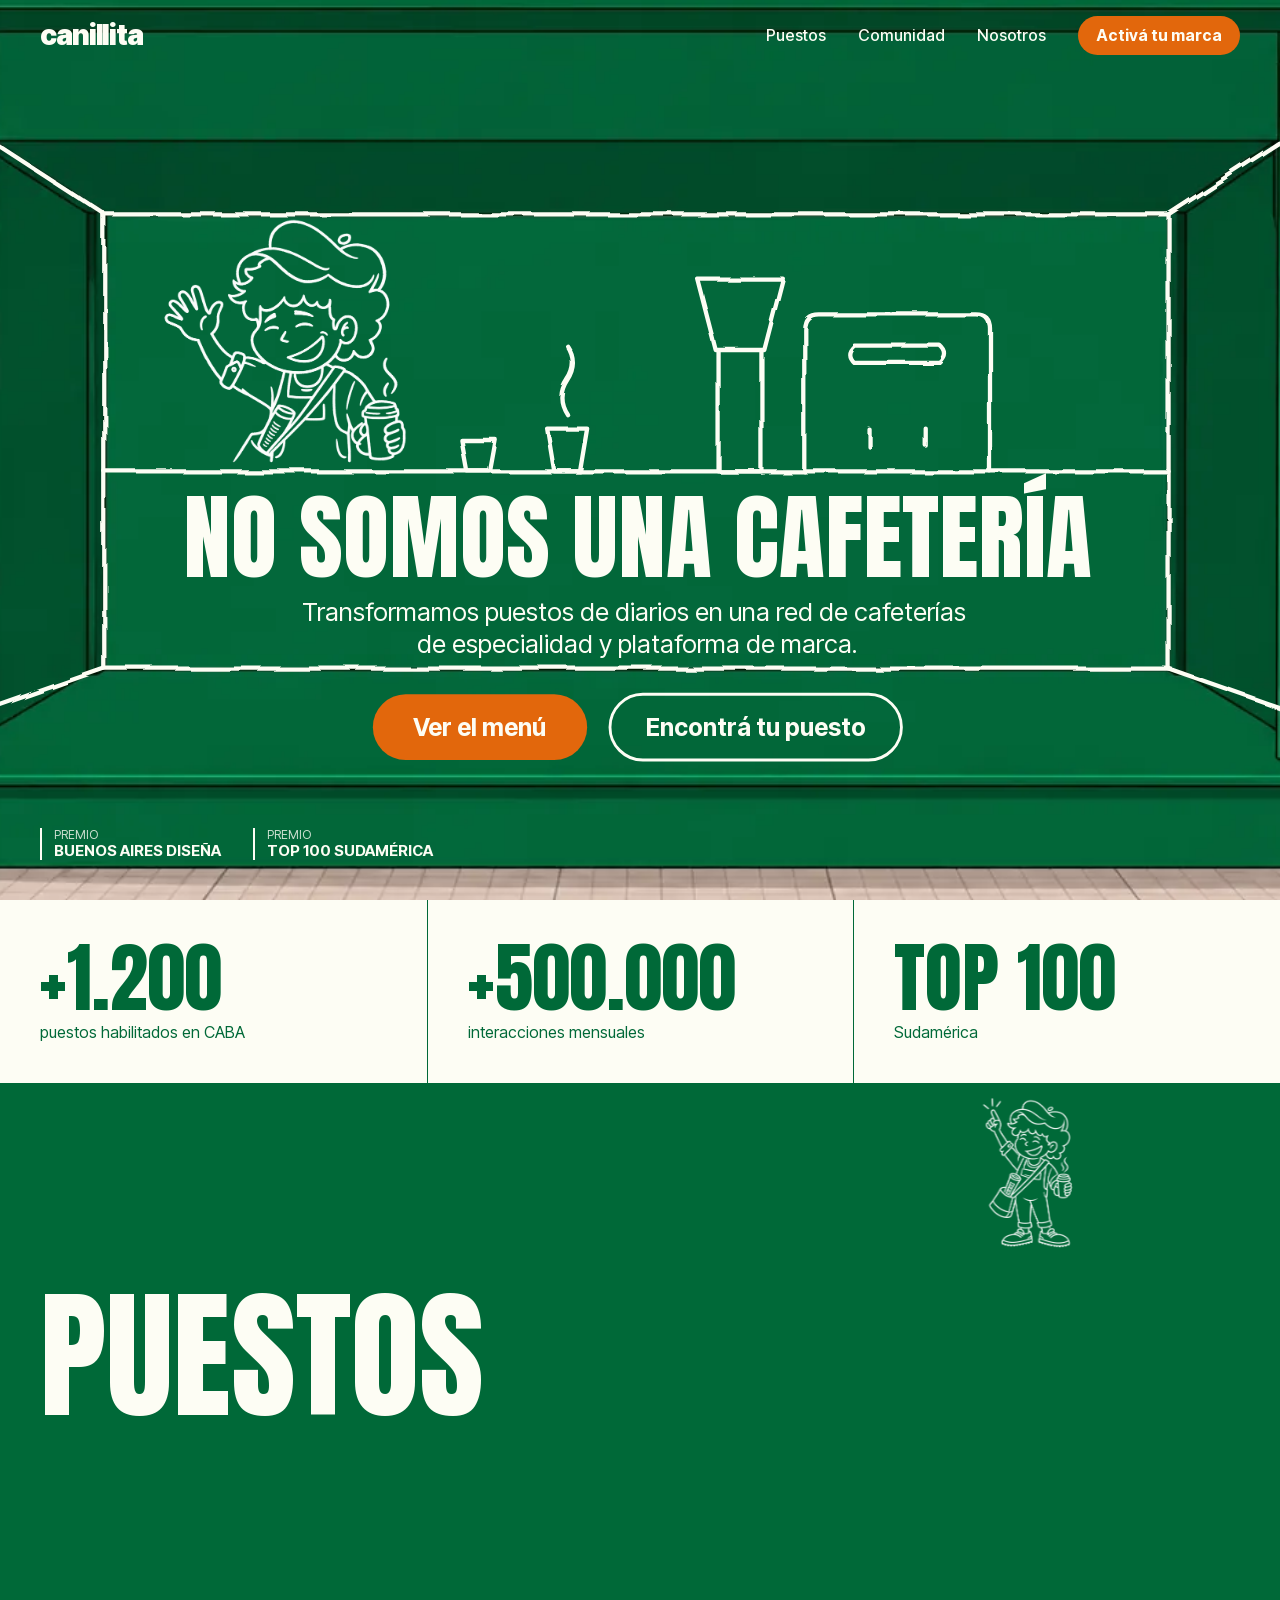
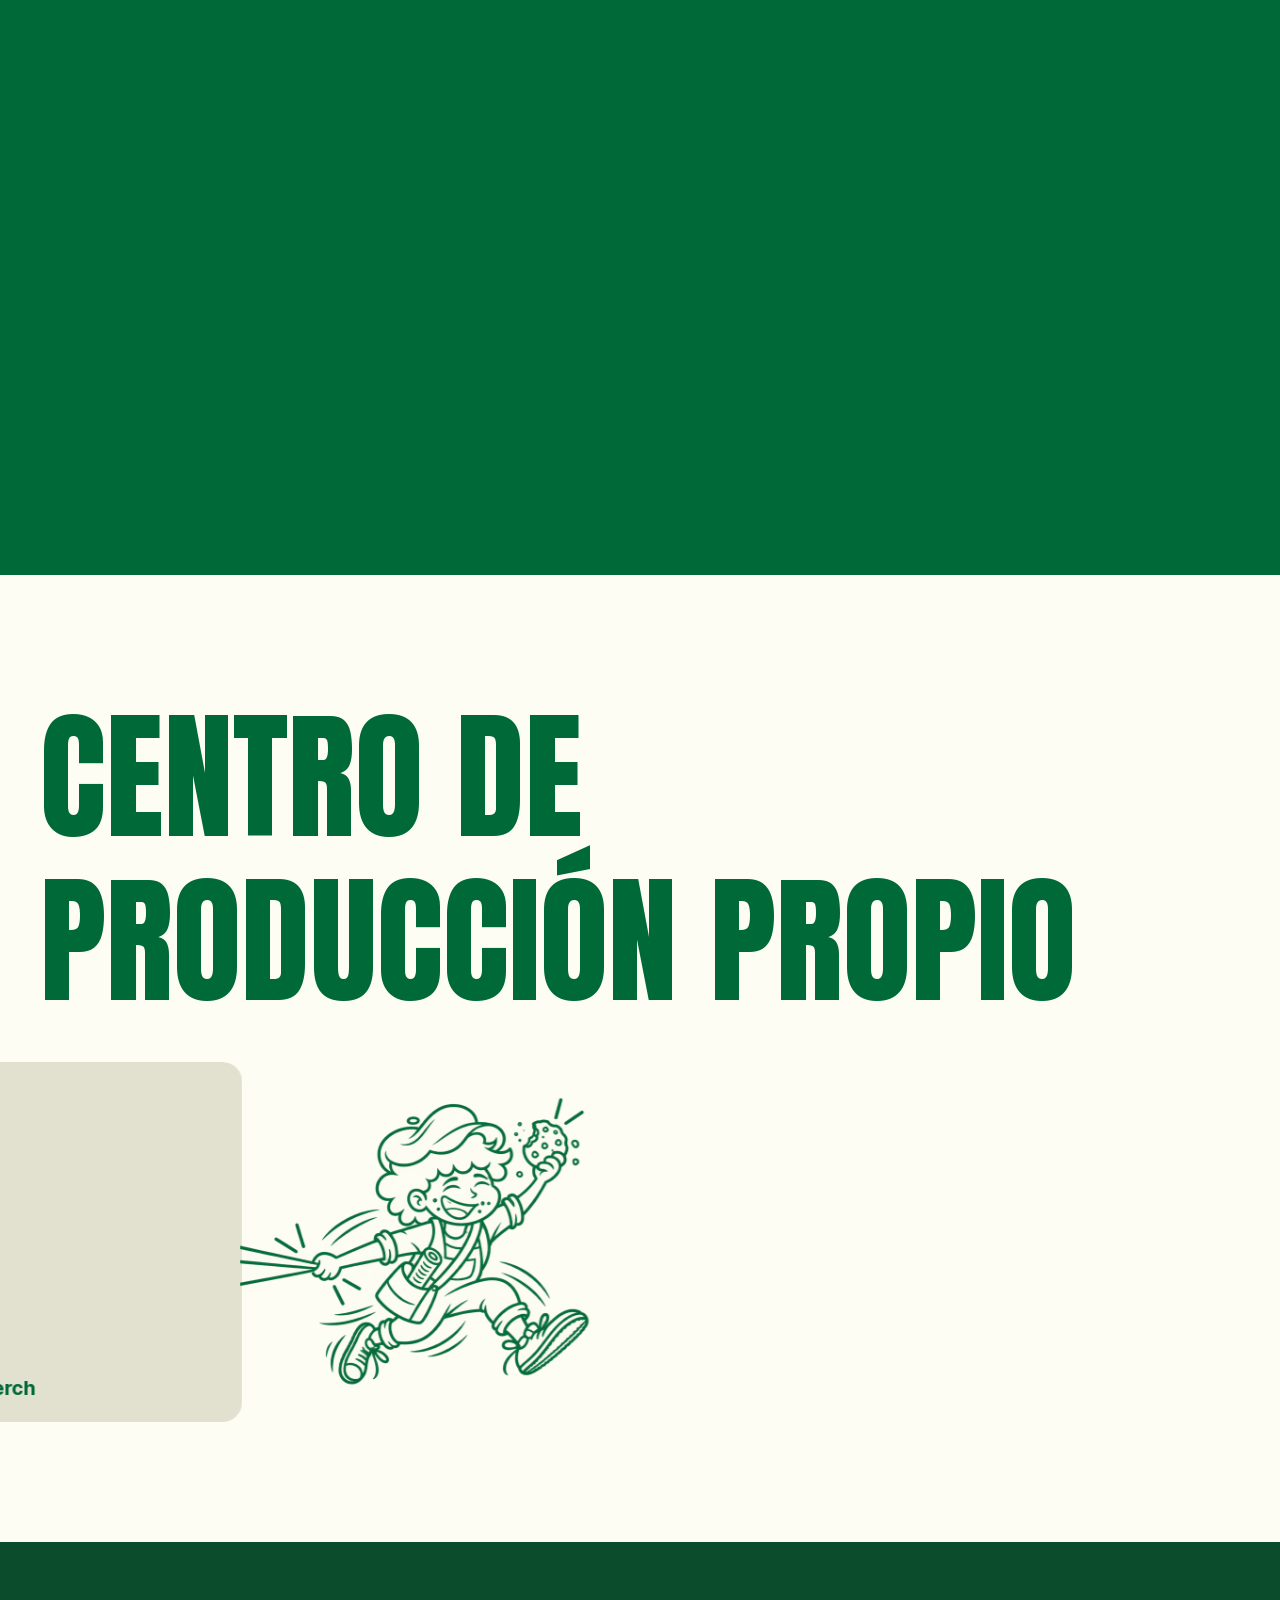
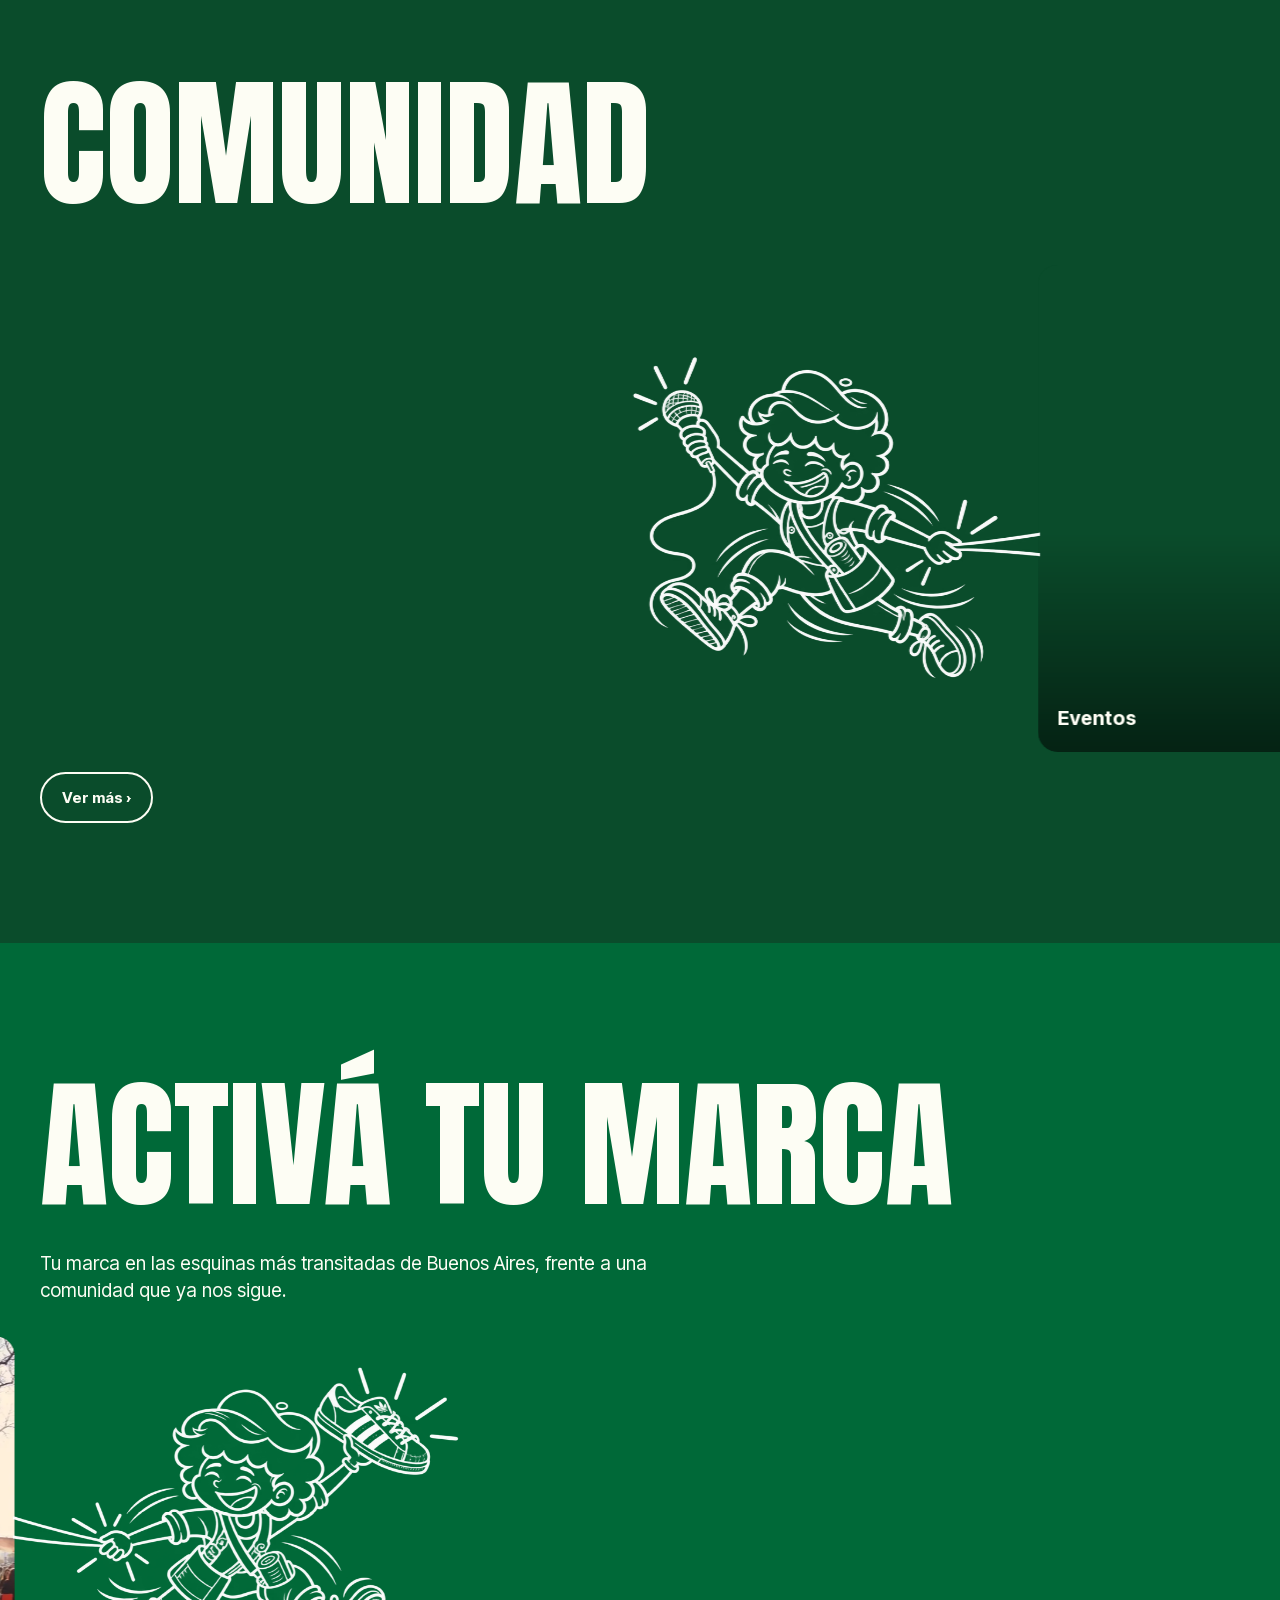
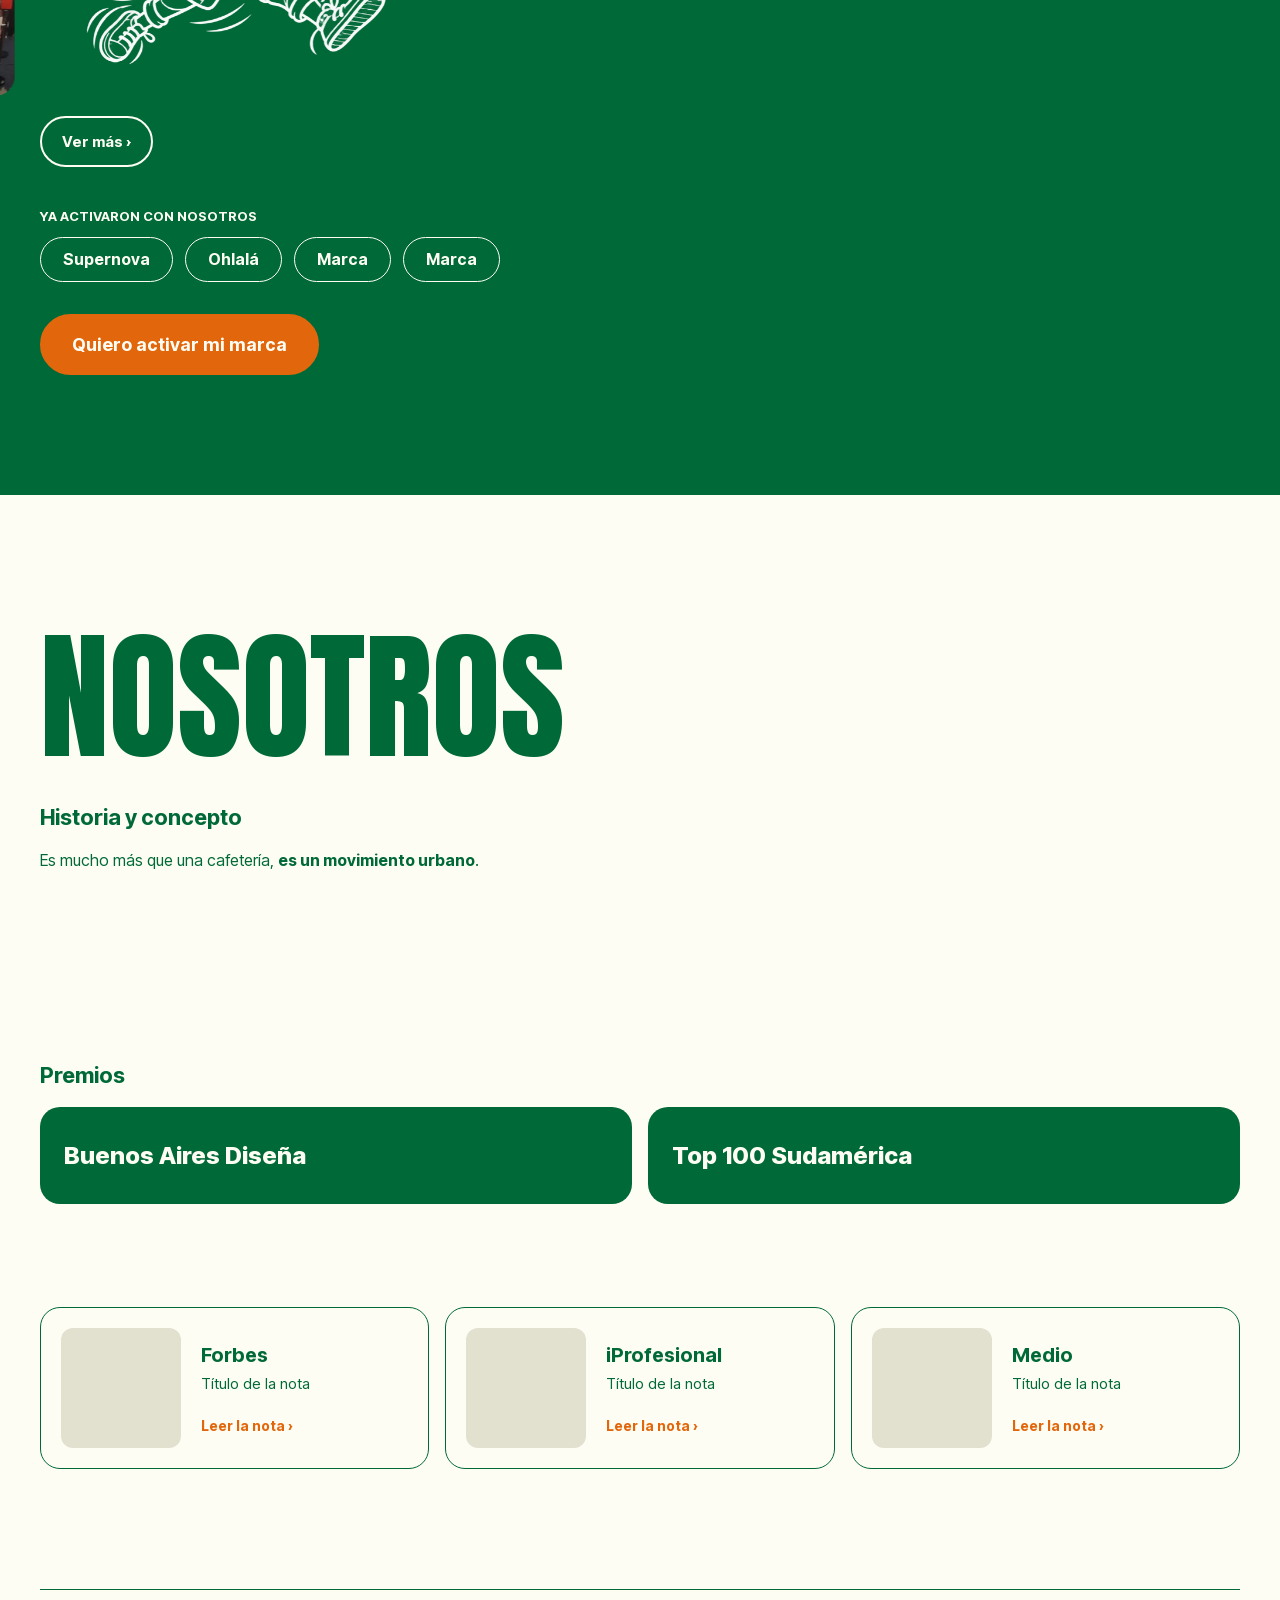
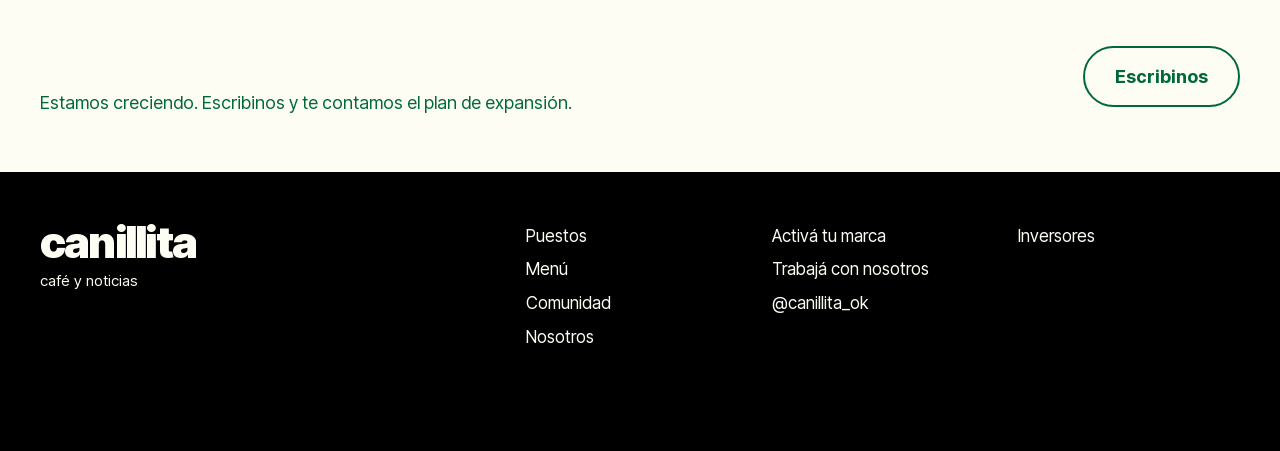
==== commit 2a214ecc: "Arrastre del canillita más visible y números que quedan fijos - El canillita cruza a ritmo parejo, m" ====
--- a/index.html
+++ b/index.html
@@ -8,7 +8,7 @@
   <link rel="preload" as="font" type="font/woff2" href="fonts/anton.woff2" crossorigin>
   <link rel="preload" as="font" type="font/woff2" href="fonts/inter-tight.woff2" crossorigin>
   <link rel="preload" as="image" href="puestoAbierto.webp">
-  <link rel="stylesheet" href="styles.css?v=31">
+  <link rel="stylesheet" href="styles.css?v=33">
 </head>
 <body class="is-loading">
 
@@ -347,6 +347,6 @@
     </nav>
   </footer>
 
-  <script src="script.js?v=31"></script>
+  <script src="script.js?v=33"></script>
 </body>
 </html>
--- a/styles.css
+++ b/styles.css
@@ -651,6 +651,14 @@
   transition: opacity .2s ease;
 }
 .grid__runner.is-flipped img { transform: scaleX(-1); }
+
+/* el canillita va dando saltitos mientras corre (translate/rotate sueltos: no pisan el transform) */
+.grid__runner img,
+.puestos__cani.is-running .puestos__cani-run { animation: runner-bob .32s ease-in-out infinite alternate; }
+@keyframes runner-bob {
+  from { translate: 0 6px; rotate: 3deg; }
+  to { translate: 0 -10px; rotate: -4deg; }
+}
 .grid__runner img { display: block; width: 100%; height: 100%; }
 
 .place__media {
@@ -1012,6 +1020,7 @@
 
 @media (prefers-reduced-motion: reduce) {
   .intro { display: none; }
+  .grid__runner img, .puestos__cani-run { animation: none !important; }
   .stats__track { animation: none; }
   .stats.is-marquee { overflow-x: auto; }
   .slides img { animation: none; }
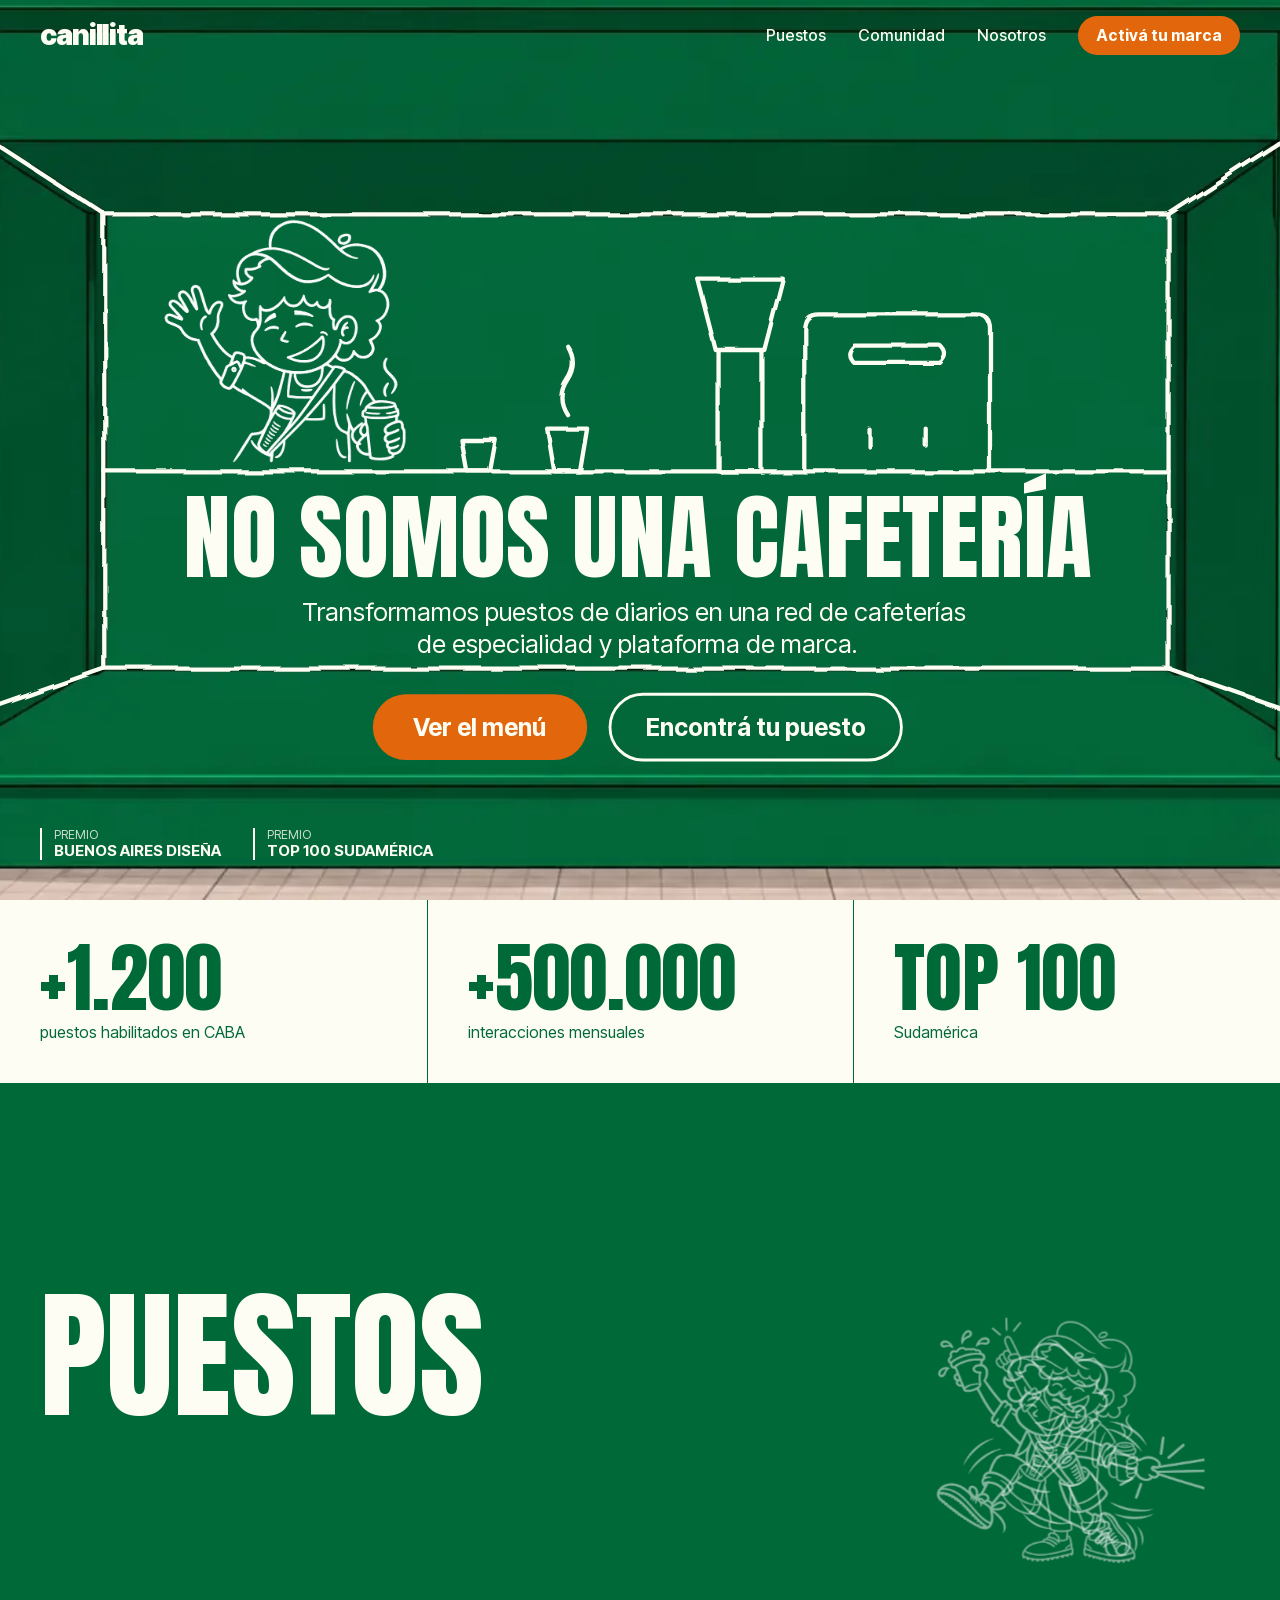
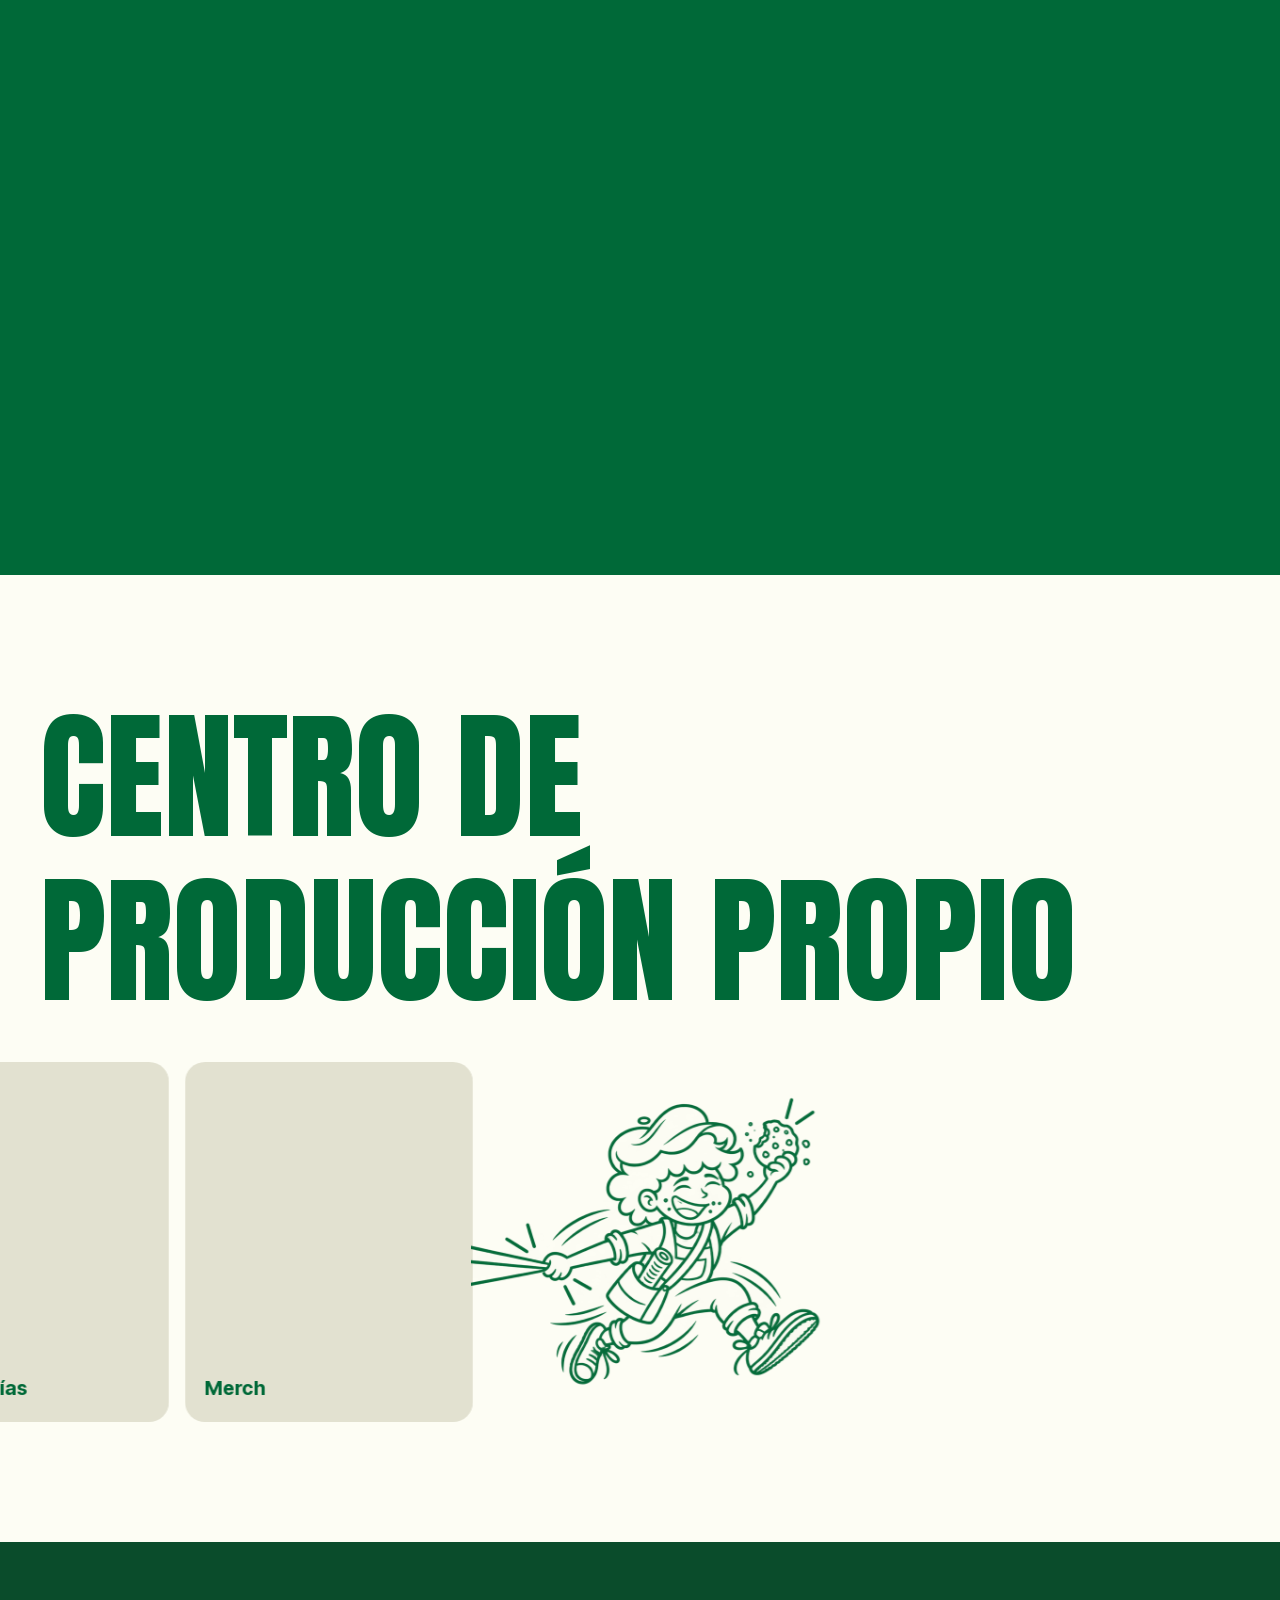
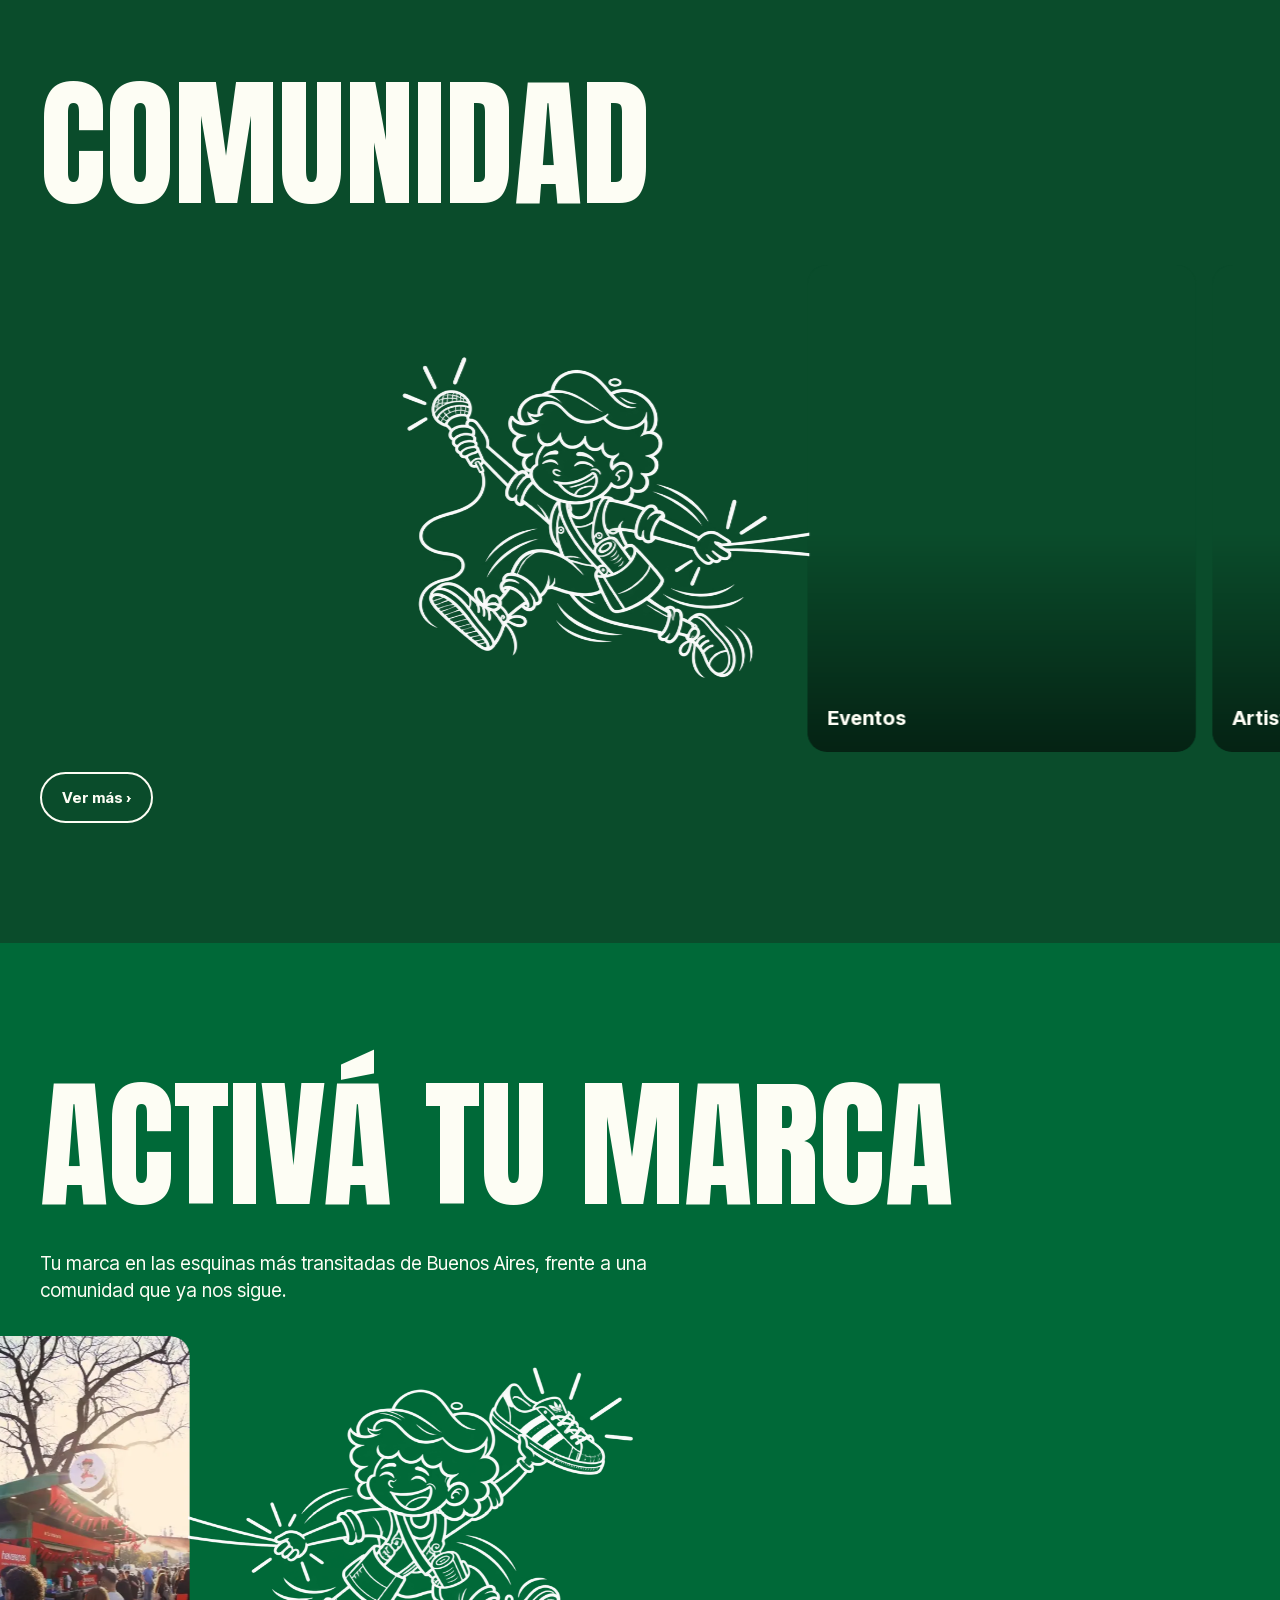
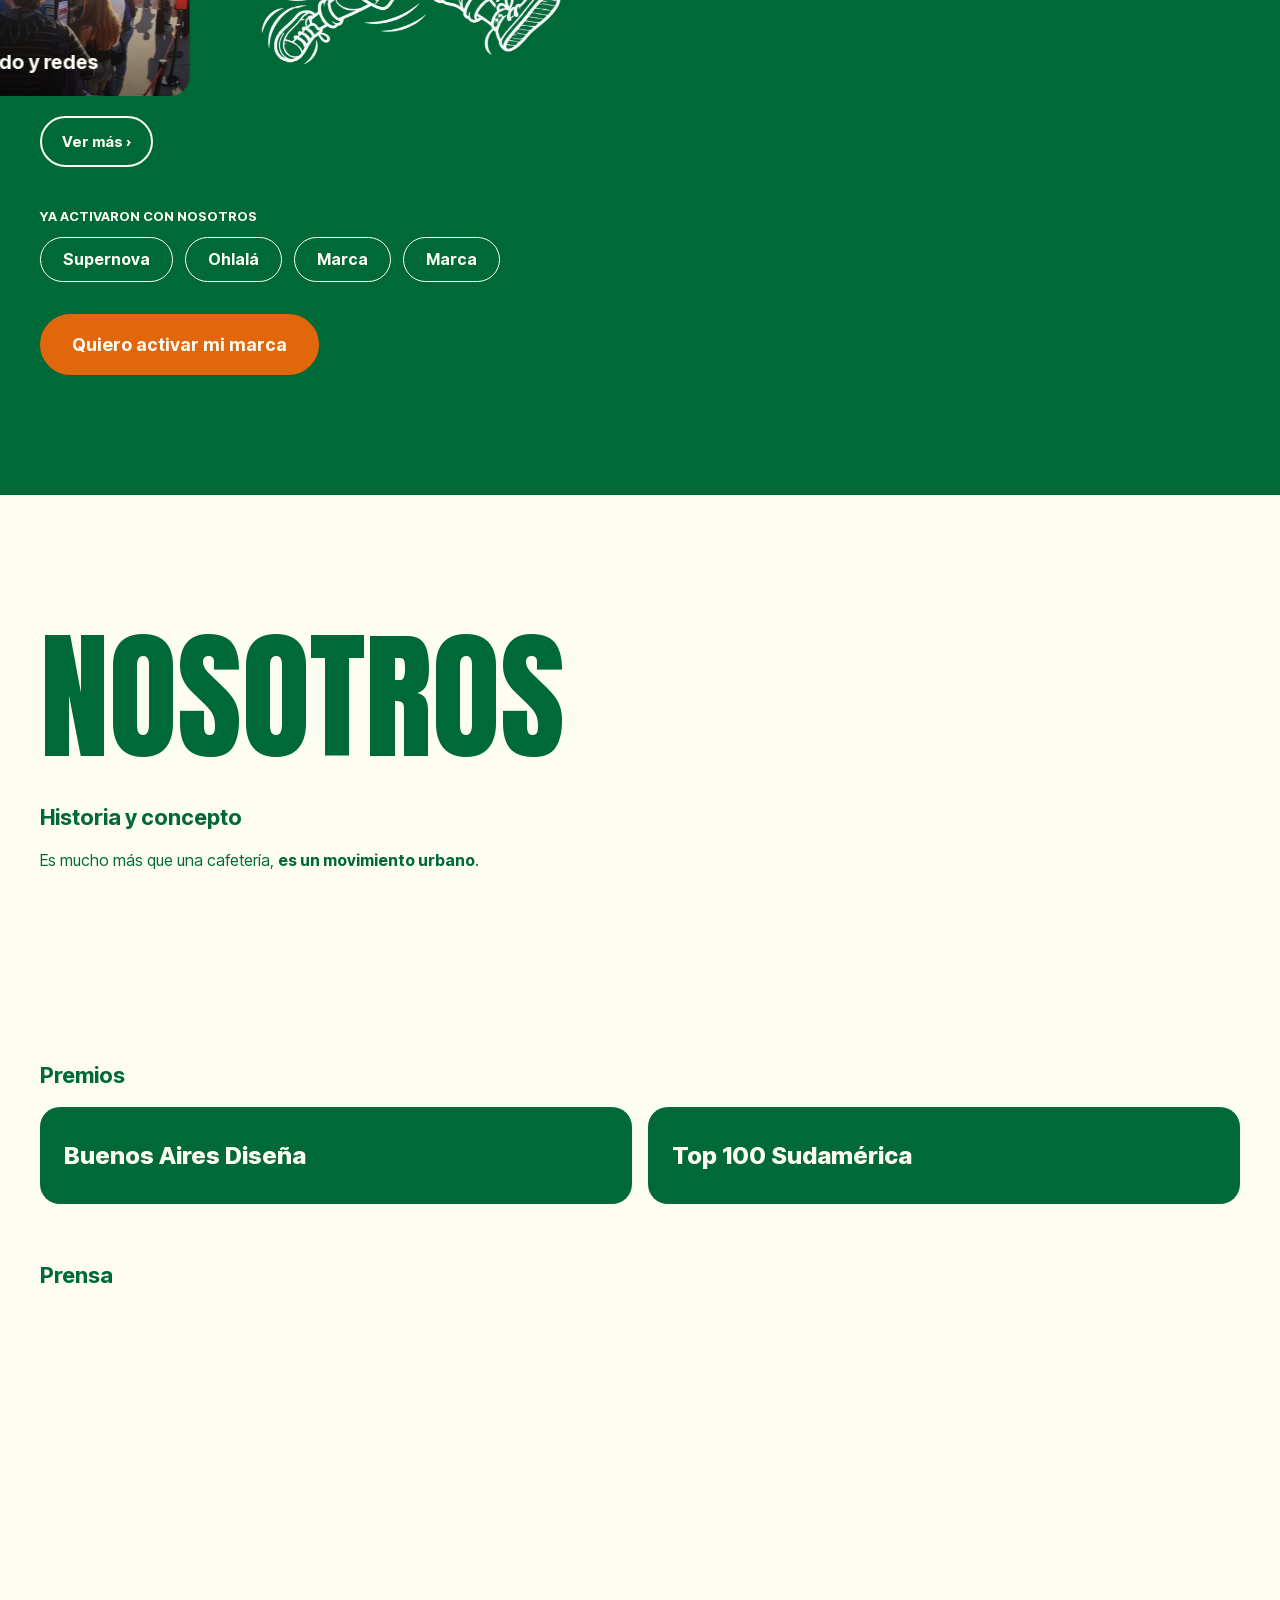
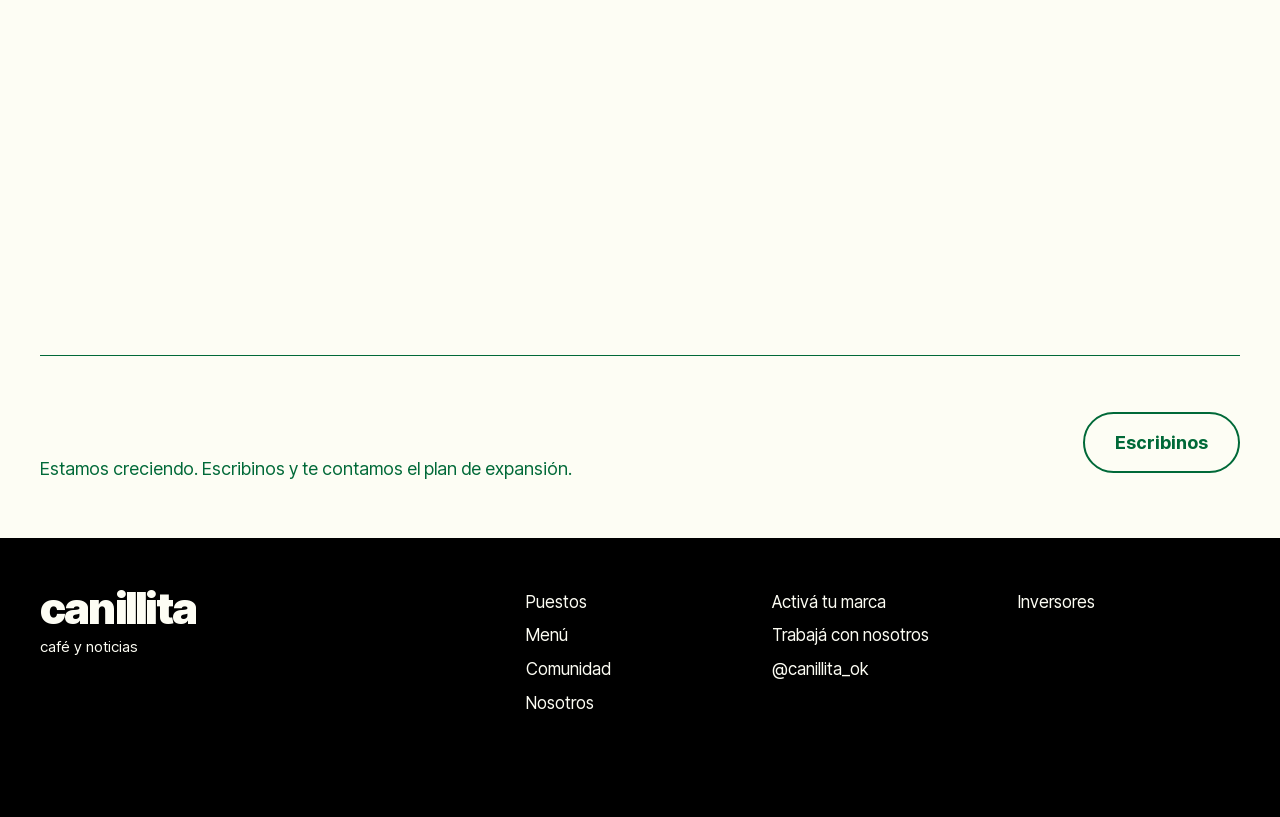
==== commit adc71ec8: "Prensa con el canillita leyendo, medios que rotan y flechas a las notas - El canillita enamorado via" ====
--- a/index.html
+++ b/index.html
@@ -8,7 +8,7 @@
   <link rel="preload" as="font" type="font/woff2" href="fonts/anton.woff2" crossorigin>
   <link rel="preload" as="font" type="font/woff2" href="fonts/inter-tight.woff2" crossorigin>
   <link rel="preload" as="image" href="puestoAbierto.webp">
-  <link rel="stylesheet" href="styles.css?v=33">
+  <link rel="stylesheet" href="styles.css?v=36">
 </head>
 <body class="is-loading">
 
@@ -282,32 +282,34 @@
 
       <div class="block">
         <h3 class="subhead">Prensa</h3>
-        <!-- TODO: en .press-card__art va la ilustración del canillita leyendo el diario -->
-        <div class="grid grid--3">
-          <article class="press-card">
-            <div class="press-card__art"></div>
-            <div>
-              <h4>Forbes</h4>
-              <p>Título de la nota</p>
-              <a href="#nosotros">Leer la nota ›</a>
-            </div>
-          </article>
-          <article class="press-card">
-            <div class="press-card__art"></div>
-            <div>
-              <h4>iProfesional</h4>
-              <p>Título de la nota</p>
-              <a href="#nosotros">Leer la nota ›</a>
-            </div>
-          </article>
-          <article class="press-card">
-            <div class="press-card__art"></div>
-            <div>
-              <h4>Medio</h4>
-              <p>Título de la nota</p>
-              <a href="#nosotros">Leer la nota ›</a>
-            </div>
-          </article>
+        <!-- el canillita lee el diario (el nombre del medio va rotando) y del diario salen flechas a las notas -->
+        <div class="press" data-names="Clarín|TN|Infobae|Forbes|iProfesional|Ámbito">
+          <div class="press__art" aria-hidden="true">
+            <img src="canillita-clarin.webp" alt="" loading="lazy" width="900" height="790">
+            <span class="press__masthead"><span>Clarín</span></span>
+          </div>
+          <svg class="press__arrows" viewBox="0 0 1000 440" aria-hidden="true">
+            <path class="line" pathLength="1" style="--i: 0" d="M300 148 Q 410 80 540 46"/>
+            <path class="head" style="--i: 0" transform="translate(540 46) rotate(-14.7)" d="M-13 -8 L0 0 L-13 8"/>
+            <path class="line" pathLength="1" style="--i: 1" d="M300 148 Q 410 118 540 116"/>
+            <path class="head" style="--i: 1" transform="translate(540 116) rotate(-0.9)" d="M-13 -8 L0 0 L-13 8"/>
+            <path class="line" pathLength="1" style="--i: 2" d="M300 148 Q 400 156 540 185"/>
+            <path class="head" style="--i: 2" transform="translate(540 185) rotate(11.7)" d="M-13 -8 L0 0 L-13 8"/>
+            <path class="line" pathLength="1" style="--i: 3" d="M300 148 Q 400 195 540 255"/>
+            <path class="head" style="--i: 3" transform="translate(540 255) rotate(23.2)" d="M-13 -8 L0 0 L-13 8"/>
+            <path class="line" pathLength="1" style="--i: 4" d="M300 148 Q 400 233 540 325"/>
+            <path class="head" style="--i: 4" transform="translate(540 325) rotate(33.3)" d="M-13 -8 L0 0 L-13 8"/>
+            <path class="line" pathLength="1" style="--i: 5" d="M300 148 Q 400 271 540 394"/>
+            <path class="head" style="--i: 5" transform="translate(540 394) rotate(41.3)" d="M-13 -8 L0 0 L-13 8"/>
+          </svg>
+          <ul class="press__links">
+          <li style="--i: 0"><a href="https://www.clarin.com/arq/diseno/puestos-diarios-transicion-papel-cafe-especialidad-vereda_0_uFRvTOSLjr.html" target="_blank" rel="noopener"><strong>Clarín</strong><span>Leer la nota ›</span></a></li>
+          <li style="--i: 1"><a href="https://tn.com.ar/cocina/2024/08/16/conoce-canillita-un-cafe-de-especialidad-que-funciona-en-un-antiguo-puesto-de-diarios/" target="_blank" rel="noopener"><strong>TN</strong><span>Leer la nota ›</span></a></li>
+          <li style="--i: 2"><a href="https://www.infobae.com/sociedad/2024/08/06/los-jovenes-que-fundaron-una-cafeteria-de-especialidad-en-un-puesto-de-diario-del-centro-porteno/" target="_blank" rel="noopener"><strong>Infobae</strong><span>Leer la nota ›</span></a></li>
+          <li style="--i: 3"><a href="https://www.forbesargentina.com/negocios/tienen-menos-30-reinventaron-historico-negocio-ruinas-facturan-us-1-millon-ano-n90783" target="_blank" rel="noopener"><strong>Forbes</strong><span>Leer la nota ›</span></a></li>
+          <li style="--i: 4"><a href="https://www.iprofesional.com/negocios/454291-canillita-convirtieron-un-puesto-de-diarios-en-una-exitosa-red-de-cafeterias-costo-de-franquicia" target="_blank" rel="noopener"><strong>iProfesional</strong><span>Leer la nota ›</span></a></li>
+          <li style="--i: 5"><a href="https://www.ambito.com/informacion-general/revivieron-un-lugar-olvidado-la-ciudad-y-lo-convirtieron-un-espacio-urbano-cargado-historia-y-sabor-n6048377" target="_blank" rel="noopener"><strong>Ámbito Financiero</strong><span>Leer la nota ›</span></a></li>
+          </ul>
         </div>
       </div>
     </section>
@@ -347,6 +349,6 @@
     </nav>
   </footer>
 
-  <script src="script.js?v=33"></script>
+  <script src="script.js?v=36"></script>
 </body>
 </html>
--- a/styles.css
+++ b/styles.css
@@ -751,26 +751,110 @@
 }
 .founders figcaption strong { display: block; font-size: 18px; }
 
-/* PRENSA */
-.press-card {
+/* PRENSA: el canillita lee el diario y del diario salen flechas a cada nota.
+   En computadora todo se ubica sobre una grilla de 1000 × 440 (la misma del SVG de flechas). */
+#nosotros { position: relative; }
+.press { position: relative; }
+.press__art { position: relative; width: min(78%, 340px); margin: 0 auto 24px; container-type: inline-size; }
+.press__art img { display: block; width: 100%; height: auto; }
+/* nombre del medio en la tapa del diario (el dibujo viene sin la palabra) */
+.press__masthead {
+  position: absolute;
+  left: 46.5%;
+  top: 39.6%;
+  width: 18%;
+  height: 7.4%;
   display: flex;
   align-items: center;
-  gap: 20px;
-  padding: 20px;
-  border: 1px solid var(--verde-cani);
-  border-radius: 20px;
-}
-.press-card__art {
-  flex: none;
-  width: 120px;
-  aspect-ratio: 1;
-  border-radius: 12px;
-  background: var(--crema-oscura);
-}
-.press-card h4 { font-size: 20px; }
-.press-card p { font-size: 15px; margin: 4px 0 20px; }
-.press-card a { font-size: 14px; font-weight: 700; color: var(--naranja); }
-.press-card a:hover { text-decoration: underline; }
+  justify-content: center;
+  overflow: hidden;
+  rotate: -4deg;
+  font-family: Georgia, "Times New Roman", serif;
+  font-weight: 700;
+  font-size: 5.6cqw;
+  line-height: 1;
+  white-space: nowrap;
+  color: var(--verde-cani);
+}
+.press__masthead span { display: block; transition: transform .3s ease, opacity .3s ease; }
+.press__masthead.is-swapping span { transform: translateY(-110%); opacity: 0; }
+.press__arrows { display: none; }
+.press__links { list-style: none; }
+.press__links li { border-top: 1px solid var(--verde-cani); }
+.press__links li:last-child { border-bottom: 1px solid var(--verde-cani); }
+.press__links a { display: flex; align-items: baseline; justify-content: space-between; gap: 16px; padding: 16px 0; }
+.press__links strong {
+  font-family: var(--font-titular);
+  font-weight: 400;
+  font-size: clamp(26px, 2.6vw, 40px);
+  line-height: 1;
+  text-transform: uppercase;
+}
+.press__links span { flex: none; font-size: 14px; font-weight: 700; color: var(--naranja); }
+.press__links a:hover strong { text-decoration: underline; text-underline-offset: 5px; text-decoration-thickness: 2px; }
+.press__links a:active { opacity: .6; }
+
+/* las notas aparecen de a una cuando el canillita ya está leyendo */
+/* --step: tiempo entre una nota y la siguiente */
+.press { --step: 220ms; }
+.press.is-staged .press__links li { opacity: 0; transform: translateX(-18px) scale(.94); transform-origin: left center; transition: opacity .35s ease, transform .45s cubic-bezier(.3, 1.6, .5, 1); transition-delay: calc(var(--i) * var(--step) + var(--step) * .9); }
+.press.is-staged.is-in .press__links li { opacity: 1; transform: none; }
+
+@media (min-width: 761px) {
+  .press { aspect-ratio: 1000 / 440; --step: 480ms; }   /* cada flecha sale, llega, y recién ahí aparece su nota */
+  .press__art { position: absolute; left: 2%; top: 11.4%; width: 38%; margin: 0; }
+  .press__arrows { display: block; position: absolute; inset: 0; width: 100%; height: 100%; overflow: visible; }
+  .press__arrows path {
+    fill: none;
+    stroke: var(--verde-cani);
+    stroke-width: 2.5;
+    stroke-linecap: round;
+    stroke-linejoin: round;
+  }
+  .press__arrows .line {
+    filter: url(#rough);
+    stroke-dasharray: 1;
+    stroke-dashoffset: 1;
+    opacity: 0;
+    transition: stroke-dashoffset .45s cubic-bezier(.5, 0, .2, 1), opacity .1s ease;
+    transition-delay: calc(var(--i) * var(--step));
+  }
+  /* la punta aparece cuando la línea llega */
+  .press__arrows .head {
+    opacity: 0;
+    transition: opacity .15s ease;
+    transition-delay: calc(var(--i) * var(--step) + .38s);
+  }
+  .press.is-in .press__arrows .line { stroke-dashoffset: 0; opacity: 1; }
+  .press.is-in .press__arrows .head { opacity: 1; }
+  .press:not(.is-staged) .press__arrows .line { stroke-dashoffset: 0; opacity: 1; }
+  .press:not(.is-staged) .press__arrows .head { opacity: 1; }
+  .press__links {
+    position: absolute;
+    left: 56%;
+    right: 0;
+    top: 2.5%;
+    bottom: 2.5%;
+    display: grid;
+    grid-template-rows: repeat(6, 1fr);
+  }
+  .press__links li, .press__links li:last-child { border: 0; display: flex; align-items: center; }
+  .press__links a { justify-content: flex-start; gap: 20px; padding: 0; }
+}
+
+/* el canillita enamorado que viaja hasta el diario (script.js lo mueve) */
+.press__morph {
+  position: absolute;
+  left: 0;
+  top: 0;
+  z-index: 3;
+  width: 0;
+  height: 0;
+  pointer-events: none;
+  visibility: hidden;
+}
+.press__morph img { position: absolute; left: 0; top: 0; height: var(--h, 220px); width: auto; max-width: none; transform: translate(-50%, -50%) scaleX(-1); }
+.grid__runner.is-idle img { animation-play-state: paused; }
 
 /* FOOTER */
 .footer {
